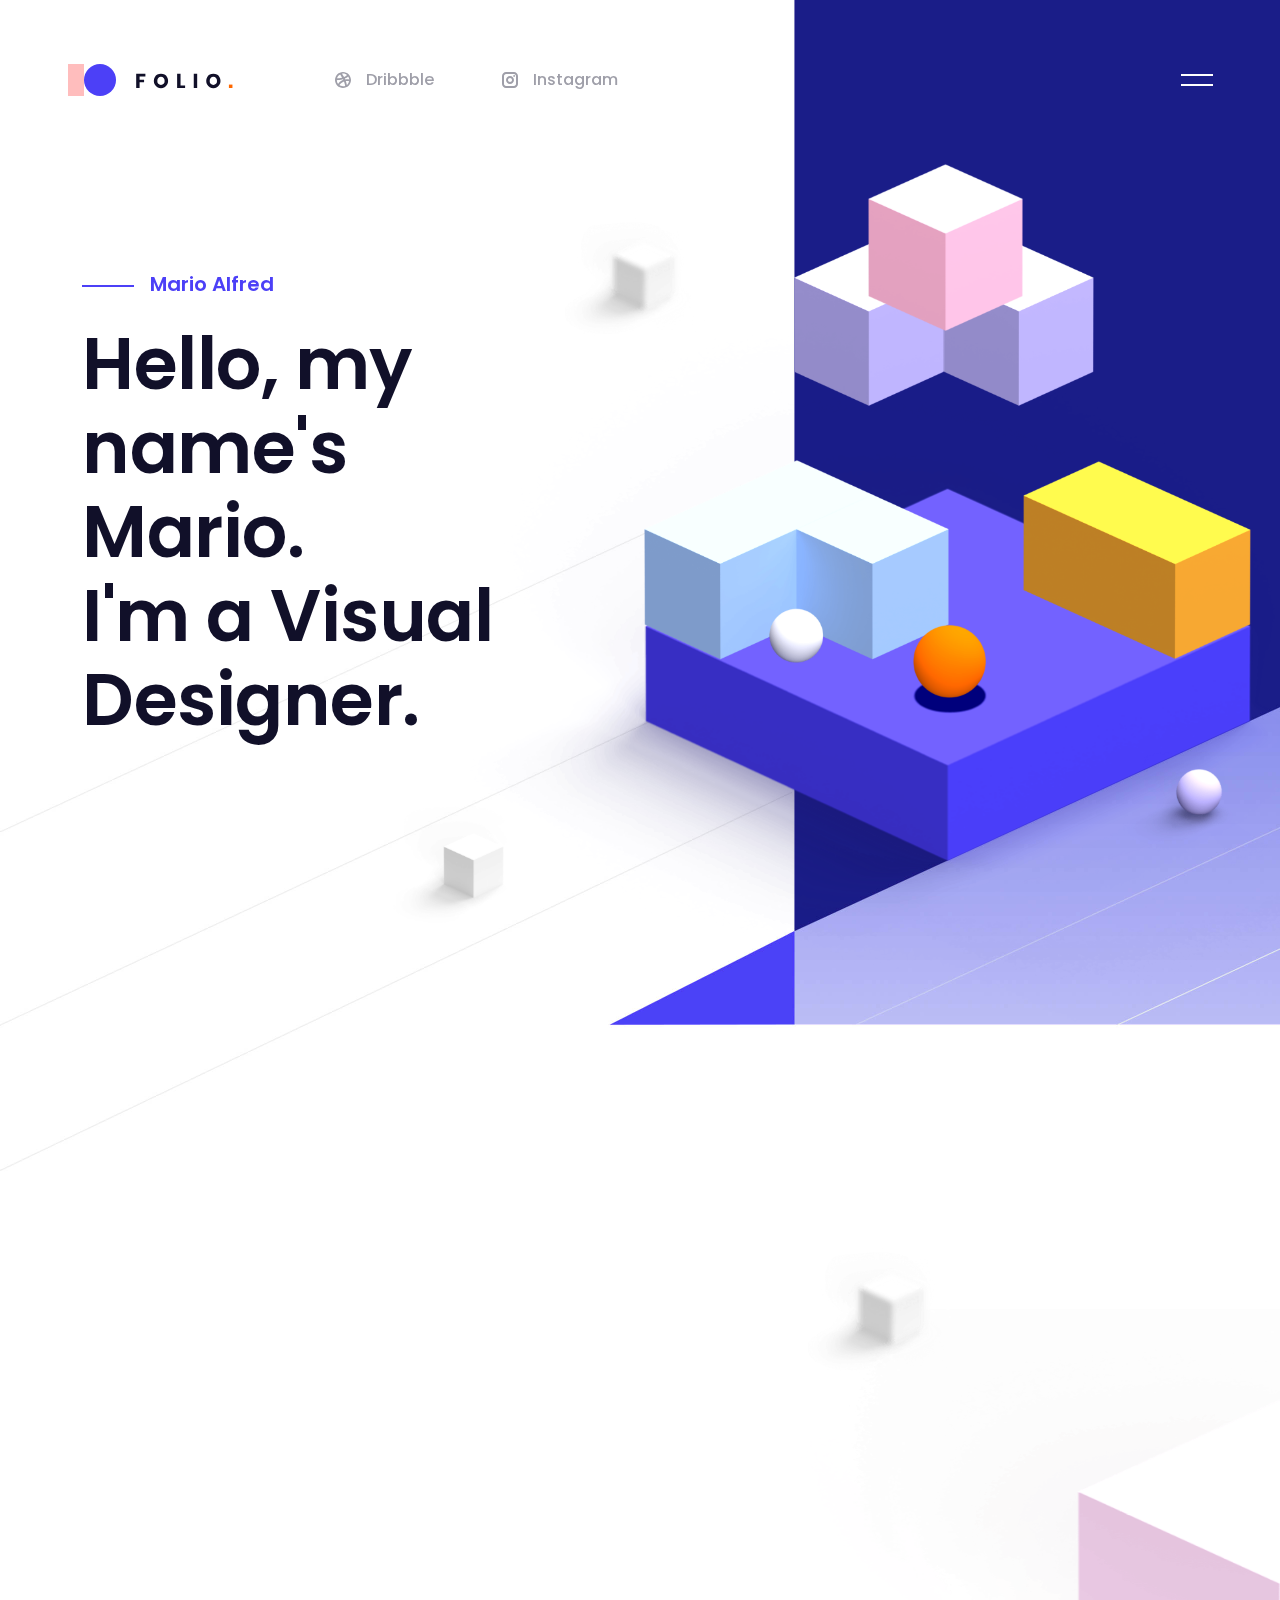
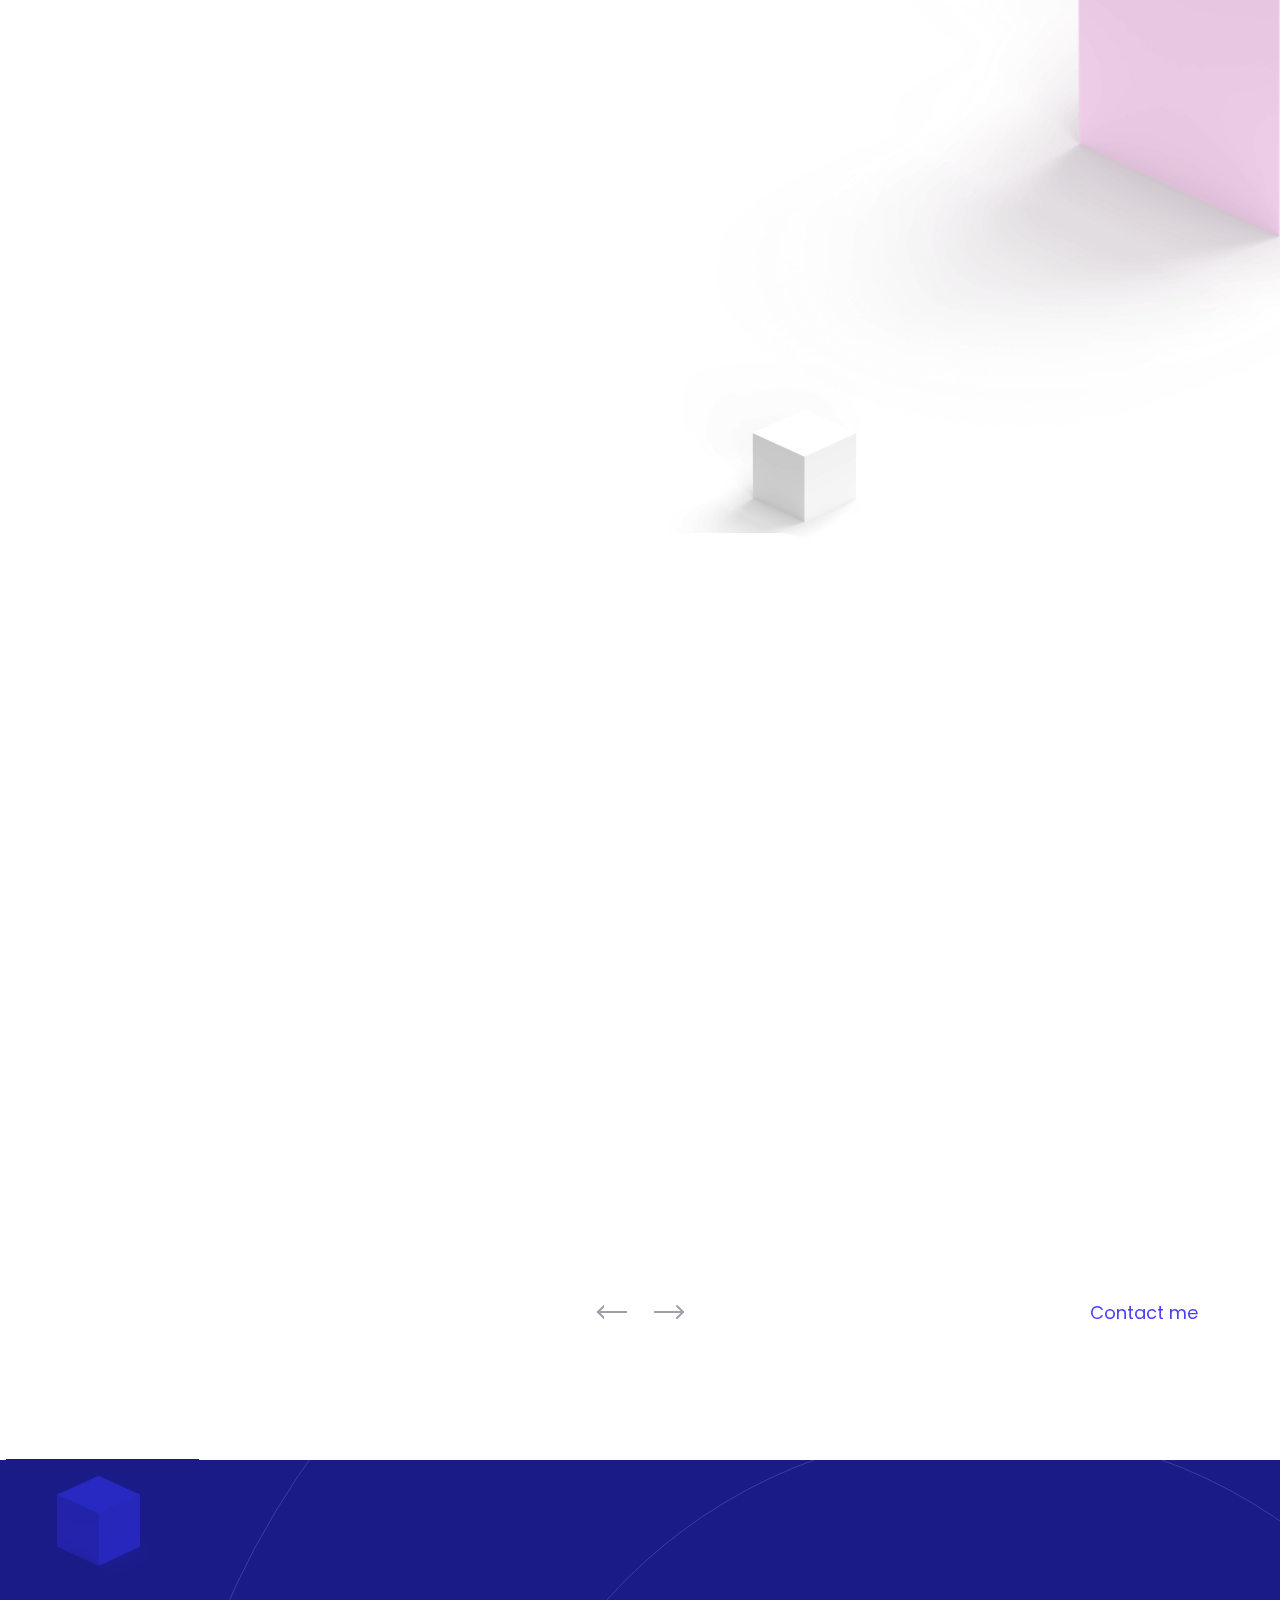
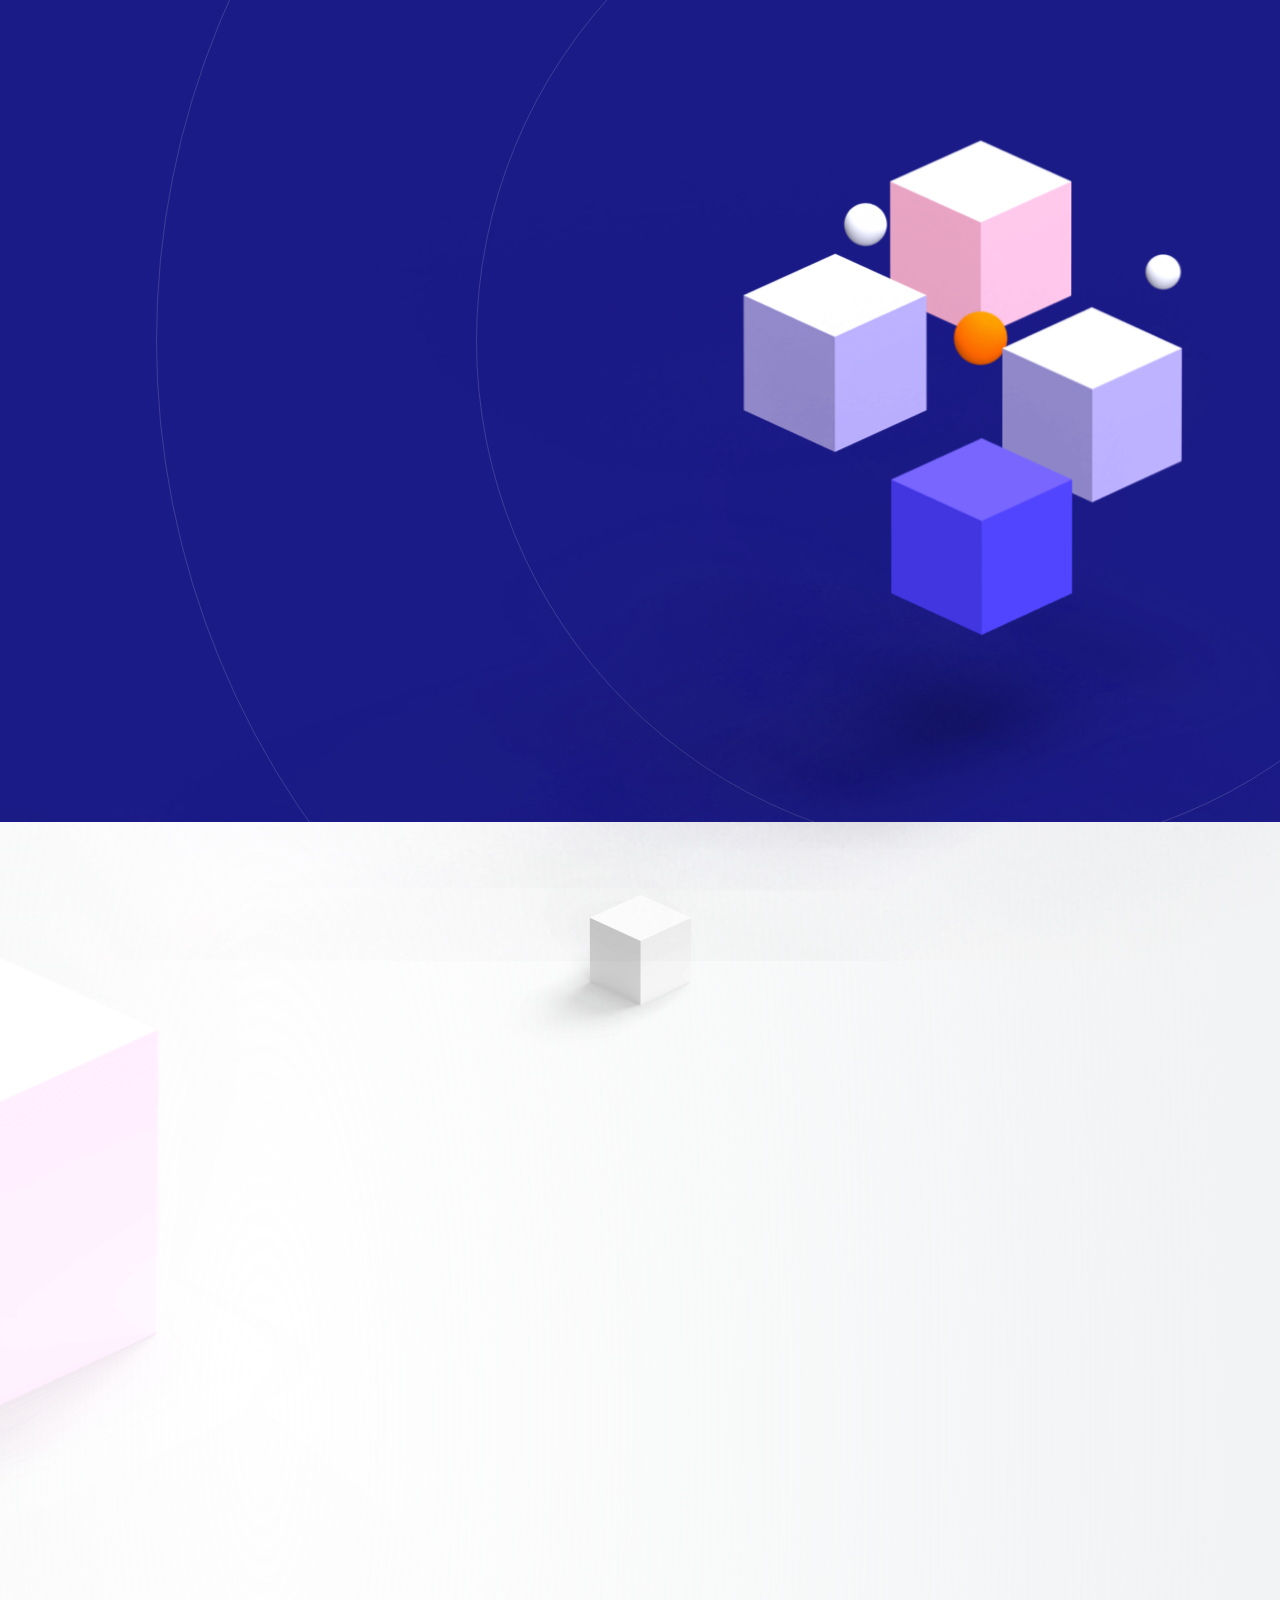
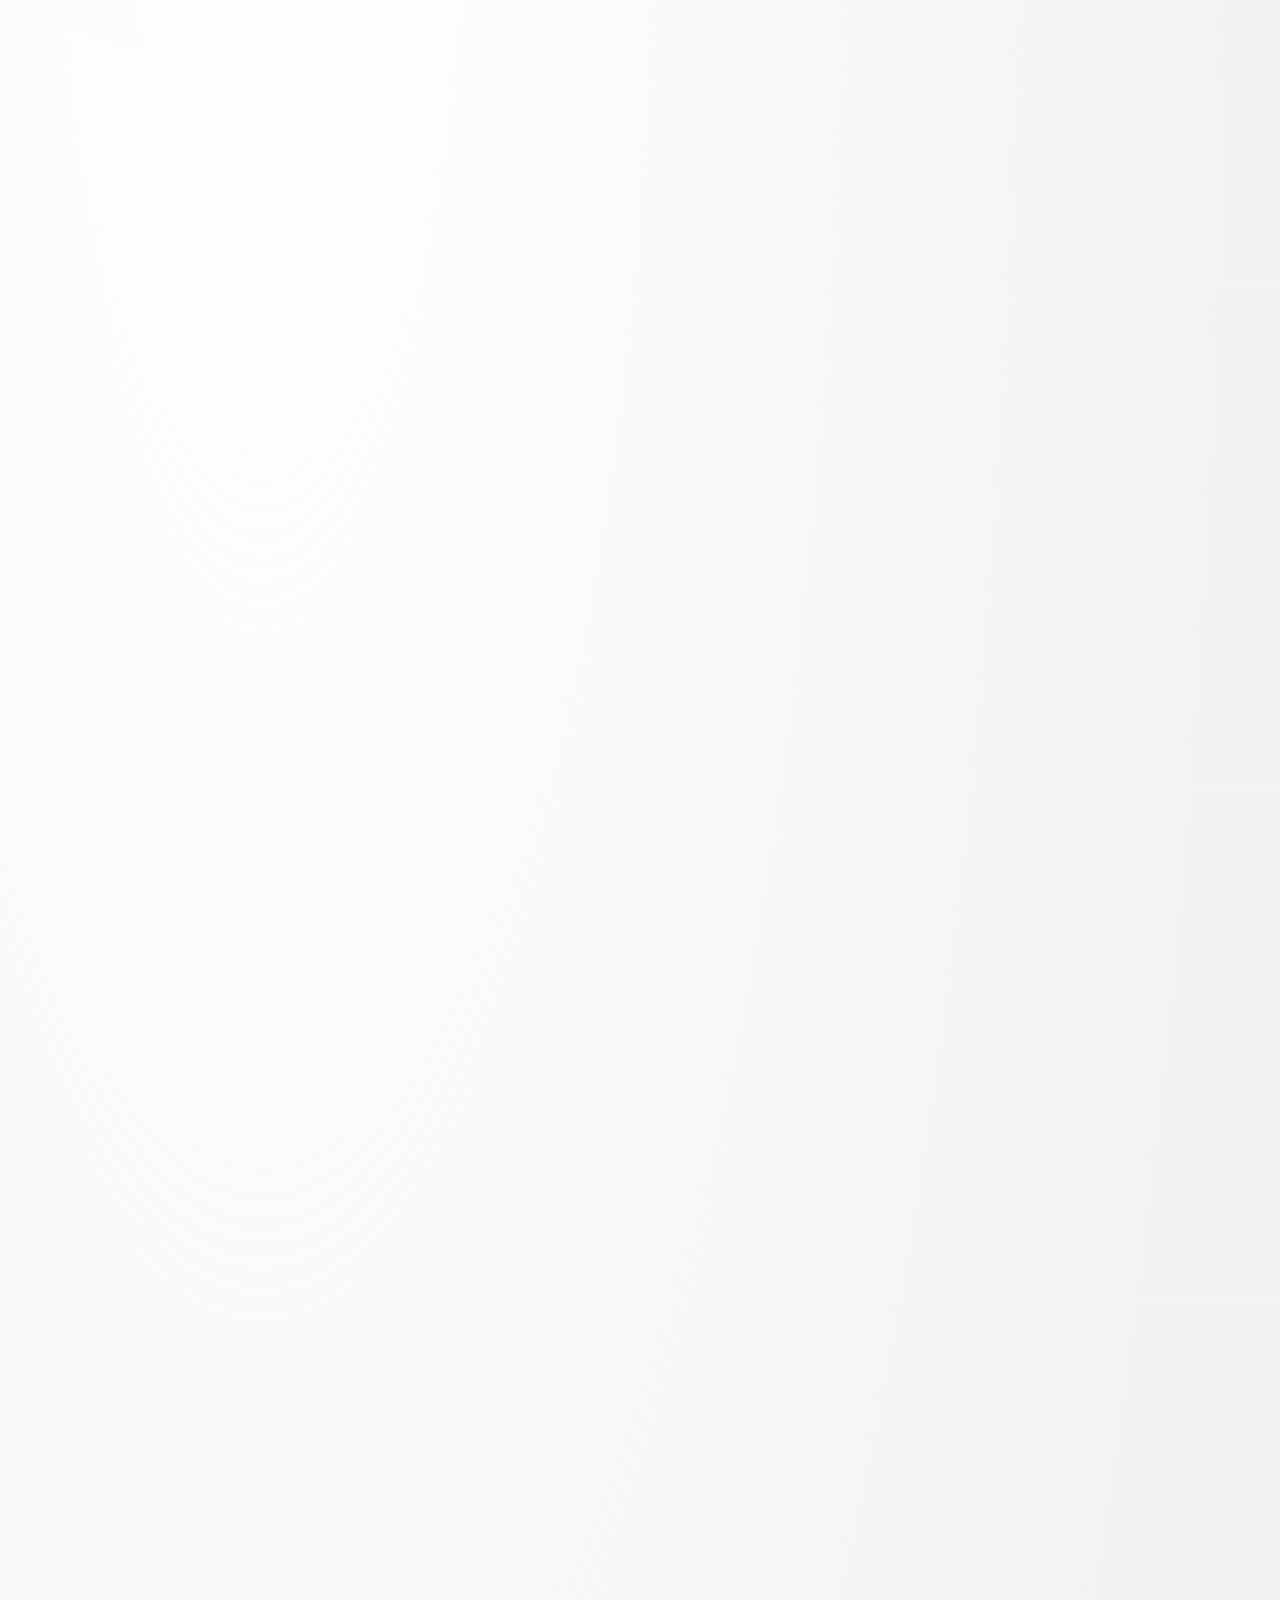
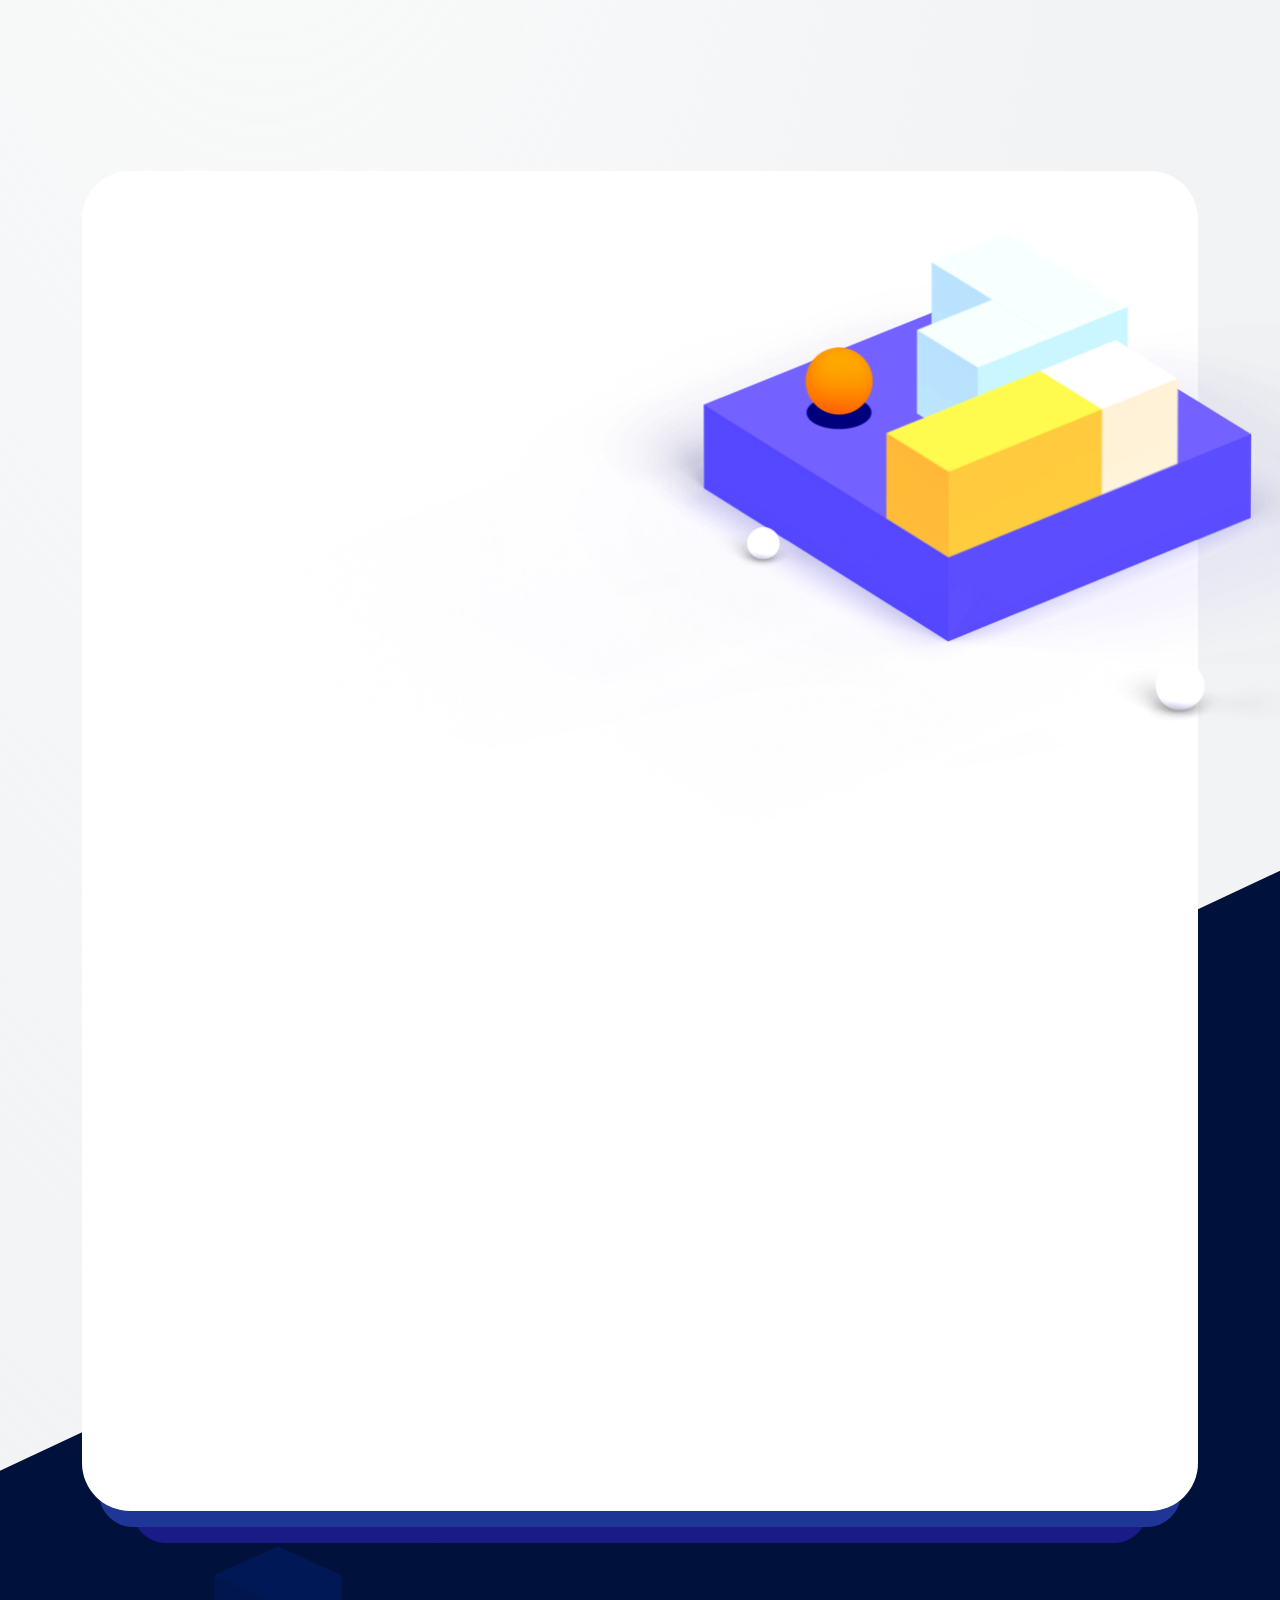
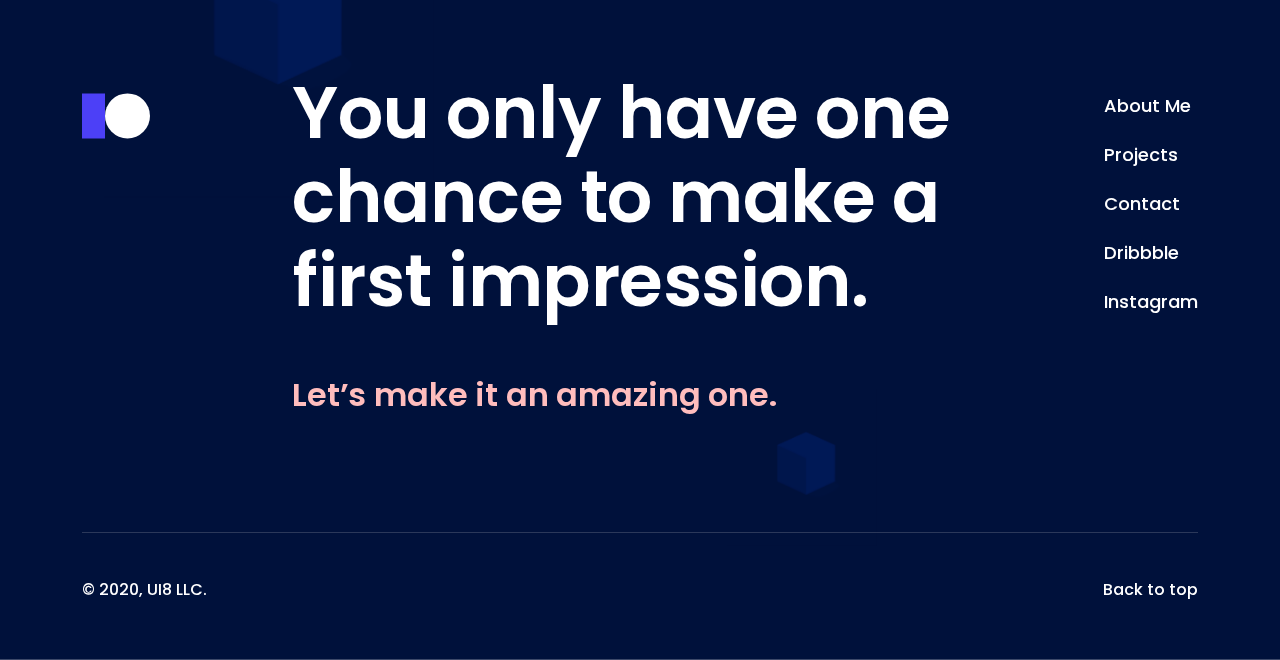
==== index.html @ 5cc29b8e "added links" ====
<!DOCTYPE html>
<html lang="en">

<meta http-equiv="content-type" content="text/html;charset=UTF-8" />

<head>
  <meta charset="utf-8">
  <title>Folio</title>
  <meta http-equiv="X-UA-Compatible" content="IE=Edge">
  <meta name="viewport" content="width=device-width, initial-scale=1, maximum-scale=1.0, user-scalable=no">
  <meta name="format-detection" content="telephone=no">
  <link rel="apple-touch-icon" sizes="180x180" href="img/apple-touch-icon.png">
  <link rel="icon" type="image/png" sizes="32x32" href="img/favicon-32x32.png">
  <link rel="icon" type="image/png" sizes="16x16" href="img/favicon-16x16.png">
  <link rel="manifest" href="img/site.html">
  <link rel="mask-icon" href="img/safari-pinned-tab.svg" color="#5bbad5">
  <meta name="msapplication-TileColor" content="#da532c">
  <meta name="theme-color" content="#ffffff">
  <meta name="description" content="Production-ready Portfolio and Case Study Template for Visual Designers">
  <meta name="twitter:card" content="summary">
  <meta name="twitter:site" content="@ui8">
  <meta name="twitter:title" content="Folio Designer">
  <meta name="twitter:description" content="Production-ready Portfolio and Case Study Template for Visual Designers">
  <meta name="twitter:creator" content="@ui8">
  <meta name="twitter:image" content="img/twitter-card.jpg">
  <meta property="og:title" content="Folio Designer">
  <meta property="og:type" content="Article">
  <meta property="og:url" content="https://ui8.net/ui8/products/folio-designer">
  <meta property="og:image" content="img/fb-og-image.jpg">
  <meta property="og:description" content="Production-ready Portfolio and Case Study Template for Visual Designers">
  <meta property="og:site_name" content="Folio Designer">
  <meta property="fb:admins" content="132951670226590">
  <link rel="stylesheet" media="all" href="css/app.css">
  <link rel="stylesheet" media="all" href="css/custom.css">

  <script>
    var viewportmeta = document.querySelector('meta[name="viewport"]');
    if (viewportmeta) {
      if (screen.width < 375) {
        var newScale = screen.width / 375;
        viewportmeta.content = 'width=375, minimum-scale=' + newScale +
          ', maximum-scale=1.0, user-scalable=no, initial-scale=' + newScale + '';
      } else {
        viewportmeta.content = 'width=device-width, maximum-scale=1.0, initial-scale=1.0';
      }
    }
  </script>

  <style>

  </style>
</head>

<body>
  <div class="page">
    <div class="main">
      <div class="header js-header" id="header">
        <div class="header__center center"><a class="header__logo" href="index-2.html"><img class="header__pic"
              src="img/logo.svg" alt="" /></a>
          <div class="header__social header__social_main"><a class="header__link" href="#"><svg
                class="icon icon-dribbble">
                <use xlink:href="img/sprite.svg#icon-dribbble"></use>
              </svg>Dribbble</a><a class="header__link" href="#"><svg class="icon icon-instagram">
                <use xlink:href="img/sprite.svg#icon-instagram"></use>
              </svg>Instagram</a></div><button class="header__burger js-header-burger"></button>
        </div>
        <div class="header__wrapper js-header-wrapper">
          <div class="header__preview"><a class="header__logo" href="index-2.html"><img class="header__pic"
                src="img/logo-white.svg" alt="" /></a>
            <div class="header__img"><img class="header__pic" src="img/bg-header.png" alt="" /></div>
          </div>
          <div class="header__center center">
            <div class="header__contacts"><a class="header__line" href="mailto:marioalfredmahfouzgmail.com">
                <div class="header__icon"><svg class="icon icon-email">
                    <use xlink:href="img/sprite.svg#icon-email"></use>
                  </svg></div>
                <div class="header__text">marioalfredmahfouz@gmail.com</div>
              </a>
              <div class="header__line">
                <div class="header__icon"><svg class="icon icon-place">
                    <use xlink:href="img/sprite.svg#icon-place"></use>
                  </svg></div>
                <div class="header__text">
                  <p>Egypt, Giza</p>
                </div>
              </div><a class="header__line" href="tel:+441236547890">
                <div class="header__icon"><svg class="icon icon-phone">
                    <use xlink:href="img/sprite.svg#icon-phone"></use>
                  </svg></div>
                <div class="header__text">123456789</div>
              </a>
            </div>
            <nav class="header__nav"><a class="header__item" href="#"><span>About</span></a><a class="header__item"
                href="#"><span>Work</span></a><a class="header__item" href="#"><span>Services</span></a><a
                class="header__item" href="#"><span>Contact</span></a></nav>
            <div class="header__social header__social_inner"><a class="header__link" href="#"><svg
                  class="icon icon-dribbble">
                  <use xlink:href="img/sprite.svg#icon-dribbble"></use>
                </svg>Dribbble</a><a class="header__link" href="#"><svg class="icon icon-instagram">
                  <use xlink:href="img/sprite.svg#icon-instagram"></use>
                </svg>Instagram</a></div>
          </div>
        </div>
      </div>
      <div class="main__bg"><img class="main__pic" src="img/bg-main.jpg" alt=""></div>
      <div class="main__center center">
        <div class="main__wrap">
          <div class="main__stage stage" data-aos="transform">Mario Alfred</div>
          <h1 class="main__title title h1"><span data-aos="transform" data-aos-delay="150">Hello, my</span><span
              data-aos="transform" data-aos-delay="300">name's Mario.</span><span data-aos="transform"
              data-aos-delay="450">I'm a Visual</span><span data-aos="transform" data-aos-delay="600">Designer.</span>
          </h1><a class="scroll js-scroll" href="#details" data-aos="transform">
            <div class="scroll__icon"><img class="scroll__pic" src="img/scroll.svg" alt=""></div>
            <div class="scroll__text">Scroll down</div>
          </a>
        </div>
      </div>
      <div class="main__view" data-aos>
        <div class="main__preview"><img class="main__pic" src="img/main-pic-6.png" alt=""></div>
        <div class="main__preview"><img class="main__pic js-parallax" data-scale="2.5" data-orientation="up"
            src="img/main-pic-1.png" alt=""></div>
        <div class="main__preview"><img class="main__pic js-parallax motorbike-girl" data-scale="1.5"
            data-orientation="up" src="img/main-pic-2.png" alt=""></div>
        <div class="main__preview"><img class="main__pic" src="img/main-pic-3.png" alt=""></div>
        <div class="main__preview"><img class="main__pic" src="img/main-pic-4.png" alt=""></div>
        <div class="main__preview"><img class="main__pic js-parallax" data-scale="4.5" data-orientation="up"
            src="img/main-pic-5.png" alt=""></div>
        <div class="main__preview"><img class="main__pic js-parallax" data-scale="1.5" data-orientation="down"
            src="img/main-pic-7.png" alt=""></div>
      </div>
      <div class="main__figures">
        <div class="main__figure" data-aos="animation-translate-y"><img class="main__pic js-parallax" data-scale="2.2"
            data-orientation="down" src="img/figure-1.png" alt=""></div>
        <div class="main__figure" data-aos="animation-translate-y" data-aos-delay="200"><img
            class="main__pic js-parallax" data-scale="2.2" data-orientation="up" src="img/figure-2.png" alt=""></div>
        <div class="main__figure" data-aos="animation-translate-y" data-aos-delay="400"><img class="main__pic"
            src="img/figure-3.png" alt=""></div>
      </div>
    </div>
    <div class="details" id="details">
      <div class="details__center center">
        <div class="details__head" data-aos="animation-scale-y">
          <div class="details__stage stage">What I Do</div>
          <h3 class="details__info h3">I enjoy creating delightful, <br>human-centered digital experiences.</h3>
        </div>
        <h2 class="details__title" data-aos="animation-scale-y">Think. Make. <br>Solve. </h2>
        <div class="details__btn" data-aos="animation-translate-y"><button class="btn btn_purple"><span
              class="btn__text">Contact Me</span><svg class="icon icon-arrow-right">
              <use xlink:href="img/sprite.svg#icon-arrow-right"></use>
            </svg></button></div>
        <div class="details__container">
          <div class="details__slider owl-carousel js-slider-details">
            <div class="details__item">
              <div class="details__preview details__preview_cursor" data-aos="animation-scale">
                <div class="details__img"><img class="details__pic" src="img/cursor.png" alt=""></div>
              </div>
              <h5 class="details__category h5" data-aos="animation-scale-y">User Interface</h5>
              <div class="details__text" data-aos="animation-scale-y">We have got quite a few already made templates for
                better project management that you can use now.</div>
              <div class="details__btn" data-aos="animation-scale-y"><button class="btn btn_dark">Find out more
                </button></div>
            </div>
            <div class="details__item">
              <div class="details__preview details__preview_hand" data-aos="animation-scale" data-aos-delay="150">
                <div class="details__img"><img class="details__pic" src="img/hand.png" alt=""></div>
              </div>
              <h5 class="details__category h5" data-aos="animation-scale-y" data-aos-delay="150">User Experience</h5>
              <div class="details__text" data-aos="animation-scale-y" data-aos-delay="150">We have got quite a few
                already made templates for better project management that you can use now.</div>
              <div class="details__btn" data-aos="animation-scale-y" data-aos-delay="150"><button
                  class="btn btn_dark">Find out more </button></div>
            </div>
            <div class="details__item">
              <div class="details__preview details__preview_color" data-aos="animation-scale" data-aos-delay="300">
                <div class="details__img"><img class="details__pic" src="img/color-picker.png" alt=""></div>
              </div>
              <h5 class="details__category h5" data-aos="animation-scale-y" data-aos-delay="300">UI Design Kit</h5>
              <div class="details__text" data-aos="animation-scale-y" data-aos-delay="300">We have got quite a few
                already made templates for better project management that you can use now.</div>
              <div class="details__btn" data-aos="animation-scale-y" data-aos-delay="300"><button
                  class="btn btn_dark">Find out more </button></div>
            </div>
            <div class="details__item">
              <div class="details__preview details__preview_cursor">
                <div class="details__img"><img class="details__pic" src="img/cursor.png" alt=""></div>
              </div>
              <h5 class="details__category h5">User Interface</h5>
              <div class="details__text">We have got quite a few already made templates for better project management
                that you can use now.</div><button class="details__btn btn btn_dark">Find out more </button>
            </div>
            <div class="details__item">
              <div class="details__preview details__preview_hand">
                <div class="details__img"><img class="details__pic" src="img/hand.png" alt=""></div>
              </div>
              <h5 class="details__category h5">User Experience</h5>
              <div class="details__text">We have got quite a few already made templates for better project management
                that you can use now.</div><button class="details__btn btn btn_dark">Find out more</button>
            </div>
            <div class="details__item">
              <div class="details__preview details__preview_color">
                <div class="details__img"><img class="details__pic" src="img/color-picker.png" alt=""></div>
              </div>
              <h5 class="details__category h5">UI Design Kit</h5>
              <div class="details__text">We have got quite a few already made templates for better project management
                that you can use now.</div><button class="details__btn btn btn_dark">Find out more</button>
            </div>
          </div>
        </div>
      </div>
      <div class="details__figures">
        <div class="details__figure"><img class="details__pic js-parallax" data-scale="2" data-orientation="down"
            src="img/figure-1.png" alt=""></div>
        <div class="details__figure"><img class="details__pic js-parallax" data-scale="2" data-orientation="up"
            src="img/figure-2.png" alt=""></div>
        <div class="details__figure"><img class="details__pic js-parallax" data-scale="1.2" data-orientation="up"
            src="img/figure-3.png" alt=""></div>
      </div><a class="details__contact" href="#">Contact me</a>
    </div>
    <div class="work">
      <div class="work__circles"></div>
      <div class="work__center center">
        <div class="work__wrap">
          <div class="work__stage stage stage_pink" data-aos="animation-scale-y">Who I Work With</div>
          <h2 class="work__title title h1" data-aos="animation-scale-y" data-aos-delay="150">Art Direction for Global
            Leading Brands.</h2>
          <div class="work__text" data-aos="animation-scale-y" data-aos-delay="300">I research and create breakthrough -
            delightful ideas, leading visual designers.</div><a class="scroll js-scroll" data-aos="animation-scale-y"
            href="#cases">
            <div class="scroll__icon"><img class="scroll__pic" src="img/scroll.svg" alt=""></div>
            <div class="scroll__text">Scroll down</div>
          </a>
        </div>
      </div>
      <div class="work__preview"><img class="work__pic js-parallax" data-scale="2" data-orientation="down"
          src="img/work-cube.png" alt=""></div>
      <div class="work__figures" data-aos>
        <div class="work__figure"><img class="work__pic js-parallax" data-scale="1.3" data-orientation="up"
            src="img/work-cube-1.png" alt=""></div>
        <div class="work__figure"><img class="work__pic js-parallax" data-scale="1.5" data-orientation="up left"
            src="img/work-cube-2.png" alt=""></div>
        <div class="work__figure"><img class="work__pic js-parallax" data-scale="1.3" data-orientation="up right"
            src="img/work-cube-3.png" alt=""></div>
        <div class="work__figure"><img class="work__pic" src="img/work-cube-4.png" alt=""></div>
        <div class="work__figure"><img class="work__pic js-parallax" data-scale="1.1" data-orientation="left"
            src="img/work-cube-5.png" alt=""></div>
        <div class="work__figure"><img class="work__pic js-parallax" data-scale="1.2" data-orientation="right"
            src="img/work-cube-6.png" alt=""></div>
        <div class="work__figure"><img class="work__pic js-parallax" data-scale="1.2" data-orientation="down"
            src="img/work-cube-7.png" alt=""></div>
      </div>
    </div>
    <div class="wrapper wrapper_gradient">
      <div class="cases cases_main" id="cases">
        <div class="cases__center center">
          <div class="cases__stage stage" data-aos="animation-scale-y">Portfolio</div>
          <h2 class="cases__title h1" data-aos="animation-scale-y" data-aos-delay="150">Look at My <br>Products.</h2>
          <!-- <div class="cases__nav" data-aos="animation-scale-y" data-aos-delay="300"><a class="cases__link active"
              href="#">Website</a><a class="cases__link" href="#">Illustration</a><a class="cases__link"
              href="#">Mobile</a></div> -->
          <div class="cases__list js-owl" data-items-mobile-portrait="1" data-items-mobile-album="1" data-autoheight><a
              class="cases__item" data-aos="animation-translate-y" data-aos-delay=""  target="_blank" href="https://www.behance.net/gallery/91975661/Yumi-Food-Delivery">
              <div class="cases__preview"><img class="cases__pic" src="img/projects/1.PNG" alt="yummi project">
                <div class="cases__box">Case <br>Study</div>
              </div>
              <div class="cases__body">
                <h4 class="cases__info h4">YUMMI</h4>
                <div class="cases__text">UI Kit, Mobile Application</div>
              </div>
            </a><a class="cases__item" data-aos="animation-translate-y" data-aos-delay="200" target="_blank" href="https://www.behance.net/gallery/89321397/Eksab">
              <div class="cases__preview"><img class="cases__pic" src="img/projects/2.PNG" alt="">
                <div class="cases__box">Case <br>Study</div>
              </div>
              <div class="cases__body">
                <h4 class="cases__info h4">YALLA EKSAB</h4>
                <div class="cases__text">UI Kit, Coded Template</div>
              </div>
            </a><a class="cases__item" data-aos="animation-translate-y" data-aos-delay="" target="_blank" href="https://www.behance.net/gallery/83949851/Wajad-Application">
              <div class="cases__preview"><img class="cases__pic" src="img/projects/3.PNG" alt="">
                <div class="cases__box">Case <br>Study</div>
              </div>
              <div class="cases__body">
                <h4 class="cases__info h4">WAJAD</h4>
                <div class="cases__text">UI Kit, Mobile Application</div>
              </div>
            </a><a class="cases__item" data-aos="animation-translate-y" data-aos-delay="200" target="_blank" href="https://www.behance.net/gallery/91980255/Al-Maali-Medical-App">
              <div class="cases__preview"><img class="cases__pic" src="img/projects/4.PNG" alt="">
                <div class="cases__box">Case <br>Study</div>
              </div>
              <div class="cases__body">
                <h4 class="cases__info h4">ALMAALI</h4>
                <div class="cases__text">UI Kit, Mobile Application</div>
              </div>
            </a><a class="cases__item" data-aos="animation-translate-y" data-aos-delay="" target="_blank" href="https://www.behance.net/gallery/90620355/E-COMMERCE-FREE-KIT">
              <div class="cases__preview"><img class="cases__pic" src="img/projects/5.PNG" alt="">
                <div class="cases__box">Case <br>Study</div>
              </div>
              <div class="cases__body">
                <h4 class="cases__info h4">FREE UI KIT</h4>
                <div class="cases__text">UI Kit, Free Download</div>
              </div>
            </a><a class="cases__item" data-aos="animation-translate-y" data-aos-delay="200" target="_blank" href="https://www.behance.net/gallery/107104053/4P-website-portfolio">
              <div class="cases__preview"><img class="cases__pic" src="img/projects/6.PNG" alt="">
                <div class="cases__box">Case <br>Study</div>
              </div>
              <div class="cases__body">
                <h4 class="cases__info h4">4P Production </h4>
                <div class="cases__text">UI Kit, Coded Template</div>
              </div>
            </a></div>
        </div>
        <div class="details__btn " data-aos="animation-translate-y"
          style="display: flex; justify-content: center; margin-top: 30px; margin-bottom: 30px;"><a target="_blank" href="https://www.behance.net/marioalfre7cd1"><button class="btn btn_purple"><span
              class="btn__text">More projects</span></button></a></div>
        <div class="cases__figures">
          <div class="cases__figure"><img class="cases__pic js-parallax" data-scale="2" data-orientation="down"
              src="img/figure-2.png" alt=""></div>
          <div class="cases__figure"><img class="cases__pic js-parallax" data-scale="1.8" data-orientation="down"
              src="img/figure-3.png" alt=""></div>
        </div>
      </div>
      <!-- <div class="review">
        <div class="review__center center">
          <div class="review__stage stage" data-aos="animation-scale-y">What Can I Do For You</div>
          <h2 class="review__title title h1" data-aos="animation-scale-y" data-aos-delay="200">Simple <br>Notes.
          </h2>
          <div class="review__container" data-aos="animation-translate-y" data-aos-delay="400">
            <div class="review__slider owl-carousel js-slider-review">
              <div class="review__item">
                <div class="review__text">We will discuss about your project, and know your thoughts about the business</div>
                <div class="review__author">
                  <div class="review__ava"><img class="review__pic" src="img/1.png" alt=""></div>
                  <div class="review__details">
                    <div class="review__man h5">Dash</div>
                    <div class="review__company">UI8</div>
                  </div>
                </div>
              </div>
              <div class="review__item">
                <div class="review__text">“ Folio Designer is a clean and creative landing page that matches with any
                  freelancer or designer, you can easily to build the page in Sketch or Figma.”</div>
                <div class="review__author">
                  <div class="review__ava"><img class="review__pic" src="img/ava-1.jpg" alt=""></div>
                  <div class="review__details">
                    <div class="review__man h5">Dash</div>
                    <div class="review__company">UI8</div>
                  </div>
                </div>
              </div>
              <div class="review__item">
                <div class="review__text">“ Folio Designer is a clean and creative landing page that matches with any
                  freelancer or designer, you can easily to build the page in Sketch or Figma.”</div>
                <div class="review__author">
                  <div class="review__ava"><img class="review__pic" src="img/ava-1.jpg" alt=""></div>
                  <div class="review__details">
                    <div class="review__man h5">Dash</div>
                    <div class="review__company">UI8</div>
                  </div>
                </div>
              </div>
              <div class="review__item">
                <div class="review__text">“ Folio Designer is a clean and creative landing page that matches with any
                  freelancer or designer, you can easily to build the page in Sketch or Figma.”</div>
                <div class="review__author">
                  <div class="review__ava"><img class="review__pic" src="img/ava-1.jpg" alt=""></div>
                  <div class="review__details">
                    <div class="review__man h5">Dash</div>
                    <div class="review__company">UI8</div>
                  </div>
                </div>
              </div>
            </div>
          </div>
        </div>
        <div class="review__bg">
          <div class="review__preview"><img class="review__pic js-parallax" data-scale="1.5" data-orientation="down"
              src="img/review-cube.png" alt=""></div>
          <div class="review__preview"><img class="review__pic" src="img/review-cube.png" alt=""></div>
        </div>
      </div> -->
      <div class="wrapper wrapper_dark">
        <div class="contacts">
          <div class="contacts__center center">
            <div class="contacts__container">
              <div class="contacts__wrap">
                <div class="contacts__stage stage" data-aos="animation-scale-y">Say hello 👋</div>
                <h2 class="contacts__title h1" data-aos="animation-scale-y" data-aos-delay="200">Let’s Work
                  <br>Together.</h2>
                <div class="contacts__info" data-aos="animation-scale-y" data-aos-delay="400">I’d love to meet up with
                  you to discuss your venture, and potential collaborations.</div>
              </div>
              <div class="contacts__row">
                <div class="contacts__details" data-aos="animation-translate-y"><a class="contacts__line"
                    href="mailto:marioalfredmahfouzgmail.com">
                    <div class="contacts__icon"><svg class="icon icon-email">
                        <use xlink:href="img/sprite.svg#icon-email"></use>
                      </svg></div>
                    <div class="contacts__text">marioalfredmahfouzgmail.com</div>
                  </a>
                  <div class="contacts__line">
                    <div class="contacts__icon"><svg class="icon icon-place">
                        <use xlink:href="img/sprite.svg#icon-place"></use>
                      </svg></div>
                    <div class="contacts__text">
                      <p>4074 Ebert Summit Suite 375</p>
                      <p>Lake Leonardchester</p>
                    </div>
                  </div><a class="contacts__line" href="tel:+441236547890">
                    <div class="contacts__icon"><svg class="icon icon-phone">
                        <use xlink:href="img/sprite.svg#icon-phone"></use>
                      </svg></div>
                    <div class="contacts__text">+44 123 654 7890</div>
                  </a>
                </div>
                <form class="contacts__form" data-aos="animation-translate-y" data-aos-delay="200">
                  <div class="contacts__field field">
                    <div class="field__wrap"><input class="field__input" type="text" name="name" placeholder="Name" />
                      <div class="field__icon"><svg class="icon icon-profile">
                          <use xlink:href="img/sprite.svg#icon-profile"></use>
                        </svg></div>
                    </div>
                  </div>
                  <div class="contacts__field field">
                    <div class="field__wrap"><input class="field__input" type="email" name="email"
                        placeholder="Email" />
                      <div class="field__icon"><svg class="icon icon-send">
                          <use xlink:href="img/sprite.svg#icon-send"></use>
                        </svg></div>
                    </div>
                  </div>
                  <div class="contacts__field field">
                    <div class="field__wrap"><select class="field__select" name="question">
                        <option>What are you working on?</option>
                        <option>What are you working on? 2</option>
                      </select>
                      <div class="field__icon"><svg class="icon icon-arrows">
                          <use xlink:href="img/sprite.svg#icon-arrows"></use>
                        </svg></div>
                    </div>
                  </div>
                  <div class="contacts__field field field_textarea">
                    <div class="field__wrap"><textarea class="field__textarea" name="message"
                        placeholder="Message"></textarea>
                      <div class="field__icon"><svg class="icon icon-message">
                          <use xlink:href="img/sprite.svg#icon-message"></use>
                        </svg></div>
                    </div>
                  </div>
                  <div class="contacts__btn"><button class="btn btn_purple"><span class="btn__text">Let’s
                        Talk</span><svg class="icon icon-arrow-right">
                        <use xlink:href="img/sprite.svg#icon-arrow-right"></use>
                      </svg></button></div>
                </form>
              </div>
              <div class="contacts__category h5">Let’s connect</div>
           
              <div class="figures">
                <div class="figures__preview"><img class="figures__pic" src="img/figures-1.png" alt="" /></div>
                <div class="figures__preview"><img class="figures__pic js-parallax" data-scale="1.6"
                    data-orientation="up" src="img/figures-2.png" alt="" /></div>
                <div class="figures__preview"><img class="figures__pic js-parallax" data-scale="1.3"
                    data-orientation="up" src="img/figures-3.png" alt="" /></div>
                <div class="figures__preview"><img class="figures__pic" src="img/figures-4.png" alt="" /></div>
                <div class="figures__preview"><img class="figures__pic js-parallax" data-scale="2.3"
                    data-orientation="down" src="img/figures-5.png" alt="" /></div>
                <div class="figures__preview"><img class="figures__pic js-parallax" data-scale="2" data-orientation="up"
                    src="img/figures-6.png" alt="" /></div>
              </div>
            </div>
          </div>
        </div>
        <div class="footer">
          <div class="footer__center center">
            <div class="footer__body"><a class="footer__logo" href="index-2.html"><img class="footer__pic"
                  src="img/logo-empty.svg" alt="" /></a>
              <div class="footer__wrap">
                <div class="footer__title h1">You only have one chance to make a first impression.</div>
                <div class="footer__info h4">Let’s make it an amazing one.</div>
              </div>
              <div class="footer__menu"><a class="footer__link" href="#">About Me</a><a class="footer__link"
                  href="#">Projects</a><a class="footer__link" href="#">Contact</a><a class="footer__link"
                  href="#">Dribbble</a><a class="footer__link" href="#">Instagram</a></div>
            </div>
            <div class="footer__bottom">
              <div class="footer__copyright">© 2020, UI8 LLC.</div><a class="footer__scroll js-scroll"
                href="#header">Back to top</a>
            </div>
          </div>
          <div class="footer__bg">
            <div class="footer__preview"><img class="footer__pic js-parallax" data-scale="1.5" data-orientation="down"
                src="img/footer-cube-1.png" alt="" /></div>
            <div class="footer__preview"><img class="footer__pic js-parallax" data-scale="1.8" data-orientation="up"
                src="img/footer-cube-1.png" alt="" /></div>
          </div>
        </div>
      </div>
    </div>
    <div class="cursor"></div>
  </div>
  <script src="js/app.js"></script>
  <script src="js/common.js"></script>
</body>

</html>
---- css/app.css ----
@import url("https://fonts.googleapis.com/css2?family=Poppins:wght@400;500;600;700&amp;display=swap");
html, body, div, span, applet, object, iframe, h1, h2, h3, h4, h5,
h6, p, blockquote, pre, a, abbr, acronym, address, big,
cite, code, del, dfn, em, img, ins, kbd, q, s, samp, small,
strike, strong, sub, sup, tt, var, b, u, i, center, dl, dt,
dd, ol, ul, li, fieldset, form, label, legend, table, caption,
tbody, tfoot, thead, tr, th, td, article, aside, canvas, details,
embed, figure, figcaption, footer, header, hgroup, menu, nav,
output, ruby, section, summary, time, mark, audio, video {
  margin: 0;
  padding: 0;
  border: 0;
  vertical-align: baseline;
}

html {
  -ms-text-size-adjust: 100%;
  -webkit-text-size-adjust: 100%;
}

img, fieldset, a img {
  border: none;
}

input[type="text"],
input[type="email"],
input[type="tel"],
textarea {
  -webkit-appearance: none;
}

input[type="submit"],
button {
  cursor: pointer;
  background: none;
}

input[type="submit"]::-moz-focus-inner,
button::-moz-focus-inner {
  padding: 0;
  border: 0;
}

textarea {
  overflow: auto;
}

input {
  -webkit-appearance: none;
  -moz-appearance: none;
  appearance: none;
}

input, button {
  margin: 0;
  padding: 0;
  border: 0;
}

div, input, textarea, select, button,
h1, h2, h3, h4, h5, h6, a, span, a:focus {
  outline: none;
}

select:-moz-focusring {
  color: transparent;
  text-shadow: 0 0 0 #000;
}

ul, ol {
  list-style-type: none;
}

table {
  border-spacing: 0;
  border-collapse: collapse;
  width: 100%;
}

html {
  -webkit-box-sizing: border-box;
  box-sizing: border-box;
}

*, *:before, *:after {
  -webkit-box-sizing: inherit;
  box-sizing: inherit;
}

a {
  text-decoration: none;
}

a,
button {
  -webkit-tap-highlight-color: rgba(0, 0, 0, 0);
}

.icon-arrow-left {
  width: 1.38em;
  height: 1em;
  fill: #FFF;
}

.icon-arrow-next {
  width: 0.57em;
  height: 1em;
  fill: #9F9FA9;
}

.icon-arrow-prev {
  width: 0.57em;
  height: 1em;
  fill: #9F9FA9;
}

.icon-arrow-right {
  width: 1.38em;
  height: 1em;
  fill: #fff;
}

.icon-arrows {
  width: 0.67em;
  height: 1em;
  fill: #111029;
}

.icon-dribbble {
  width: 1em;
  height: 1em;
  fill: #111029;
}

.icon-email {
  width: 1.2em;
  height: 1em;
  fill: #4C40F7;
}

.icon-instagram {
  width: 1em;
  height: 1em;
  fill: #9F9FA9;
}

.icon-message {
  width: 1em;
  height: 1em;
  fill: #111029;
}

.icon-phone {
  width: 0.94em;
  height: 1em;
  fill: #4C40F7;
}

.icon-place {
  width: 1em;
  height: 1em;
  fill: #4C40F7;
}

.icon-profile {
  width: 0.94em;
  height: 1em;
  fill: #111029;
}

.icon-send {
  width: 1em;
  height: 1em;
  fill: #4C40F7;
}

/**
 * Owl Carousel v2.3.4
 * Copyright 2013-2018 David Deutsch
 * Licensed under: SEE LICENSE IN https://github.com/OwlCarousel2/OwlCarousel2/blob/master/LICENSE
 */
/*
 *  Owl Carousel - Core
 */
.owl-carousel {
  display: none;
  width: 100%;
  -webkit-tap-highlight-color: transparent;
  /* position relative and z-index fix webkit rendering fonts issue */
  position: relative;
  z-index: 1;
}

.owl-carousel .owl-stage {
  position: relative;
  -ms-touch-action: pan-Y;
  touch-action: manipulation;
  -moz-backface-visibility: hidden;
  /* fix firefox animation glitch */
}

.owl-carousel .owl-stage:after {
  content: ".";
  display: block;
  clear: both;
  visibility: hidden;
  line-height: 0;
  height: 0;
}

.owl-carousel .owl-stage-outer {
  position: relative;
  overflow: hidden;
  /* fix for flashing background */
  -webkit-transform: translate3d(0px, 0px, 0px);
}

.owl-carousel .owl-wrapper,
.owl-carousel .owl-item {
  -webkit-backface-visibility: hidden;
  -moz-backface-visibility: hidden;
  -ms-backface-visibility: hidden;
  -webkit-transform: translate3d(0, 0, 0);
  -moz-transform: translate3d(0, 0, 0);
  -ms-transform: translate3d(0, 0, 0);
}

.owl-carousel .owl-item {
  position: relative;
  min-height: 1px;
  float: left;
  -webkit-backface-visibility: hidden;
  -webkit-tap-highlight-color: transparent;
  -webkit-touch-callout: none;
}

.owl-carousel .owl-item img {
  display: block;
  width: 100%;
}

.owl-carousel .owl-nav.disabled,
.owl-carousel .owl-dots.disabled {
  display: none;
}

.owl-carousel .owl-nav .owl-prev,
.owl-carousel .owl-nav .owl-next,
.owl-carousel .owl-dot {
  cursor: pointer;
  -webkit-user-select: none;
  -moz-user-select: none;
  -ms-user-select: none;
  user-select: none;
}

.owl-carousel .owl-nav button.owl-prev,
.owl-carousel .owl-nav button.owl-next,
.owl-carousel button.owl-dot {
  background: none;
  color: inherit;
  border: none;
  padding: 0 !important;
  font: inherit;
}

.owl-carousel.owl-loaded {
  display: block;
}

.owl-carousel.owl-loading {
  opacity: 0;
  display: block;
}

.owl-carousel.owl-hidden {
  opacity: 0;
}

.owl-carousel.owl-refresh .owl-item {
  visibility: hidden;
}

.owl-carousel.owl-drag .owl-item {
  -ms-touch-action: pan-y;
  touch-action: pan-y;
  -webkit-user-select: none;
  -moz-user-select: none;
  -ms-user-select: none;
  user-select: none;
}

.owl-carousel.owl-grab {
  cursor: move;
  cursor: -webkit-grab;
  cursor: grab;
}

.owl-carousel.owl-rtl {
  direction: rtl;
}

.owl-carousel.owl-rtl .owl-item {
  float: right;
}

/* No Js */
.no-js .owl-carousel {
  display: block;
}

/*
 *  Owl Carousel - Animate Plugin
 */
.owl-carousel .animated {
  -webkit-animation-duration: 1000ms;
  animation-duration: 1000ms;
  -webkit-animation-fill-mode: both;
  animation-fill-mode: both;
}

.owl-carousel .owl-animated-in {
  z-index: 0;
}

.owl-carousel .owl-animated-out {
  z-index: 1;
}

.owl-carousel .fadeOut {
  -webkit-animation-name: fadeOut;
  animation-name: fadeOut;
}

@-webkit-keyframes fadeOut {
  0% {
    opacity: 1;
  }
  100% {
    opacity: 0;
  }
}

@keyframes fadeOut {
  0% {
    opacity: 1;
  }
  100% {
    opacity: 0;
  }
}

/*
 * 	Owl Carousel - Auto Height Plugin
 */
.owl-height {
  -webkit-transition: height 500ms ease-in-out;
  -o-transition: height 500ms ease-in-out;
  transition: height 500ms ease-in-out;
}

/*
 * 	Owl Carousel - Lazy Load Plugin
 */
.owl-carousel .owl-item {
  /**
			This is introduced due to a bug in IE11 where lazy loading combined with autoheight plugin causes a wrong
			calculation of the height of the owl-item that breaks page layouts
		 */
}

.owl-carousel .owl-item .owl-lazy {
  opacity: 0;
  -webkit-transition: opacity 400ms ease;
  -o-transition: opacity 400ms ease;
  transition: opacity 400ms ease;
}

.owl-carousel .owl-item .owl-lazy[src^=""], .owl-carousel .owl-item .owl-lazy:not([src]) {
  max-height: 0;
}

.owl-carousel .owl-item img.owl-lazy {
  -webkit-transform-style: preserve-3d;
  transform-style: preserve-3d;
}

/*
 * 	Owl Carousel - Video Plugin
 */
.owl-carousel .owl-video-wrapper {
  position: relative;
  height: 100%;
  background: #000;
}

.owl-carousel .owl-video-play-icon {
  position: absolute;
  height: 80px;
  width: 80px;
  left: 50%;
  top: 50%;
  margin-left: -40px;
  margin-top: -40px;
  background: url("owl.video.play.html") no-repeat;
  cursor: pointer;
  z-index: 1;
  -webkit-backface-visibility: hidden;
  -webkit-transition: -webkit-transform 100ms ease;
  transition: -webkit-transform 100ms ease;
  -o-transition: transform 100ms ease;
  transition: transform 100ms ease;
  transition: transform 100ms ease, -webkit-transform 100ms ease;
}

.owl-carousel .owl-video-play-icon:hover {
  -ms-transform: scale(1.3, 1.3);
  -webkit-transform: scale(1.3, 1.3);
  transform: scale(1.3, 1.3);
}

.owl-carousel .owl-video-playing .owl-video-tn,
.owl-carousel .owl-video-playing .owl-video-play-icon {
  display: none;
}

.owl-carousel .owl-video-tn {
  opacity: 0;
  height: 100%;
  background-position: center center;
  background-repeat: no-repeat;
  background-size: contain;
  -webkit-transition: opacity 400ms ease;
  -o-transition: opacity 400ms ease;
  transition: opacity 400ms ease;
}

.owl-carousel .owl-video-frame {
  position: relative;
  z-index: 1;
  height: 100%;
  width: 100%;
}

[data-aos][data-aos][data-aos-duration="50"], body[data-aos-duration="50"] [data-aos] {
  -webkit-transition-duration: 50ms;
  -o-transition-duration: 50ms;
  transition-duration: 50ms;
}

[data-aos][data-aos][data-aos-delay="50"], body[data-aos-delay="50"] [data-aos] {
  -webkit-transition-delay: 0;
  -o-transition-delay: 0;
  transition-delay: 0;
}

[data-aos][data-aos][data-aos-delay="50"].aos-animate, body[data-aos-delay="50"] [data-aos].aos-animate {
  -webkit-transition-delay: 50ms;
  -o-transition-delay: 50ms;
  transition-delay: 50ms;
}

[data-aos][data-aos][data-aos-duration="100"], body[data-aos-duration="100"] [data-aos] {
  -webkit-transition-duration: .1s;
  -o-transition-duration: .1s;
  transition-duration: .1s;
}

[data-aos][data-aos][data-aos-delay="100"], body[data-aos-delay="100"] [data-aos] {
  -webkit-transition-delay: 0;
  -o-transition-delay: 0;
  transition-delay: 0;
}

[data-aos][data-aos][data-aos-delay="100"].aos-animate, body[data-aos-delay="100"] [data-aos].aos-animate {
  -webkit-transition-delay: .1s;
  -o-transition-delay: .1s;
  transition-delay: .1s;
}

[data-aos][data-aos][data-aos-duration="150"], body[data-aos-duration="150"] [data-aos] {
  -webkit-transition-duration: .15s;
  -o-transition-duration: .15s;
  transition-duration: .15s;
}

[data-aos][data-aos][data-aos-delay="150"], body[data-aos-delay="150"] [data-aos] {
  -webkit-transition-delay: 0;
  -o-transition-delay: 0;
  transition-delay: 0;
}

[data-aos][data-aos][data-aos-delay="150"].aos-animate, body[data-aos-delay="150"] [data-aos].aos-animate {
  -webkit-transition-delay: .15s;
  -o-transition-delay: .15s;
  transition-delay: .15s;
}

[data-aos][data-aos][data-aos-duration="200"], body[data-aos-duration="200"] [data-aos] {
  -webkit-transition-duration: .2s;
  -o-transition-duration: .2s;
  transition-duration: .2s;
}

[data-aos][data-aos][data-aos-delay="200"], body[data-aos-delay="200"] [data-aos] {
  -webkit-transition-delay: 0;
  -o-transition-delay: 0;
  transition-delay: 0;
}

[data-aos][data-aos][data-aos-delay="200"].aos-animate, body[data-aos-delay="200"] [data-aos].aos-animate {
  -webkit-transition-delay: .2s;
  -o-transition-delay: .2s;
  transition-delay: .2s;
}

[data-aos][data-aos][data-aos-duration="250"], body[data-aos-duration="250"] [data-aos] {
  -webkit-transition-duration: .25s;
  -o-transition-duration: .25s;
  transition-duration: .25s;
}

[data-aos][data-aos][data-aos-delay="250"], body[data-aos-delay="250"] [data-aos] {
  -webkit-transition-delay: 0;
  -o-transition-delay: 0;
  transition-delay: 0;
}

[data-aos][data-aos][data-aos-delay="250"].aos-animate, body[data-aos-delay="250"] [data-aos].aos-animate {
  -webkit-transition-delay: .25s;
  -o-transition-delay: .25s;
  transition-delay: .25s;
}

[data-aos][data-aos][data-aos-duration="300"], body[data-aos-duration="300"] [data-aos] {
  -webkit-transition-duration: .3s;
  -o-transition-duration: .3s;
  transition-duration: .3s;
}

[data-aos][data-aos][data-aos-delay="300"], body[data-aos-delay="300"] [data-aos] {
  -webkit-transition-delay: 0;
  -o-transition-delay: 0;
  transition-delay: 0;
}

[data-aos][data-aos][data-aos-delay="300"].aos-animate, body[data-aos-delay="300"] [data-aos].aos-animate {
  -webkit-transition-delay: .3s;
  -o-transition-delay: .3s;
  transition-delay: .3s;
}

[data-aos][data-aos][data-aos-duration="350"], body[data-aos-duration="350"] [data-aos] {
  -webkit-transition-duration: .35s;
  -o-transition-duration: .35s;
  transition-duration: .35s;
}

[data-aos][data-aos][data-aos-delay="350"], body[data-aos-delay="350"] [data-aos] {
  -webkit-transition-delay: 0;
  -o-transition-delay: 0;
  transition-delay: 0;
}

[data-aos][data-aos][data-aos-delay="350"].aos-animate, body[data-aos-delay="350"] [data-aos].aos-animate {
  -webkit-transition-delay: .35s;
  -o-transition-delay: .35s;
  transition-delay: .35s;
}

[data-aos][data-aos][data-aos-duration="400"], body[data-aos-duration="400"] [data-aos] {
  -webkit-transition-duration: .4s;
  -o-transition-duration: .4s;
  transition-duration: .4s;
}

[data-aos][data-aos][data-aos-delay="400"], body[data-aos-delay="400"] [data-aos] {
  -webkit-transition-delay: 0;
  -o-transition-delay: 0;
  transition-delay: 0;
}

[data-aos][data-aos][data-aos-delay="400"].aos-animate, body[data-aos-delay="400"] [data-aos].aos-animate {
  -webkit-transition-delay: .4s;
  -o-transition-delay: .4s;
  transition-delay: .4s;
}

[data-aos][data-aos][data-aos-duration="450"], body[data-aos-duration="450"] [data-aos] {
  -webkit-transition-duration: .45s;
  -o-transition-duration: .45s;
  transition-duration: .45s;
}

[data-aos][data-aos][data-aos-delay="450"], body[data-aos-delay="450"] [data-aos] {
  -webkit-transition-delay: 0;
  -o-transition-delay: 0;
  transition-delay: 0;
}

[data-aos][data-aos][data-aos-delay="450"].aos-animate, body[data-aos-delay="450"] [data-aos].aos-animate {
  -webkit-transition-delay: .45s;
  -o-transition-delay: .45s;
  transition-delay: .45s;
}

[data-aos][data-aos][data-aos-duration="500"], body[data-aos-duration="500"] [data-aos] {
  -webkit-transition-duration: .5s;
  -o-transition-duration: .5s;
  transition-duration: .5s;
}

[data-aos][data-aos][data-aos-delay="500"], body[data-aos-delay="500"] [data-aos] {
  -webkit-transition-delay: 0;
  -o-transition-delay: 0;
  transition-delay: 0;
}

[data-aos][data-aos][data-aos-delay="500"].aos-animate, body[data-aos-delay="500"] [data-aos].aos-animate {
  -webkit-transition-delay: .5s;
  -o-transition-delay: .5s;
  transition-delay: .5s;
}

[data-aos][data-aos][data-aos-duration="550"], body[data-aos-duration="550"] [data-aos] {
  -webkit-transition-duration: .55s;
  -o-transition-duration: .55s;
  transition-duration: .55s;
}

[data-aos][data-aos][data-aos-delay="550"], body[data-aos-delay="550"] [data-aos] {
  -webkit-transition-delay: 0;
  -o-transition-delay: 0;
  transition-delay: 0;
}

[data-aos][data-aos][data-aos-delay="550"].aos-animate, body[data-aos-delay="550"] [data-aos].aos-animate {
  -webkit-transition-delay: .55s;
  -o-transition-delay: .55s;
  transition-delay: .55s;
}

[data-aos][data-aos][data-aos-duration="600"], body[data-aos-duration="600"] [data-aos] {
  -webkit-transition-duration: .6s;
  -o-transition-duration: .6s;
  transition-duration: .6s;
}

[data-aos][data-aos][data-aos-delay="600"], body[data-aos-delay="600"] [data-aos] {
  -webkit-transition-delay: 0;
  -o-transition-delay: 0;
  transition-delay: 0;
}

[data-aos][data-aos][data-aos-delay="600"].aos-animate, body[data-aos-delay="600"] [data-aos].aos-animate {
  -webkit-transition-delay: .6s;
  -o-transition-delay: .6s;
  transition-delay: .6s;
}

[data-aos][data-aos][data-aos-duration="650"], body[data-aos-duration="650"] [data-aos] {
  -webkit-transition-duration: .65s;
  -o-transition-duration: .65s;
  transition-duration: .65s;
}

[data-aos][data-aos][data-aos-delay="650"], body[data-aos-delay="650"] [data-aos] {
  -webkit-transition-delay: 0;
  -o-transition-delay: 0;
  transition-delay: 0;
}

[data-aos][data-aos][data-aos-delay="650"].aos-animate, body[data-aos-delay="650"] [data-aos].aos-animate {
  -webkit-transition-delay: .65s;
  -o-transition-delay: .65s;
  transition-delay: .65s;
}

[data-aos][data-aos][data-aos-duration="700"], body[data-aos-duration="700"] [data-aos] {
  -webkit-transition-duration: .7s;
  -o-transition-duration: .7s;
  transition-duration: .7s;
}

[data-aos][data-aos][data-aos-delay="700"], body[data-aos-delay="700"] [data-aos] {
  -webkit-transition-delay: 0;
  -o-transition-delay: 0;
  transition-delay: 0;
}

[data-aos][data-aos][data-aos-delay="700"].aos-animate, body[data-aos-delay="700"] [data-aos].aos-animate {
  -webkit-transition-delay: .7s;
  -o-transition-delay: .7s;
  transition-delay: .7s;
}

[data-aos][data-aos][data-aos-duration="750"], body[data-aos-duration="750"] [data-aos] {
  -webkit-transition-duration: .75s;
  -o-transition-duration: .75s;
  transition-duration: .75s;
}

[data-aos][data-aos][data-aos-delay="750"], body[data-aos-delay="750"] [data-aos] {
  -webkit-transition-delay: 0;
  -o-transition-delay: 0;
  transition-delay: 0;
}

[data-aos][data-aos][data-aos-delay="750"].aos-animate, body[data-aos-delay="750"] [data-aos].aos-animate {
  -webkit-transition-delay: .75s;
  -o-transition-delay: .75s;
  transition-delay: .75s;
}

[data-aos][data-aos][data-aos-duration="800"], body[data-aos-duration="800"] [data-aos] {
  -webkit-transition-duration: .8s;
  -o-transition-duration: .8s;
  transition-duration: .8s;
}

[data-aos][data-aos][data-aos-delay="800"], body[data-aos-delay="800"] [data-aos] {
  -webkit-transition-delay: 0;
  -o-transition-delay: 0;
  transition-delay: 0;
}

[data-aos][data-aos][data-aos-delay="800"].aos-animate, body[data-aos-delay="800"] [data-aos].aos-animate {
  -webkit-transition-delay: .8s;
  -o-transition-delay: .8s;
  transition-delay: .8s;
}

[data-aos][data-aos][data-aos-duration="850"], body[data-aos-duration="850"] [data-aos] {
  -webkit-transition-duration: .85s;
  -o-transition-duration: .85s;
  transition-duration: .85s;
}

[data-aos][data-aos][data-aos-delay="850"], body[data-aos-delay="850"] [data-aos] {
  -webkit-transition-delay: 0;
  -o-transition-delay: 0;
  transition-delay: 0;
}

[data-aos][data-aos][data-aos-delay="850"].aos-animate, body[data-aos-delay="850"] [data-aos].aos-animate {
  -webkit-transition-delay: .85s;
  -o-transition-delay: .85s;
  transition-delay: .85s;
}

[data-aos][data-aos][data-aos-duration="900"], body[data-aos-duration="900"] [data-aos] {
  -webkit-transition-duration: .9s;
  -o-transition-duration: .9s;
  transition-duration: .9s;
}

[data-aos][data-aos][data-aos-delay="900"], body[data-aos-delay="900"] [data-aos] {
  -webkit-transition-delay: 0;
  -o-transition-delay: 0;
  transition-delay: 0;
}

[data-aos][data-aos][data-aos-delay="900"].aos-animate, body[data-aos-delay="900"] [data-aos].aos-animate {
  -webkit-transition-delay: .9s;
  -o-transition-delay: .9s;
  transition-delay: .9s;
}

[data-aos][data-aos][data-aos-duration="950"], body[data-aos-duration="950"] [data-aos] {
  -webkit-transition-duration: .95s;
  -o-transition-duration: .95s;
  transition-duration: .95s;
}

[data-aos][data-aos][data-aos-delay="950"], body[data-aos-delay="950"] [data-aos] {
  -webkit-transition-delay: 0;
  -o-transition-delay: 0;
  transition-delay: 0;
}

[data-aos][data-aos][data-aos-delay="950"].aos-animate, body[data-aos-delay="950"] [data-aos].aos-animate {
  -webkit-transition-delay: .95s;
  -o-transition-delay: .95s;
  transition-delay: .95s;
}

[data-aos][data-aos][data-aos-duration="1000"], body[data-aos-duration="1000"] [data-aos] {
  -webkit-transition-duration: 1s;
  -o-transition-duration: 1s;
  transition-duration: 1s;
}

[data-aos][data-aos][data-aos-delay="1000"], body[data-aos-delay="1000"] [data-aos] {
  -webkit-transition-delay: 0;
  -o-transition-delay: 0;
  transition-delay: 0;
}

[data-aos][data-aos][data-aos-delay="1000"].aos-animate, body[data-aos-delay="1000"] [data-aos].aos-animate {
  -webkit-transition-delay: 1s;
  -o-transition-delay: 1s;
  transition-delay: 1s;
}

[data-aos][data-aos][data-aos-duration="1050"], body[data-aos-duration="1050"] [data-aos] {
  -webkit-transition-duration: 1.05s;
  -o-transition-duration: 1.05s;
  transition-duration: 1.05s;
}

[data-aos][data-aos][data-aos-delay="1050"], body[data-aos-delay="1050"] [data-aos] {
  -webkit-transition-delay: 0;
  -o-transition-delay: 0;
  transition-delay: 0;
}

[data-aos][data-aos][data-aos-delay="1050"].aos-animate, body[data-aos-delay="1050"] [data-aos].aos-animate {
  -webkit-transition-delay: 1.05s;
  -o-transition-delay: 1.05s;
  transition-delay: 1.05s;
}

[data-aos][data-aos][data-aos-duration="1100"], body[data-aos-duration="1100"] [data-aos] {
  -webkit-transition-duration: 1.1s;
  -o-transition-duration: 1.1s;
  transition-duration: 1.1s;
}

[data-aos][data-aos][data-aos-delay="1100"], body[data-aos-delay="1100"] [data-aos] {
  -webkit-transition-delay: 0;
  -o-transition-delay: 0;
  transition-delay: 0;
}

[data-aos][data-aos][data-aos-delay="1100"].aos-animate, body[data-aos-delay="1100"] [data-aos].aos-animate {
  -webkit-transition-delay: 1.1s;
  -o-transition-delay: 1.1s;
  transition-delay: 1.1s;
}

[data-aos][data-aos][data-aos-duration="1150"], body[data-aos-duration="1150"] [data-aos] {
  -webkit-transition-duration: 1.15s;
  -o-transition-duration: 1.15s;
  transition-duration: 1.15s;
}

[data-aos][data-aos][data-aos-delay="1150"], body[data-aos-delay="1150"] [data-aos] {
  -webkit-transition-delay: 0;
  -o-transition-delay: 0;
  transition-delay: 0;
}

[data-aos][data-aos][data-aos-delay="1150"].aos-animate, body[data-aos-delay="1150"] [data-aos].aos-animate {
  -webkit-transition-delay: 1.15s;
  -o-transition-delay: 1.15s;
  transition-delay: 1.15s;
}

[data-aos][data-aos][data-aos-duration="1200"], body[data-aos-duration="1200"] [data-aos] {
  -webkit-transition-duration: 1.2s;
  -o-transition-duration: 1.2s;
  transition-duration: 1.2s;
}

[data-aos][data-aos][data-aos-delay="1200"], body[data-aos-delay="1200"] [data-aos] {
  -webkit-transition-delay: 0;
  -o-transition-delay: 0;
  transition-delay: 0;
}

[data-aos][data-aos][data-aos-delay="1200"].aos-animate, body[data-aos-delay="1200"] [data-aos].aos-animate {
  -webkit-transition-delay: 1.2s;
  -o-transition-delay: 1.2s;
  transition-delay: 1.2s;
}

[data-aos][data-aos][data-aos-duration="1250"], body[data-aos-duration="1250"] [data-aos] {
  -webkit-transition-duration: 1.25s;
  -o-transition-duration: 1.25s;
  transition-duration: 1.25s;
}

[data-aos][data-aos][data-aos-delay="1250"], body[data-aos-delay="1250"] [data-aos] {
  -webkit-transition-delay: 0;
  -o-transition-delay: 0;
  transition-delay: 0;
}

[data-aos][data-aos][data-aos-delay="1250"].aos-animate, body[data-aos-delay="1250"] [data-aos].aos-animate {
  -webkit-transition-delay: 1.25s;
  -o-transition-delay: 1.25s;
  transition-delay: 1.25s;
}

[data-aos][data-aos][data-aos-duration="1300"], body[data-aos-duration="1300"] [data-aos] {
  -webkit-transition-duration: 1.3s;
  -o-transition-duration: 1.3s;
  transition-duration: 1.3s;
}

[data-aos][data-aos][data-aos-delay="1300"], body[data-aos-delay="1300"] [data-aos] {
  -webkit-transition-delay: 0;
  -o-transition-delay: 0;
  transition-delay: 0;
}

[data-aos][data-aos][data-aos-delay="1300"].aos-animate, body[data-aos-delay="1300"] [data-aos].aos-animate {
  -webkit-transition-delay: 1.3s;
  -o-transition-delay: 1.3s;
  transition-delay: 1.3s;
}

[data-aos][data-aos][data-aos-duration="1350"], body[data-aos-duration="1350"] [data-aos] {
  -webkit-transition-duration: 1.35s;
  -o-transition-duration: 1.35s;
  transition-duration: 1.35s;
}

[data-aos][data-aos][data-aos-delay="1350"], body[data-aos-delay="1350"] [data-aos] {
  -webkit-transition-delay: 0;
  -o-transition-delay: 0;
  transition-delay: 0;
}

[data-aos][data-aos][data-aos-delay="1350"].aos-animate, body[data-aos-delay="1350"] [data-aos].aos-animate {
  -webkit-transition-delay: 1.35s;
  -o-transition-delay: 1.35s;
  transition-delay: 1.35s;
}

[data-aos][data-aos][data-aos-duration="1400"], body[data-aos-duration="1400"] [data-aos] {
  -webkit-transition-duration: 1.4s;
  -o-transition-duration: 1.4s;
  transition-duration: 1.4s;
}

[data-aos][data-aos][data-aos-delay="1400"], body[data-aos-delay="1400"] [data-aos] {
  -webkit-transition-delay: 0;
  -o-transition-delay: 0;
  transition-delay: 0;
}

[data-aos][data-aos][data-aos-delay="1400"].aos-animate, body[data-aos-delay="1400"] [data-aos].aos-animate {
  -webkit-transition-delay: 1.4s;
  -o-transition-delay: 1.4s;
  transition-delay: 1.4s;
}

[data-aos][data-aos][data-aos-duration="1450"], body[data-aos-duration="1450"] [data-aos] {
  -webkit-transition-duration: 1.45s;
  -o-transition-duration: 1.45s;
  transition-duration: 1.45s;
}

[data-aos][data-aos][data-aos-delay="1450"], body[data-aos-delay="1450"] [data-aos] {
  -webkit-transition-delay: 0;
  -o-transition-delay: 0;
  transition-delay: 0;
}

[data-aos][data-aos][data-aos-delay="1450"].aos-animate, body[data-aos-delay="1450"] [data-aos].aos-animate {
  -webkit-transition-delay: 1.45s;
  -o-transition-delay: 1.45s;
  transition-delay: 1.45s;
}

[data-aos][data-aos][data-aos-duration="1500"], body[data-aos-duration="1500"] [data-aos] {
  -webkit-transition-duration: 1.5s;
  -o-transition-duration: 1.5s;
  transition-duration: 1.5s;
}

[data-aos][data-aos][data-aos-delay="1500"], body[data-aos-delay="1500"] [data-aos] {
  -webkit-transition-delay: 0;
  -o-transition-delay: 0;
  transition-delay: 0;
}

[data-aos][data-aos][data-aos-delay="1500"].aos-animate, body[data-aos-delay="1500"] [data-aos].aos-animate {
  -webkit-transition-delay: 1.5s;
  -o-transition-delay: 1.5s;
  transition-delay: 1.5s;
}

[data-aos][data-aos][data-aos-duration="1550"], body[data-aos-duration="1550"] [data-aos] {
  -webkit-transition-duration: 1.55s;
  -o-transition-duration: 1.55s;
  transition-duration: 1.55s;
}

[data-aos][data-aos][data-aos-delay="1550"], body[data-aos-delay="1550"] [data-aos] {
  -webkit-transition-delay: 0;
  -o-transition-delay: 0;
  transition-delay: 0;
}

[data-aos][data-aos][data-aos-delay="1550"].aos-animate, body[data-aos-delay="1550"] [data-aos].aos-animate {
  -webkit-transition-delay: 1.55s;
  -o-transition-delay: 1.55s;
  transition-delay: 1.55s;
}

[data-aos][data-aos][data-aos-duration="1600"], body[data-aos-duration="1600"] [data-aos] {
  -webkit-transition-duration: 1.6s;
  -o-transition-duration: 1.6s;
  transition-duration: 1.6s;
}

[data-aos][data-aos][data-aos-delay="1600"], body[data-aos-delay="1600"] [data-aos] {
  -webkit-transition-delay: 0;
  -o-transition-delay: 0;
  transition-delay: 0;
}

[data-aos][data-aos][data-aos-delay="1600"].aos-animate, body[data-aos-delay="1600"] [data-aos].aos-animate {
  -webkit-transition-delay: 1.6s;
  -o-transition-delay: 1.6s;
  transition-delay: 1.6s;
}

[data-aos][data-aos][data-aos-duration="1650"], body[data-aos-duration="1650"] [data-aos] {
  -webkit-transition-duration: 1.65s;
  -o-transition-duration: 1.65s;
  transition-duration: 1.65s;
}

[data-aos][data-aos][data-aos-delay="1650"], body[data-aos-delay="1650"] [data-aos] {
  -webkit-transition-delay: 0;
  -o-transition-delay: 0;
  transition-delay: 0;
}

[data-aos][data-aos][data-aos-delay="1650"].aos-animate, body[data-aos-delay="1650"] [data-aos].aos-animate {
  -webkit-transition-delay: 1.65s;
  -o-transition-delay: 1.65s;
  transition-delay: 1.65s;
}

[data-aos][data-aos][data-aos-duration="1700"], body[data-aos-duration="1700"] [data-aos] {
  -webkit-transition-duration: 1.7s;
  -o-transition-duration: 1.7s;
  transition-duration: 1.7s;
}

[data-aos][data-aos][data-aos-delay="1700"], body[data-aos-delay="1700"] [data-aos] {
  -webkit-transition-delay: 0;
  -o-transition-delay: 0;
  transition-delay: 0;
}

[data-aos][data-aos][data-aos-delay="1700"].aos-animate, body[data-aos-delay="1700"] [data-aos].aos-animate {
  -webkit-transition-delay: 1.7s;
  -o-transition-delay: 1.7s;
  transition-delay: 1.7s;
}

[data-aos][data-aos][data-aos-duration="1750"], body[data-aos-duration="1750"] [data-aos] {
  -webkit-transition-duration: 1.75s;
  -o-transition-duration: 1.75s;
  transition-duration: 1.75s;
}

[data-aos][data-aos][data-aos-delay="1750"], body[data-aos-delay="1750"] [data-aos] {
  -webkit-transition-delay: 0;
  -o-transition-delay: 0;
  transition-delay: 0;
}

[data-aos][data-aos][data-aos-delay="1750"].aos-animate, body[data-aos-delay="1750"] [data-aos].aos-animate {
  -webkit-transition-delay: 1.75s;
  -o-transition-delay: 1.75s;
  transition-delay: 1.75s;
}

[data-aos][data-aos][data-aos-duration="1800"], body[data-aos-duration="1800"] [data-aos] {
  -webkit-transition-duration: 1.8s;
  -o-transition-duration: 1.8s;
  transition-duration: 1.8s;
}

[data-aos][data-aos][data-aos-delay="1800"], body[data-aos-delay="1800"] [data-aos] {
  -webkit-transition-delay: 0;
  -o-transition-delay: 0;
  transition-delay: 0;
}

[data-aos][data-aos][data-aos-delay="1800"].aos-animate, body[data-aos-delay="1800"] [data-aos].aos-animate {
  -webkit-transition-delay: 1.8s;
  -o-transition-delay: 1.8s;
  transition-delay: 1.8s;
}

[data-aos][data-aos][data-aos-duration="1850"], body[data-aos-duration="1850"] [data-aos] {
  -webkit-transition-duration: 1.85s;
  -o-transition-duration: 1.85s;
  transition-duration: 1.85s;
}

[data-aos][data-aos][data-aos-delay="1850"], body[data-aos-delay="1850"] [data-aos] {
  -webkit-transition-delay: 0;
  -o-transition-delay: 0;
  transition-delay: 0;
}

[data-aos][data-aos][data-aos-delay="1850"].aos-animate, body[data-aos-delay="1850"] [data-aos].aos-animate {
  -webkit-transition-delay: 1.85s;
  -o-transition-delay: 1.85s;
  transition-delay: 1.85s;
}

[data-aos][data-aos][data-aos-duration="1900"], body[data-aos-duration="1900"] [data-aos] {
  -webkit-transition-duration: 1.9s;
  -o-transition-duration: 1.9s;
  transition-duration: 1.9s;
}

[data-aos][data-aos][data-aos-delay="1900"], body[data-aos-delay="1900"] [data-aos] {
  -webkit-transition-delay: 0;
  -o-transition-delay: 0;
  transition-delay: 0;
}

[data-aos][data-aos][data-aos-delay="1900"].aos-animate, body[data-aos-delay="1900"] [data-aos].aos-animate {
  -webkit-transition-delay: 1.9s;
  -o-transition-delay: 1.9s;
  transition-delay: 1.9s;
}

[data-aos][data-aos][data-aos-duration="1950"], body[data-aos-duration="1950"] [data-aos] {
  -webkit-transition-duration: 1.95s;
  -o-transition-duration: 1.95s;
  transition-duration: 1.95s;
}

[data-aos][data-aos][data-aos-delay="1950"], body[data-aos-delay="1950"] [data-aos] {
  -webkit-transition-delay: 0;
  -o-transition-delay: 0;
  transition-delay: 0;
}

[data-aos][data-aos][data-aos-delay="1950"].aos-animate, body[data-aos-delay="1950"] [data-aos].aos-animate {
  -webkit-transition-delay: 1.95s;
  -o-transition-delay: 1.95s;
  transition-delay: 1.95s;
}

[data-aos][data-aos][data-aos-duration="2000"], body[data-aos-duration="2000"] [data-aos] {
  -webkit-transition-duration: 2s;
  -o-transition-duration: 2s;
  transition-duration: 2s;
}

[data-aos][data-aos][data-aos-delay="2000"], body[data-aos-delay="2000"] [data-aos] {
  -webkit-transition-delay: 0;
  -o-transition-delay: 0;
  transition-delay: 0;
}

[data-aos][data-aos][data-aos-delay="2000"].aos-animate, body[data-aos-delay="2000"] [data-aos].aos-animate {
  -webkit-transition-delay: 2s;
  -o-transition-delay: 2s;
  transition-delay: 2s;
}

[data-aos][data-aos][data-aos-duration="2050"], body[data-aos-duration="2050"] [data-aos] {
  -webkit-transition-duration: 2.05s;
  -o-transition-duration: 2.05s;
  transition-duration: 2.05s;
}

[data-aos][data-aos][data-aos-delay="2050"], body[data-aos-delay="2050"] [data-aos] {
  -webkit-transition-delay: 0;
  -o-transition-delay: 0;
  transition-delay: 0;
}

[data-aos][data-aos][data-aos-delay="2050"].aos-animate, body[data-aos-delay="2050"] [data-aos].aos-animate {
  -webkit-transition-delay: 2.05s;
  -o-transition-delay: 2.05s;
  transition-delay: 2.05s;
}

[data-aos][data-aos][data-aos-duration="2100"], body[data-aos-duration="2100"] [data-aos] {
  -webkit-transition-duration: 2.1s;
  -o-transition-duration: 2.1s;
  transition-duration: 2.1s;
}

[data-aos][data-aos][data-aos-delay="2100"], body[data-aos-delay="2100"] [data-aos] {
  -webkit-transition-delay: 0;
  -o-transition-delay: 0;
  transition-delay: 0;
}

[data-aos][data-aos][data-aos-delay="2100"].aos-animate, body[data-aos-delay="2100"] [data-aos].aos-animate {
  -webkit-transition-delay: 2.1s;
  -o-transition-delay: 2.1s;
  transition-delay: 2.1s;
}

[data-aos][data-aos][data-aos-duration="2150"], body[data-aos-duration="2150"] [data-aos] {
  -webkit-transition-duration: 2.15s;
  -o-transition-duration: 2.15s;
  transition-duration: 2.15s;
}

[data-aos][data-aos][data-aos-delay="2150"], body[data-aos-delay="2150"] [data-aos] {
  -webkit-transition-delay: 0;
  -o-transition-delay: 0;
  transition-delay: 0;
}

[data-aos][data-aos][data-aos-delay="2150"].aos-animate, body[data-aos-delay="2150"] [data-aos].aos-animate {
  -webkit-transition-delay: 2.15s;
  -o-transition-delay: 2.15s;
  transition-delay: 2.15s;
}

[data-aos][data-aos][data-aos-duration="2200"], body[data-aos-duration="2200"] [data-aos] {
  -webkit-transition-duration: 2.2s;
  -o-transition-duration: 2.2s;
  transition-duration: 2.2s;
}

[data-aos][data-aos][data-aos-delay="2200"], body[data-aos-delay="2200"] [data-aos] {
  -webkit-transition-delay: 0;
  -o-transition-delay: 0;
  transition-delay: 0;
}

[data-aos][data-aos][data-aos-delay="2200"].aos-animate, body[data-aos-delay="2200"] [data-aos].aos-animate {
  -webkit-transition-delay: 2.2s;
  -o-transition-delay: 2.2s;
  transition-delay: 2.2s;
}

[data-aos][data-aos][data-aos-duration="2250"], body[data-aos-duration="2250"] [data-aos] {
  -webkit-transition-duration: 2.25s;
  -o-transition-duration: 2.25s;
  transition-duration: 2.25s;
}

[data-aos][data-aos][data-aos-delay="2250"], body[data-aos-delay="2250"] [data-aos] {
  -webkit-transition-delay: 0;
  -o-transition-delay: 0;
  transition-delay: 0;
}

[data-aos][data-aos][data-aos-delay="2250"].aos-animate, body[data-aos-delay="2250"] [data-aos].aos-animate {
  -webkit-transition-delay: 2.25s;
  -o-transition-delay: 2.25s;
  transition-delay: 2.25s;
}

[data-aos][data-aos][data-aos-duration="2300"], body[data-aos-duration="2300"] [data-aos] {
  -webkit-transition-duration: 2.3s;
  -o-transition-duration: 2.3s;
  transition-duration: 2.3s;
}

[data-aos][data-aos][data-aos-delay="2300"], body[data-aos-delay="2300"] [data-aos] {
  -webkit-transition-delay: 0;
  -o-transition-delay: 0;
  transition-delay: 0;
}

[data-aos][data-aos][data-aos-delay="2300"].aos-animate, body[data-aos-delay="2300"] [data-aos].aos-animate {
  -webkit-transition-delay: 2.3s;
  -o-transition-delay: 2.3s;
  transition-delay: 2.3s;
}

[data-aos][data-aos][data-aos-duration="2350"], body[data-aos-duration="2350"] [data-aos] {
  -webkit-transition-duration: 2.35s;
  -o-transition-duration: 2.35s;
  transition-duration: 2.35s;
}

[data-aos][data-aos][data-aos-delay="2350"], body[data-aos-delay="2350"] [data-aos] {
  -webkit-transition-delay: 0;
  -o-transition-delay: 0;
  transition-delay: 0;
}

[data-aos][data-aos][data-aos-delay="2350"].aos-animate, body[data-aos-delay="2350"] [data-aos].aos-animate {
  -webkit-transition-delay: 2.35s;
  -o-transition-delay: 2.35s;
  transition-delay: 2.35s;
}

[data-aos][data-aos][data-aos-duration="2400"], body[data-aos-duration="2400"] [data-aos] {
  -webkit-transition-duration: 2.4s;
  -o-transition-duration: 2.4s;
  transition-duration: 2.4s;
}

[data-aos][data-aos][data-aos-delay="2400"], body[data-aos-delay="2400"] [data-aos] {
  -webkit-transition-delay: 0;
  -o-transition-delay: 0;
  transition-delay: 0;
}

[data-aos][data-aos][data-aos-delay="2400"].aos-animate, body[data-aos-delay="2400"] [data-aos].aos-animate {
  -webkit-transition-delay: 2.4s;
  -o-transition-delay: 2.4s;
  transition-delay: 2.4s;
}

[data-aos][data-aos][data-aos-duration="2450"], body[data-aos-duration="2450"] [data-aos] {
  -webkit-transition-duration: 2.45s;
  -o-transition-duration: 2.45s;
  transition-duration: 2.45s;
}

[data-aos][data-aos][data-aos-delay="2450"], body[data-aos-delay="2450"] [data-aos] {
  -webkit-transition-delay: 0;
  -o-transition-delay: 0;
  transition-delay: 0;
}

[data-aos][data-aos][data-aos-delay="2450"].aos-animate, body[data-aos-delay="2450"] [data-aos].aos-animate {
  -webkit-transition-delay: 2.45s;
  -o-transition-delay: 2.45s;
  transition-delay: 2.45s;
}

[data-aos][data-aos][data-aos-duration="2500"], body[data-aos-duration="2500"] [data-aos] {
  -webkit-transition-duration: 2.5s;
  -o-transition-duration: 2.5s;
  transition-duration: 2.5s;
}

[data-aos][data-aos][data-aos-delay="2500"], body[data-aos-delay="2500"] [data-aos] {
  -webkit-transition-delay: 0;
  -o-transition-delay: 0;
  transition-delay: 0;
}

[data-aos][data-aos][data-aos-delay="2500"].aos-animate, body[data-aos-delay="2500"] [data-aos].aos-animate {
  -webkit-transition-delay: 2.5s;
  -o-transition-delay: 2.5s;
  transition-delay: 2.5s;
}

[data-aos][data-aos][data-aos-duration="2550"], body[data-aos-duration="2550"] [data-aos] {
  -webkit-transition-duration: 2.55s;
  -o-transition-duration: 2.55s;
  transition-duration: 2.55s;
}

[data-aos][data-aos][data-aos-delay="2550"], body[data-aos-delay="2550"] [data-aos] {
  -webkit-transition-delay: 0;
  -o-transition-delay: 0;
  transition-delay: 0;
}

[data-aos][data-aos][data-aos-delay="2550"].aos-animate, body[data-aos-delay="2550"] [data-aos].aos-animate {
  -webkit-transition-delay: 2.55s;
  -o-transition-delay: 2.55s;
  transition-delay: 2.55s;
}

[data-aos][data-aos][data-aos-duration="2600"], body[data-aos-duration="2600"] [data-aos] {
  -webkit-transition-duration: 2.6s;
  -o-transition-duration: 2.6s;
  transition-duration: 2.6s;
}

[data-aos][data-aos][data-aos-delay="2600"], body[data-aos-delay="2600"] [data-aos] {
  -webkit-transition-delay: 0;
  -o-transition-delay: 0;
  transition-delay: 0;
}

[data-aos][data-aos][data-aos-delay="2600"].aos-animate, body[data-aos-delay="2600"] [data-aos].aos-animate {
  -webkit-transition-delay: 2.6s;
  -o-transition-delay: 2.6s;
  transition-delay: 2.6s;
}

[data-aos][data-aos][data-aos-duration="2650"], body[data-aos-duration="2650"] [data-aos] {
  -webkit-transition-duration: 2.65s;
  -o-transition-duration: 2.65s;
  transition-duration: 2.65s;
}

[data-aos][data-aos][data-aos-delay="2650"], body[data-aos-delay="2650"] [data-aos] {
  -webkit-transition-delay: 0;
  -o-transition-delay: 0;
  transition-delay: 0;
}

[data-aos][data-aos][data-aos-delay="2650"].aos-animate, body[data-aos-delay="2650"] [data-aos].aos-animate {
  -webkit-transition-delay: 2.65s;
  -o-transition-delay: 2.65s;
  transition-delay: 2.65s;
}

[data-aos][data-aos][data-aos-duration="2700"], body[data-aos-duration="2700"] [data-aos] {
  -webkit-transition-duration: 2.7s;
  -o-transition-duration: 2.7s;
  transition-duration: 2.7s;
}

[data-aos][data-aos][data-aos-delay="2700"], body[data-aos-delay="2700"] [data-aos] {
  -webkit-transition-delay: 0;
  -o-transition-delay: 0;
  transition-delay: 0;
}

[data-aos][data-aos][data-aos-delay="2700"].aos-animate, body[data-aos-delay="2700"] [data-aos].aos-animate {
  -webkit-transition-delay: 2.7s;
  -o-transition-delay: 2.7s;
  transition-delay: 2.7s;
}

[data-aos][data-aos][data-aos-duration="2750"], body[data-aos-duration="2750"] [data-aos] {
  -webkit-transition-duration: 2.75s;
  -o-transition-duration: 2.75s;
  transition-duration: 2.75s;
}

[data-aos][data-aos][data-aos-delay="2750"], body[data-aos-delay="2750"] [data-aos] {
  -webkit-transition-delay: 0;
  -o-transition-delay: 0;
  transition-delay: 0;
}

[data-aos][data-aos][data-aos-delay="2750"].aos-animate, body[data-aos-delay="2750"] [data-aos].aos-animate {
  -webkit-transition-delay: 2.75s;
  -o-transition-delay: 2.75s;
  transition-delay: 2.75s;
}

[data-aos][data-aos][data-aos-duration="2800"], body[data-aos-duration="2800"] [data-aos] {
  -webkit-transition-duration: 2.8s;
  -o-transition-duration: 2.8s;
  transition-duration: 2.8s;
}

[data-aos][data-aos][data-aos-delay="2800"], body[data-aos-delay="2800"] [data-aos] {
  -webkit-transition-delay: 0;
  -o-transition-delay: 0;
  transition-delay: 0;
}

[data-aos][data-aos][data-aos-delay="2800"].aos-animate, body[data-aos-delay="2800"] [data-aos].aos-animate {
  -webkit-transition-delay: 2.8s;
  -o-transition-delay: 2.8s;
  transition-delay: 2.8s;
}

[data-aos][data-aos][data-aos-duration="2850"], body[data-aos-duration="2850"] [data-aos] {
  -webkit-transition-duration: 2.85s;
  -o-transition-duration: 2.85s;
  transition-duration: 2.85s;
}

[data-aos][data-aos][data-aos-delay="2850"], body[data-aos-delay="2850"] [data-aos] {
  -webkit-transition-delay: 0;
  -o-transition-delay: 0;
  transition-delay: 0;
}

[data-aos][data-aos][data-aos-delay="2850"].aos-animate, body[data-aos-delay="2850"] [data-aos].aos-animate {
  -webkit-transition-delay: 2.85s;
  -o-transition-delay: 2.85s;
  transition-delay: 2.85s;
}

[data-aos][data-aos][data-aos-duration="2900"], body[data-aos-duration="2900"] [data-aos] {
  -webkit-transition-duration: 2.9s;
  -o-transition-duration: 2.9s;
  transition-duration: 2.9s;
}

[data-aos][data-aos][data-aos-delay="2900"], body[data-aos-delay="2900"] [data-aos] {
  -webkit-transition-delay: 0;
  -o-transition-delay: 0;
  transition-delay: 0;
}

[data-aos][data-aos][data-aos-delay="2900"].aos-animate, body[data-aos-delay="2900"] [data-aos].aos-animate {
  -webkit-transition-delay: 2.9s;
  -o-transition-delay: 2.9s;
  transition-delay: 2.9s;
}

[data-aos][data-aos][data-aos-duration="2950"], body[data-aos-duration="2950"] [data-aos] {
  -webkit-transition-duration: 2.95s;
  -o-transition-duration: 2.95s;
  transition-duration: 2.95s;
}

[data-aos][data-aos][data-aos-delay="2950"], body[data-aos-delay="2950"] [data-aos] {
  -webkit-transition-delay: 0;
  -o-transition-delay: 0;
  transition-delay: 0;
}

[data-aos][data-aos][data-aos-delay="2950"].aos-animate, body[data-aos-delay="2950"] [data-aos].aos-animate {
  -webkit-transition-delay: 2.95s;
  -o-transition-delay: 2.95s;
  transition-delay: 2.95s;
}

[data-aos][data-aos][data-aos-duration="3000"], body[data-aos-duration="3000"] [data-aos] {
  -webkit-transition-duration: 3s;
  -o-transition-duration: 3s;
  transition-duration: 3s;
}

[data-aos][data-aos][data-aos-delay="3000"], body[data-aos-delay="3000"] [data-aos] {
  -webkit-transition-delay: 0;
  -o-transition-delay: 0;
  transition-delay: 0;
}

[data-aos][data-aos][data-aos-delay="3000"].aos-animate, body[data-aos-delay="3000"] [data-aos].aos-animate {
  -webkit-transition-delay: 3s;
  -o-transition-delay: 3s;
  transition-delay: 3s;
}

[data-aos][data-aos][data-aos-easing=linear], body[data-aos-easing=linear] [data-aos] {
  -webkit-transition-timing-function: cubic-bezier(0.25, 0.25, 0.75, 0.75);
  -o-transition-timing-function: cubic-bezier(0.25, 0.25, 0.75, 0.75);
  transition-timing-function: cubic-bezier(0.25, 0.25, 0.75, 0.75);
}

[data-aos][data-aos][data-aos-easing=ease], body[data-aos-easing=ease] [data-aos] {
  -webkit-transition-timing-function: ease;
  -o-transition-timing-function: ease;
  transition-timing-function: ease;
}

[data-aos][data-aos][data-aos-easing=ease-in], body[data-aos-easing=ease-in] [data-aos] {
  -webkit-transition-timing-function: ease-in;
  -o-transition-timing-function: ease-in;
  transition-timing-function: ease-in;
}

[data-aos][data-aos][data-aos-easing=ease-out], body[data-aos-easing=ease-out] [data-aos] {
  -webkit-transition-timing-function: ease-out;
  -o-transition-timing-function: ease-out;
  transition-timing-function: ease-out;
}

[data-aos][data-aos][data-aos-easing=ease-in-out], body[data-aos-easing=ease-in-out] [data-aos] {
  -webkit-transition-timing-function: ease-in-out;
  -o-transition-timing-function: ease-in-out;
  transition-timing-function: ease-in-out;
}

[data-aos][data-aos][data-aos-easing=ease-in-back], body[data-aos-easing=ease-in-back] [data-aos] {
  -webkit-transition-timing-function: cubic-bezier(0.6, -0.28, 0.735, 0.045);
  -o-transition-timing-function: cubic-bezier(0.6, -0.28, 0.735, 0.045);
  transition-timing-function: cubic-bezier(0.6, -0.28, 0.735, 0.045);
}

[data-aos][data-aos][data-aos-easing=ease-out-back], body[data-aos-easing=ease-out-back] [data-aos] {
  -webkit-transition-timing-function: cubic-bezier(0.175, 0.885, 0.32, 1.275);
  -o-transition-timing-function: cubic-bezier(0.175, 0.885, 0.32, 1.275);
  transition-timing-function: cubic-bezier(0.175, 0.885, 0.32, 1.275);
}

[data-aos][data-aos][data-aos-easing=ease-in-out-back], body[data-aos-easing=ease-in-out-back] [data-aos] {
  -webkit-transition-timing-function: cubic-bezier(0.68, -0.55, 0.265, 1.55);
  -o-transition-timing-function: cubic-bezier(0.68, -0.55, 0.265, 1.55);
  transition-timing-function: cubic-bezier(0.68, -0.55, 0.265, 1.55);
}

[data-aos][data-aos][data-aos-easing=ease-in-sine], body[data-aos-easing=ease-in-sine] [data-aos] {
  -webkit-transition-timing-function: cubic-bezier(0.47, 0, 0.745, 0.715);
  -o-transition-timing-function: cubic-bezier(0.47, 0, 0.745, 0.715);
  transition-timing-function: cubic-bezier(0.47, 0, 0.745, 0.715);
}

[data-aos][data-aos][data-aos-easing=ease-out-sine], body[data-aos-easing=ease-out-sine] [data-aos] {
  -webkit-transition-timing-function: cubic-bezier(0.39, 0.575, 0.565, 1);
  -o-transition-timing-function: cubic-bezier(0.39, 0.575, 0.565, 1);
  transition-timing-function: cubic-bezier(0.39, 0.575, 0.565, 1);
}

[data-aos][data-aos][data-aos-easing=ease-in-out-sine], body[data-aos-easing=ease-in-out-sine] [data-aos] {
  -webkit-transition-timing-function: cubic-bezier(0.445, 0.05, 0.55, 0.95);
  -o-transition-timing-function: cubic-bezier(0.445, 0.05, 0.55, 0.95);
  transition-timing-function: cubic-bezier(0.445, 0.05, 0.55, 0.95);
}

[data-aos][data-aos][data-aos-easing=ease-in-quad], body[data-aos-easing=ease-in-quad] [data-aos] {
  -webkit-transition-timing-function: cubic-bezier(0.55, 0.085, 0.68, 0.53);
  -o-transition-timing-function: cubic-bezier(0.55, 0.085, 0.68, 0.53);
  transition-timing-function: cubic-bezier(0.55, 0.085, 0.68, 0.53);
}

[data-aos][data-aos][data-aos-easing=ease-out-quad], body[data-aos-easing=ease-out-quad] [data-aos] {
  -webkit-transition-timing-function: cubic-bezier(0.25, 0.46, 0.45, 0.94);
  -o-transition-timing-function: cubic-bezier(0.25, 0.46, 0.45, 0.94);
  transition-timing-function: cubic-bezier(0.25, 0.46, 0.45, 0.94);
}

[data-aos][data-aos][data-aos-easing=ease-in-out-quad], body[data-aos-easing=ease-in-out-quad] [data-aos] {
  -webkit-transition-timing-function: cubic-bezier(0.455, 0.03, 0.515, 0.955);
  -o-transition-timing-function: cubic-bezier(0.455, 0.03, 0.515, 0.955);
  transition-timing-function: cubic-bezier(0.455, 0.03, 0.515, 0.955);
}

[data-aos][data-aos][data-aos-easing=ease-in-cubic], body[data-aos-easing=ease-in-cubic] [data-aos] {
  -webkit-transition-timing-function: cubic-bezier(0.55, 0.085, 0.68, 0.53);
  -o-transition-timing-function: cubic-bezier(0.55, 0.085, 0.68, 0.53);
  transition-timing-function: cubic-bezier(0.55, 0.085, 0.68, 0.53);
}

[data-aos][data-aos][data-aos-easing=ease-out-cubic], body[data-aos-easing=ease-out-cubic] [data-aos] {
  -webkit-transition-timing-function: cubic-bezier(0.25, 0.46, 0.45, 0.94);
  -o-transition-timing-function: cubic-bezier(0.25, 0.46, 0.45, 0.94);
  transition-timing-function: cubic-bezier(0.25, 0.46, 0.45, 0.94);
}

[data-aos][data-aos][data-aos-easing=ease-in-out-cubic], body[data-aos-easing=ease-in-out-cubic] [data-aos] {
  -webkit-transition-timing-function: cubic-bezier(0.455, 0.03, 0.515, 0.955);
  -o-transition-timing-function: cubic-bezier(0.455, 0.03, 0.515, 0.955);
  transition-timing-function: cubic-bezier(0.455, 0.03, 0.515, 0.955);
}

[data-aos][data-aos][data-aos-easing=ease-in-quart], body[data-aos-easing=ease-in-quart] [data-aos] {
  -webkit-transition-timing-function: cubic-bezier(0.55, 0.085, 0.68, 0.53);
  -o-transition-timing-function: cubic-bezier(0.55, 0.085, 0.68, 0.53);
  transition-timing-function: cubic-bezier(0.55, 0.085, 0.68, 0.53);
}

[data-aos][data-aos][data-aos-easing=ease-out-quart], body[data-aos-easing=ease-out-quart] [data-aos] {
  -webkit-transition-timing-function: cubic-bezier(0.25, 0.46, 0.45, 0.94);
  -o-transition-timing-function: cubic-bezier(0.25, 0.46, 0.45, 0.94);
  transition-timing-function: cubic-bezier(0.25, 0.46, 0.45, 0.94);
}

[data-aos][data-aos][data-aos-easing=ease-in-out-quart], body[data-aos-easing=ease-in-out-quart] [data-aos] {
  -webkit-transition-timing-function: cubic-bezier(0.455, 0.03, 0.515, 0.955);
  -o-transition-timing-function: cubic-bezier(0.455, 0.03, 0.515, 0.955);
  transition-timing-function: cubic-bezier(0.455, 0.03, 0.515, 0.955);
}

[data-aos^=fade][data-aos^=fade] {
  opacity: 0;
  -webkit-transition-property: opacity,-webkit-transform;
  transition-property: opacity,-webkit-transform;
  -o-transition-property: opacity,transform;
  transition-property: opacity,transform;
  transition-property: opacity,transform,-webkit-transform;
}

[data-aos^=fade][data-aos^=fade].aos-animate {
  opacity: 1;
  -webkit-transform: translateZ(0);
  transform: translateZ(0);
}

[data-aos=fade-up] {
  -webkit-transform: translate3d(0, 100px, 0);
  transform: translate3d(0, 100px, 0);
}

[data-aos=fade-down] {
  -webkit-transform: translate3d(0, -100px, 0);
  transform: translate3d(0, -100px, 0);
}

[data-aos=fade-right] {
  -webkit-transform: translate3d(-100px, 0, 0);
  transform: translate3d(-100px, 0, 0);
}

[data-aos=fade-left] {
  -webkit-transform: translate3d(100px, 0, 0);
  transform: translate3d(100px, 0, 0);
}

[data-aos=fade-up-right] {
  -webkit-transform: translate3d(-100px, 100px, 0);
  transform: translate3d(-100px, 100px, 0);
}

[data-aos=fade-up-left] {
  -webkit-transform: translate3d(100px, 100px, 0);
  transform: translate3d(100px, 100px, 0);
}

[data-aos=fade-down-right] {
  -webkit-transform: translate3d(-100px, -100px, 0);
  transform: translate3d(-100px, -100px, 0);
}

[data-aos=fade-down-left] {
  -webkit-transform: translate3d(100px, -100px, 0);
  transform: translate3d(100px, -100px, 0);
}

[data-aos^=zoom][data-aos^=zoom] {
  opacity: 0;
  -webkit-transition-property: opacity,-webkit-transform;
  transition-property: opacity,-webkit-transform;
  -o-transition-property: opacity,transform;
  transition-property: opacity,transform;
  transition-property: opacity,transform,-webkit-transform;
}

[data-aos^=zoom][data-aos^=zoom].aos-animate {
  opacity: 1;
  -webkit-transform: translateZ(0) scale(1);
  transform: translateZ(0) scale(1);
}

[data-aos=zoom-in] {
  -webkit-transform: scale(0.6);
  -ms-transform: scale(0.6);
  transform: scale(0.6);
}

[data-aos=zoom-in-up] {
  -webkit-transform: translate3d(0, 100px, 0) scale(0.6);
  transform: translate3d(0, 100px, 0) scale(0.6);
}

[data-aos=zoom-in-down] {
  -webkit-transform: translate3d(0, -100px, 0) scale(0.6);
  transform: translate3d(0, -100px, 0) scale(0.6);
}

[data-aos=zoom-in-right] {
  -webkit-transform: translate3d(-100px, 0, 0) scale(0.6);
  transform: translate3d(-100px, 0, 0) scale(0.6);
}

[data-aos=zoom-in-left] {
  -webkit-transform: translate3d(100px, 0, 0) scale(0.6);
  transform: translate3d(100px, 0, 0) scale(0.6);
}

[data-aos=zoom-out] {
  -webkit-transform: scale(1.2);
  -ms-transform: scale(1.2);
  transform: scale(1.2);
}

[data-aos=zoom-out-up] {
  -webkit-transform: translate3d(0, 100px, 0) scale(1.2);
  transform: translate3d(0, 100px, 0) scale(1.2);
}

[data-aos=zoom-out-down] {
  -webkit-transform: translate3d(0, -100px, 0) scale(1.2);
  transform: translate3d(0, -100px, 0) scale(1.2);
}

[data-aos=zoom-out-right] {
  -webkit-transform: translate3d(-100px, 0, 0) scale(1.2);
  transform: translate3d(-100px, 0, 0) scale(1.2);
}

[data-aos=zoom-out-left] {
  -webkit-transform: translate3d(100px, 0, 0) scale(1.2);
  transform: translate3d(100px, 0, 0) scale(1.2);
}

[data-aos^=slide][data-aos^=slide] {
  -webkit-transition-property: -webkit-transform;
  transition-property: -webkit-transform;
  -o-transition-property: transform;
  transition-property: transform;
  transition-property: transform, -webkit-transform;
}

[data-aos^=slide][data-aos^=slide].aos-animate {
  -webkit-transform: translateZ(0);
  transform: translateZ(0);
}

[data-aos=slide-up] {
  -webkit-transform: translate3d(0, 100%, 0);
  transform: translate3d(0, 100%, 0);
}

[data-aos=slide-down] {
  -webkit-transform: translate3d(0, -100%, 0);
  transform: translate3d(0, -100%, 0);
}

[data-aos=slide-right] {
  -webkit-transform: translate3d(-100%, 0, 0);
  transform: translate3d(-100%, 0, 0);
}

[data-aos=slide-left] {
  -webkit-transform: translate3d(100%, 0, 0);
  transform: translate3d(100%, 0, 0);
}

[data-aos^=flip][data-aos^=flip] {
  -webkit-backface-visibility: hidden;
  backface-visibility: hidden;
  -webkit-transition-property: -webkit-transform;
  transition-property: -webkit-transform;
  -o-transition-property: transform;
  transition-property: transform;
  transition-property: transform, -webkit-transform;
}

[data-aos=flip-left] {
  -webkit-transform: perspective(2500px) rotateY(-100deg);
  transform: perspective(2500px) rotateY(-100deg);
}

[data-aos=flip-left].aos-animate {
  -webkit-transform: perspective(2500px) rotateY(0);
  transform: perspective(2500px) rotateY(0);
}

[data-aos=flip-right] {
  -webkit-transform: perspective(2500px) rotateY(100deg);
  transform: perspective(2500px) rotateY(100deg);
}

[data-aos=flip-right].aos-animate {
  -webkit-transform: perspective(2500px) rotateY(0);
  transform: perspective(2500px) rotateY(0);
}

[data-aos=flip-up] {
  -webkit-transform: perspective(2500px) rotateX(-100deg);
  transform: perspective(2500px) rotateX(-100deg);
}

[data-aos=flip-up].aos-animate {
  -webkit-transform: perspective(2500px) rotateX(0);
  transform: perspective(2500px) rotateX(0);
}

[data-aos=flip-down] {
  -webkit-transform: perspective(2500px) rotateX(100deg);
  transform: perspective(2500px) rotateX(100deg);
}

[data-aos=flip-down].aos-animate {
  -webkit-transform: perspective(2500px) rotateX(0);
  transform: perspective(2500px) rotateX(0);
}

html.no-scroll {
  overflow: hidden;
}

body {
  min-width: 375px;
  font-family: 'Poppins', sans-serif;
  font-size: 18px;
  line-height: 1.77778;
  -webkit-font-smoothing: antialiased;
  -moz-osx-font-smoothing: grayscale;
  color: #111029;
}

body.no-scroll {
  overflow: hidden;
}

button,
input,
textarea,
select {
  font-family: 'Poppins', sans-serif;
}

.page {
  position: relative;
  overflow: hidden;
  min-height: 100vh;
}

.center {
  max-width: 1334px;
  margin: 0 auto;
  padding: 0 82px;
}

.btn {
  min-width: 240px;
  height: 72px;
  border-radius: 20px;
  font-family: 'Poppins', sans-serif;
  font-size: 18px;
  font-weight: 500;
  -webkit-transition: all .25s;
  -o-transition: all .25s;
  transition: all .25s;
}

.btn .icon, .btn__text {
  display: inline-block;
  vertical-align: middle;
}

.btn .icon:not(:first-child) {
  margin-left: 16px;
}

.btn .icon:not(:last-child) {
  margin-right: 16px;
}

.btn .icon {
  font-size: 16px;
}

.btn:hover {
  -webkit-transform: translateY(-2px);
  -ms-transform: translateY(-2px);
  transform: translateY(-2px);
}

.btn:active {
  -webkit-transform: translateY(2px);
  -ms-transform: translateY(2px);
  transform: translateY(2px);
}

.btn_purple {
  background: #4C40F7;
  color: #fff;
}

.btn_dark {
  background: #00113B;
  color: #fff;
}

a.btn {
  display: -webkit-inline-box;
  display: -ms-inline-flexbox;
  display: inline-flex;
  -webkit-box-pack: center;
  -ms-flex-pack: center;
  justify-content: center;
  -webkit-box-align: center;
  -ms-flex-align: center;
  align-items: center;
}

.h1,
.h2,
.h3,
.h4,
.h5,
.h6 {
  font-weight: 600;
}

.h1 {
  font-size: 72px;
  line-height: 1.16667;
  letter-spacing: -.5px;
}

.h2 {
  font-size: 56px;
  line-height: 1.28571;
  letter-spacing: -.4px;
}

.h3 {
  font-size: 42px;
  line-height: 1.33333;
  letter-spacing: -.1px;
}

.h4 {
  font-size: 32px;
  line-height: 1.5;
  letter-spacing: -.15px;
}

.h5 {
  font-size: 24px;
  line-height: 1.33333;
}

.h6 {
  font-size: 20px;
  line-height: 1.4;
}

.stage {
  position: relative;
  margin-bottom: 24px;
  padding-left: 68px;
  font-size: 20px;
  line-height: 1.4;
  font-weight: 600;
  color: #4C40F7;
}

.stage:before {
  content: "";
  position: absolute;
  top: 15px;
  left: 0;
  width: 52px;
  height: 2px;
  background: #4C40F7;
}

.stage_pink {
  color: #FFBDBD;
}

.stage_pink:before {
  background: #FFBDBD;
}

.header {
  position: absolute;
  top: 0;
  left: 0;
  right: 0;
  z-index: 10;
  padding: 48px 0;
}

.header__center {
  display: -webkit-box;
  display: -ms-flexbox;
  display: flex;
}

.header > .header__center {
  -webkit-box-align: center;
  -ms-flex-align: center;
  align-items: center;
  max-width: 100%;
  padding: 0 68px;
}

.header__center .header__logo {
  margin-right: 93px;
}

.header__logo {
  font-size: 0;
}

.header__logo .header__pic {
  width: 174px;
}

.header__social {
  display: -webkit-box;
  display: -ms-flexbox;
  display: flex;
  -webkit-box-align: center;
  -ms-flex-align: center;
  align-items: center;
}

.header__social_main {
  margin-right: auto;
}

.header__social_inner {
  position: absolute;
  left: calc(50% - 184px);
  bottom: 82px;
}

.header__social .header__link {
  display: -webkit-box;
  display: -ms-flexbox;
  display: flex;
  -webkit-box-align: center;
  -ms-flex-align: center;
  align-items: center;
  font-size: 16px;
  font-weight: 500;
  line-height: 1.5;
  color: #9F9FA9;
  -webkit-transition: color .25s;
  -o-transition: color .25s;
  transition: color .25s;
}

.header__social .header__link .icon {
  margin-right: 15px;
  font-size: 16px;
  fill: #9F9FA9;
  -webkit-transition: fill .25s;
  -o-transition: fill .25s;
  transition: fill .25s;
}

.header__social .header__link:hover {
  color: #111029;
}

.header__social .header__link:hover .icon {
  fill: #111029;
}

.header__social .header__link:not(:last-child) {
  margin-right: 68px;
}

.header__burger {
  position: relative;
  z-index: 12;
  width: 64px;
  height: 64px;
  margin-right: -17px;
  border-radius: 50%;
  padding: 5px;
  background: transparent;
  font-size: 0;
  -webkit-transition: all .25s;
  -o-transition: all .25s;
  transition: all .25s;
}

.header__burger:before, .header__burger:after {
  content: "";
  display: inline-block;
  width: 32px;
  height: 2px;
  background: #fff;
  -webkit-transition: -webkit-transform .25s;
  transition: -webkit-transform .25s;
  -o-transition: transform .25s;
  transition: transform .25s;
  transition: transform .25s, -webkit-transform .25s;
}

.header__burger:before {
  margin-bottom: 4px;
}

.header__burger:after {
  margin-top: 4px;
}

.header__burger_dark:before, .header__burger_dark:after {
  background: #00113B;
}

.header__burger:hover {
  opacity: .85;
}

.header__burger.active {
  background: #4C40F7;
}

.header__burger.active:before, .header__burger.active:after {
  background: #fff;
}

.header__burger.active:before {
  -webkit-transform: translateY(5px) rotate(45deg);
  -ms-transform: translateY(5px) rotate(45deg);
  transform: translateY(5px) rotate(45deg);
}

.header__burger.active:after {
  -webkit-transform: translateY(-5px) rotate(-45deg);
  -ms-transform: translateY(-5px) rotate(-45deg);
  transform: translateY(-5px) rotate(-45deg);
}

.header__wrapper {
  position: fixed;
  top: 0;
  left: 0;
  right: 0;
  bottom: 0;
  display: -webkit-box;
  display: -ms-flexbox;
  display: flex;
  -webkit-box-align: center;
  -ms-flex-align: center;
  align-items: center;
  z-index: 10;
  background: #fff;
  visibility: hidden;
  opacity: 0;
  -webkit-transition: all .25s;
  -o-transition: all .25s;
  transition: all .25s;
}

.header__wrapper.visible {
  visibility: visible;
  opacity: 1;
}

.header__preview {
  position: absolute;
  top: 0;
  left: 0;
  bottom: 0;
  width: 400px;
  padding: 64px 0 0 68px;
  background: #1B1B87;
  overflow: hidden;
}

.header__img {
  position: absolute;
  top: 50%;
  left: 0;
  -webkit-transform: translateY(-50%);
  -ms-transform: translateY(-50%);
  transform: translateY(-50%);
  height: 100%;
  max-height: 100%;
  font-size: 0;
}

.header__img .header__pic {
  height: 100%;
  width: auto;
}

.header__wrapper .header__center {
  -webkit-box-align: stretch;
  -ms-flex-align: stretch;
  align-items: stretch;
  width: 100%;
  max-width: 1204px;
  padding-left: 418px;
}

.header__contacts {
  display: -webkit-box;
  display: -ms-flexbox;
  display: flex;
  -webkit-box-orient: vertical;
  -webkit-box-direction: normal;
  -ms-flex-direction: column;
  flex-direction: column;
  -webkit-box-align: start;
  -ms-flex-align: start;
  align-items: flex-start;
  -ms-flex-negative: 0;
  flex-shrink: 0;
  width: 340px;
  margin-right: auto;
}

.header__line {
  display: -webkit-box;
  display: -ms-flexbox;
  display: flex;
  color: #111029;
}

.header__line:not(:last-child) {
  margin-bottom: 24px;
}

.header__icon {
  display: -webkit-box;
  display: -ms-flexbox;
  display: flex;
  -webkit-box-pack: center;
  -ms-flex-pack: center;
  justify-content: center;
  -webkit-box-align: center;
  -ms-flex-align: center;
  align-items: center;
  -ms-flex-negative: 0;
  flex-shrink: 0;
  width: 24px;
  height: 30px;
  margin-right: 45px;
  font-size: 0;
}

.header__icon .icon {
  fill: #4C40F7;
}

.header__icon .icon-email {
  font-size: 20px;
}

.header__icon .icon-place {
  font-size: 23px;
}

.header__icon .icon-phone {
  font-size: 24px;
}

.header__nav {
  display: -webkit-box;
  display: -ms-flexbox;
  display: flex;
  -webkit-box-orient: vertical;
  -webkit-box-direction: normal;
  -ms-flex-direction: column;
  flex-direction: column;
  -webkit-box-align: start;
  -ms-flex-align: start;
  align-items: flex-start;
  margin-top: -15px;
}

.header__item {
  overflow: hidden;
  font-size: 72px;
  line-height: 1.16667;
  letter-spacing: -.5px;
  font-weight: 600;
  color: #111029;
  -webkit-transition: color .25s;
  -o-transition: color .25s;
  transition: color .25s;
}

.header__item span {
  display: block;
  -webkit-transform: translateY(110%);
  -ms-transform: translateY(110%);
  transform: translateY(110%);
  -webkit-transition: -webkit-transform .25s;
  transition: -webkit-transform .25s;
  -o-transition: transform .25s;
  transition: transform .25s;
  transition: transform .25s, -webkit-transform .25s;
  -webkit-transition-delay: .3s;
  -o-transition-delay: .3s;
  transition-delay: .3s;
}

.header__item:hover {
  color: #4C40F7;
}

.header__item:not(:last-child) {
  margin-bottom: 16px;
}

.header__wrapper.visible .header__item span {
  -webkit-transform: translateX(0);
  -ms-transform: translateX(0);
  transform: translateX(0);
}

.header__wrapper.visible .header__item:first-child span {
  -webkit-transition-delay: .2s;
  -o-transition-delay: .2s;
  transition-delay: .2s;
}

.header__wrapper.visible .header__item:nth-child(2) span {
  -webkit-transition-delay: .4s;
  -o-transition-delay: .4s;
  transition-delay: .4s;
}

.header__wrapper.visible .header__item:nth-child(3) span {
  -webkit-transition-delay: .6s;
  -o-transition-delay: .6s;
  transition-delay: .6s;
}

.header__wrapper.visible .header__item:nth-child(4) span {
  -webkit-transition-delay: .8s;
  -o-transition-delay: .8s;
  transition-delay: .8s;
}

.main {
  position: relative;
  padding: 270px 0 105px;
}

.main__bg {
  position: absolute;
  top: 0;
  right: 0;
  z-index: -5;
}

.main__bg .main__pic {
  max-width: 1440px;
}

.main__wrap {
  max-width: 490px;
}

.main__title {
  -webkit-perspective: 400px;
  perspective: 400px;
  -webkit-transform-style: preserve-3d;
  transform-style: preserve-3d;
  margin-bottom: 181px;
}

.main__title span {
  display: block;
}

.main__view {
  position: absolute;
  top: 320px;
  right: 0;
  width: 910px;
  z-index: -1;
}

.main__view[data-aos] .main__preview {
  -webkit-transform: translateY(40px);
  -ms-transform: translateY(40px);
  transform: translateY(40px);
  opacity: 0;
  -webkit-transition: all .3s;
  -o-transition: all .3s;
  transition: all .3s;
}

.main__view[data-aos].aos-animate .main__preview {
  -webkit-transform: translateY(0);
  -ms-transform: translateY(0);
  transform: translateY(0);
  opacity: 1;
}

.main__view[data-aos].aos-animate .main__preview:first-child {
  -webkit-transition-delay: .9s;
  -o-transition-delay: .9s;
  transition-delay: .9s;
}

.main__view[data-aos].aos-animate .main__preview:nth-child(2) {
  -webkit-transition-delay: .15s;
  -o-transition-delay: .15s;
  transition-delay: .15s;
}

.main__view[data-aos].aos-animate .main__preview:nth-child(3) {
  -webkit-transition-delay: .3s;
  -o-transition-delay: .3s;
  transition-delay: .3s;
}

.main__view[data-aos].aos-animate .main__preview:nth-child(4) {
  -webkit-transition-delay: .45s;
  -o-transition-delay: .45s;
  transition-delay: .45s;
}

.main__view[data-aos].aos-animate .main__preview:nth-child(5) {
  -webkit-transition-delay: .6s;
  -o-transition-delay: .6s;
  transition-delay: .6s;
}

.main__view[data-aos].aos-animate .main__preview:nth-child(6) {
  -webkit-transition-delay: .75s;
  -o-transition-delay: .75s;
  transition-delay: .75s;
}

.main__view[data-aos].aos-animate .main__preview:nth-child(7) {
  -webkit-transition-delay: 1.05s;
  -o-transition-delay: 1.05s;
  transition-delay: 1.05s;
}

.main__view .main__pic,
.main__figure .main__pic {
  width: 100%;
}

.main__preview:nth-child(2) {
  left: 43.7%;
  top: -16%;
  z-index: 3;
  width: 17%;
}

.main__preview:nth-child(3) {
  left: 35.6%;
  top: -14%;
  z-index: 2;
  width: 33.5%;
}

.main__preview:nth-child(4) {
  left: 19.1%;
  top: 19.9%;
  z-index: 1;
  width: 33.5%;
}

.main__preview:nth-child(5) {
  right: 14.2%;
  top: 20%;
  z-index: 1;
  width: 25%;
}

.main__preview:nth-child(6) {
  right: 43.3%;
  top: 35.5%;
  z-index: 3;
  width: 8%;
}

.main__preview:nth-child(7) {
  right: 2%;
  bottom: 8.4%;
  z-index: 3;
  width: 27.3%;
}

.main__preview:not(:first-child) {
  position: absolute;
}

.main__figure {
  position: absolute;
  z-index: -3;
}

.main__figure:first-child {
  top: 152px;
  right: 590px;
  width: 231px;
}

.main__figure:nth-child(2) {
  right: 738px;
  bottom: 21.2%;
  width: 213px;
}

.main__figure:nth-child(3) {
  right: 627px;
  bottom: 6.2%;
  width: 250px;
}

.main__bg, .main__preview, .main__figure {
  font-size: 0;
  pointer-events: none;
}

.scroll {
  display: -webkit-inline-box;
  display: -ms-inline-flexbox;
  display: inline-flex;
  -webkit-box-align: center;
  -ms-flex-align: center;
  align-items: center;
  font-size: 16px;
  line-height: 1.5;
  font-weight: 500;
  color: #111029;
}

.scroll__icon {
  display: -webkit-box;
  display: -ms-flexbox;
  display: flex;
  -webkit-box-pack: center;
  -ms-flex-pack: center;
  justify-content: center;
  -webkit-box-align: center;
  -ms-flex-align: center;
  align-items: center;
  -ms-flex-negative: 0;
  flex-shrink: 0;
  width: 80px;
  height: 80px;
  margin-right: 24px;
  border-radius: 50%;
  background: #fff;
  -webkit-box-shadow: 0 5px 20px rgba(17, 16, 41, 0.05);
  box-shadow: 0 5px 20px rgba(17, 16, 41, 0.05);
  font-size: 0;
  -webkit-transition: -webkit-transform .25s;
  transition: -webkit-transform .25s;
  -o-transition: transform .25s;
  transition: transform .25s;
  transition: transform .25s, -webkit-transform .25s;
}

.scroll:hover .scroll__icon {
  -webkit-transform: translateY(3px);
  -ms-transform: translateY(3px);
  transform: translateY(3px);
}

.details {
  position: relative;
  padding: 258px 0 128px;
}

.details__center {
  position: relative;
  z-index: 5;
}

.details__head {
  margin-bottom: 145px;
}

.details__title {
  margin-bottom: 72px;
  font-size: 132px;
  line-height: 1.02;
  letter-spacing: -1.3px;
  font-weight: 600;
}

.details__btn .btn {
  min-width: 266px;
  height: 80px;
}

.details__container {
  margin: 136px -9px 0;
}

.details__item {
  position: relative;
  padding: 85px 55px 65px;
  background: #fff;
  border-radius: 40px;
  text-align: center;
}

.details__item:before {
  content: "";
  position: absolute;
  top: 32px;
  left: 20px;
  right: 20px;
  bottom: -43px;
  z-index: -1;
  border-radius: 24px;
  background: #DBDEE1;
  -webkit-filter: blur(56.985px);
  filter: blur(56.985px);
  pointer-events: none;
  -webkit-transition: all .25s;
  -o-transition: all .25s;
  transition: all .25s;
}

.details__preview {
  position: relative;
  width: 240px;
  height: 240px;
  margin: 0 auto 68px;
  border-radius: 50%;
  font-size: 0;
  -webkit-transition: -webkit-transform .25s;
  transition: -webkit-transform .25s;
  -o-transition: transform .25s;
  transition: transform .25s;
  transition: transform .25s, -webkit-transform .25s;
}

.details__preview_cursor {
  background: #FFD301;
}

.details__preview_cursor .details__img {
  top: 15px;
  right: -22px;
  width: 209px;
}

.details__preview_hand {
  background: #4C40F7;
}

.details__preview_hand .details__img {
  top: 50%;
  left: 50%;
  -webkit-transform: translate(-50%, -50%);
  -ms-transform: translate(-50%, -50%);
  transform: translate(-50%, -50%);
  width: 124px;
}

.details__preview_color {
  background: #FFBDBD;
}

.details__preview_color .details__img {
  top: 22px;
  right: -5px;
  width: 248px;
}

.details__img {
  position: absolute;
  pointer-events: none;
}

.details__img .details__pic {
  width: 100%;
}

.details__category {
  margin-bottom: 24px;
}

.details__text {
  margin-bottom: 40px;
  color: #6b6b6b;
}

.details__figure {
  position: absolute;
  z-index: -1;
  font-size: 0;
  pointer-events: none;
}

.details__figure:first-child {
  top: 200px;
  right: calc(50% - 474px);
  z-index: 2;
  width: 244px;
}

.details__figure:nth-child(2) {
  top: 744px;
  right: calc(50% - 452px);
  z-index: 3;
  width: 371px;
}

.details__figure:nth-child(3) {
  top: 129px;
  right: calc(50% - 1270px);
  z-index: 1;
  width: 1260px;
}

.details__figure .details__pic {
  width: 100%;
}

.details__contact {
  position: absolute;
  right: calc(50% - 585px);
  bottom: 131px;
  z-index: 2;
  color: #4C40F7;
  -webkit-transition: opacity .25s;
  -o-transition: opacity .25s;
  transition: opacity .25s;
}

.details__contact:hover {
  opacity: .85;
}

.details .owl-stage-outer {
  overflow: visible;
}

.details .owl-item {
  padding: 0 9px;
  opacity: 0;
  visibility: hidden;
  -webkit-transition: all .25s;
  -o-transition: all .25s;
  transition: all .25s;
}

.details .owl-item:hover {
  position: relative;
  z-index: 1;
}

.details .owl-item:hover .details__btn {
  opacity: 1;
  visibility: visible;
}

.details .owl-item.active {
  visibility: visible;
  opacity: 1;
}

.owl-nav {
  position: relative;
  z-index: 1;
  display: -webkit-box;
  display: -ms-flexbox;
  display: flex;
  -webkit-box-pack: center;
  -ms-flex-pack: center;
  justify-content: center;
  -webkit-box-align: center;
  -ms-flex-align: center;
  align-items: center;
  margin-top: 67px;
  height: 40px;
}

.owl-prev,
.owl-next {
  position: relative;
  width: 30px;
  height: 40px;
  font-size: 0;
}

.owl-prev span,
.owl-next span {
  display: inline-block;
  position: absolute;
  top: 50%;
  -webkit-transform: translateY(-50%);
  -ms-transform: translateY(-50%);
  transform: translateY(-50%);
  width: 30px;
  height: 2px;
  background: #9F9FA9;
  font-size: 0;
  -webkit-transition: all .25s;
  -o-transition: all .25s;
  transition: all .25s;
}

.owl-prev span:before,
.owl-next span:before {
  content: "";
  position: absolute;
  top: 50%;
  -webkit-transform: translateY(-50%) scale(0);
  -ms-transform: translateY(-50%) scale(0);
  transform: translateY(-50%) scale(0);
  width: 40px;
  height: 40px;
  border: 2px solid #4C40F7;
  border-radius: 50%;
  -webkit-transition: -webkit-transform .25s;
  transition: -webkit-transform .25s;
  -o-transition: transform .25s;
  transition: transform .25s;
  transition: transform .25s, -webkit-transform .25s;
}

.owl-prev .icon,
.owl-next .icon {
  position: absolute;
  top: 50%;
  -webkit-transform: translateY(-50%);
  -ms-transform: translateY(-50%);
  transform: translateY(-50%);
  font-size: 14px;
  fill: #9F9FA9;
  -webkit-transition: fill .25s;
  -o-transition: fill .25s;
  transition: fill .25s;
}

.owl-prev:hover span,
.owl-next:hover span {
  width: 52px;
  background: #111029;
}

.owl-prev:hover span:before,
.owl-next:hover span:before {
  -webkit-transform: translateY(-50%) scale(1);
  -ms-transform: translateY(-50%) scale(1);
  transform: translateY(-50%) scale(1);
}

.owl-prev:hover .icon,
.owl-next:hover .icon {
  fill: #111029;
}

.owl-prev {
  margin-right: 27px;
}

.owl-prev span {
  right: 0;
}

.owl-prev span .icon {
  left: 0;
}

.owl-prev span:before {
  left: -17px;
}

.owl-next span {
  left: 0;
}

.owl-next span .icon {
  right: 0;
}

.owl-next span:before {
  right: -17px;
}

.owl-dots {
  display: -webkit-box;
  display: -ms-flexbox;
  display: flex;
  padding: 0 32px;
}

.owl-dot {
  position: relative;
  -ms-flex-negative: 0;
  flex-shrink: 0;
  width: 8px;
  height: 8px;
}

.owl-dot:before {
  content: "";
  position: absolute;
  top: 50%;
  left: 50%;
  -webkit-transform: translate(-50%, -50%);
  -ms-transform: translate(-50%, -50%);
  transform: translate(-50%, -50%);
  width: 4px;
  height: 4px;
  border-radius: 50%;
  background: #D8D8D8;
  -webkit-transition: all .25s;
  -o-transition: all .25s;
  transition: all .25s;
}

.owl-dot.active:before {
  -webkit-transform: translate(-50%, -50%) scale(2);
  -ms-transform: translate(-50%, -50%) scale(2);
  transform: translate(-50%, -50%) scale(2);
  background: #4C40F7;
}

.owl-dot:not(:last-child) {
  margin-right: 12px;
}

body:not(.touch-device) .details__item:before,
body:not(.touch-device) .details__item .details__btn {
  visibility: hidden;
  opacity: 0;
}

body:not(.touch-device) .owl-item:hover .details__item:before,
body:not(.touch-device) .owl-item:hover .details__item .details__btn {
  visibility: visible;
  opacity: 1;
}

body:not(.touch-device) .owl-item:hover .details__preview {
  -webkit-transform: scale(1.15);
  -ms-transform: scale(1.15);
  transform: scale(1.15);
}

.work {
  position: relative;
  padding: 246px 0 80px;
  background: #1B1B87;
}

.work__circles {
  position: absolute;
  top: 0;
  left: 0;
  width: 100%;
  height: 100%;
  overflow: hidden;
  pointer-events: none;
}

.work__circles:before, .work__circles:after {
  content: "";
  position: absolute;
  top: 50%;
  -webkit-transform: translateY(-50%);
  -ms-transform: translateY(-50%);
  transform: translateY(-50%);
  border-radius: 50%;
  border: 1px solid rgba(255, 255, 255, 0.15);
}

.work__circles:before {
  width: 1024px;
  height: 1024px;
  right: calc(50% - 860px);
}

.work__circles:after {
  width: 1670px;
  height: 1670px;
  right: calc(50% - 1186px);
}

.work__wrap {
  position: relative;
  z-index: 3;
  max-width: 570px;
  color: #fff;
}

.work__title {
  margin-bottom: 48px;
}

.work__text {
  max-width: 470px;
  margin-bottom: 202px;
}

.work .scroll {
  color: #fff;
}

.work__figures {
  position: absolute;
  top: 3px;
  right: calc(50% - 717px);
  z-index: 2;
  width: 1290px;
  font-size: 0;
}

.work__figure {
  width: 100%;
  pointer-events: none;
}

.work__figure:first-child {
  position: relative;
  top: -70px;
}

.work__figure:nth-child(2) {
  top: 15.8%;
  left: -10%;
  z-index: 2;
  width: 90%;
}

.work__figure:nth-child(3) {
  top: 28.8%;
  left: 39%;
  z-index: 2;
  width: 72%;
}

.work__figure:nth-child(4) {
  top: 25%;
  left: 13.4%;
  z-index: 2;
  width: 75%;
}

.work__figure:nth-child(5) {
  top: 9.7%;
  left: -3%;
  z-index: 3;
  width: 93%;
}

.work__figure:nth-child(6) {
  top: 7.5%;
  left: 37%;
  z-index: 3;
  width: 67%;
}

.work__figure:nth-child(7) {
  top: 38%;
  left: 31.3%;
  z-index: 4;
  width: 66%;
}

.work__figure:not(:first-child) {
  position: absolute;
}

.work__pic {
  width: 100%;
}

.work__preview {
  position: absolute;
  top: 67px;
  left: calc(50% - 634px);
  width: 193px;
  font-size: 0;
}

.wrapper_gradient {
  background: -webkit-radial-gradient(20.49% 12.79%, 75.22% 75.22%, #FFFFFF 0%, rgba(228, 231, 233, 0.502295) 100%);
  background: -o-radial-gradient(20.49% 12.79%, 75.22% 75.22%, #FFFFFF 0%, rgba(228, 231, 233, 0.502295) 100%);
  background: radial-gradient(75.22% 75.22% at 20.49% 12.79%, #FFFFFF 0%, rgba(228, 231, 233, 0.502295) 100%);
}

.wrapper_dark {
  position: relative;
}

.wrapper_dark:before, .wrapper_dark:after {
  content: "";
  position: absolute;
}

.wrapper_dark:before {
  top: 700px;
  right: 0;
  left: 0;
  bottom: 0;
  -webkit-clip-path: polygon(0 600px, 100% 0, 100% 100%, 0 100%);
  clip-path: polygon(0 600px, 100% 0, 100% 100%, 0 100%);
  background: #00113B;
}

.wrapper_dark:after {
  top: 741px;
  left: calc(50% - 720px);
  width: 140px;
  height: 560px;
  -webkit-clip-path: polygon(0 58px, 100% 0, 100% calc(100% - 58px), 0 100%);
  clip-path: polygon(0 58px, 100% 0, 100% calc(100% - 58px), 0 100%);
  background: #4C40F7;
}

.cases {
  position: relative;
  padding-top: 128px;
}

.cases__center {
  position: relative;
  z-index: 2;
}

.cases__title {
  margin-bottom: 80px;
}

.cases__nav {
  display: -webkit-box;
  display: -ms-flexbox;
  display: flex;
  margin-bottom: 88px;
}

.cases__link {
  position: relative;
  padding-bottom: 10px;
  font-size: 16px;
  line-height: 1.5;
  font-weight: 500;
  color: #9F9FA9;
  -webkit-transition: color .25s;
  -o-transition: color .25s;
  transition: color .25s;
}

.cases__link:before {
  content: "";
  position: absolute;
  left: 0;
  right: 0;
  bottom: 0;
  width: 0;
  height: 2px;
  margin: 0 auto;
  background: #4C40F7;
  border-radius: 1px;
  -webkit-transition: width .25s;
  -o-transition: width .25s;
  transition: width .25s;
}

.cases__link:hover {
  color: #111029;
}

.cases__link.active {
  color: #111029;
}

.cases__link.active:before {
  width: 100%;
}

.cases__link:not(:last-child) {
  margin-right: 96px;
}

.cases__list {
  display: -webkit-box;
  display: -ms-flexbox;
  display: flex;
  -ms-flex-wrap: wrap;
  flex-wrap: wrap;
  margin: -32px -16px 0;
}

.cases__item {
  position: relative;
  display: block;
  background: #fff;
  border-radius: 24px;
}

.cases__item:before {
  content: "";
  position: absolute;
  top: 24px;
  left: 30px;
  right: 30px;
  bottom: -96px;
  z-index: -1;
  border-radius: 24px;
  -webkit-filter: blur(86.985px);
  filter: blur(86.985px);
  background: #DBDEE1;
  visibility: hidden;
  opacity: 0;
  pointer-events: none;
  -webkit-transition: all .25s;
  -o-transition: all .25s;
  transition: all .25s;
}

.cases__item:hover:before {
  visibility: visible;
  opacity: 1;
}

.cases__list .cases__item {
  display: -webkit-box;
  display: -ms-flexbox;
  display: flex;
  -webkit-box-orient: vertical;
  -webkit-box-direction: normal;
  -ms-flex-direction: column;
  flex-direction: column;
  -webkit-box-flex: 0;
  -ms-flex: 0 0 calc(50% - 32px);
  flex: 0 0 calc(50% - 32px);
  width: calc(50% - 32px);
  margin: 32px 16px 0;
}

.cases__preview {
  position: relative;
  font-size: 0;
}

.cases__pic {
  width: 100%;
}

.cases__preview .cases__pic {
  border-radius: 24px 24px 0 0;
}

.cases__box {
  position: absolute;
  top: 50%;
  left: 50%;
  -webkit-transform: translate(-50%, -50%) scale(0.6);
  -ms-transform: translate(-50%, -50%) scale(0.6);
  transform: translate(-50%, -50%) scale(0.6);
  display: -webkit-box;
  display: -ms-flexbox;
  display: flex;
  -webkit-box-pack: center;
  -ms-flex-pack: center;
  justify-content: center;
  -webkit-box-align: center;
  -ms-flex-align: center;
  align-items: center;
  width: 150px;
  height: 150px;
  padding: 30px;
  border-radius: 50%;
  background: #00113B;
  text-align: center;
  opacity: 0;
  font-size: 18px;
  line-height: 1.33333;
  font-weight: 500;
  color: #fff;
  -webkit-transition: all .25s;
  -o-transition: all .25s;
  transition: all .25s;
}

.cases__item:hover .cases__box {
  opacity: 1;
  -webkit-transform: translate(-50%, -50%) scale(1);
  -ms-transform: translate(-50%, -50%) scale(1);
  transform: translate(-50%, -50%) scale(1);
}

.cases__body {
  -webkit-box-flex: 1;
  -ms-flex-positive: 1;
  flex-grow: 1;
  padding: 48px 48px 76px;
  border-radius: 0 0 24px 24px;
  background: #fff;
}

.cases__info {
  margin-bottom: 8px;
  color: #111029;
}

.cases__text {
  color: #6b6b6b;
}

.cases__figure {
  position: absolute;
  font-size: 0;
  pointer-events: none;
}

.cases__figure:first-child {
  top: 128px;
  left: calc(50% - 181px);
  width: 363px;
}

.cases__figure:nth-child(2) {
  left: calc(50% - 1406px);
  width: 1200px;
}

.cases__container {
  margin: 0 -16px;
}

.cases .owl-stage-outer {
  overflow: visible;
}

.cases .owl-item {
  padding: 0 16px;
  opacity: 0;
  -webkit-transition: opacity .25s;
  -o-transition: opacity .25s;
  transition: opacity .25s;
}

.cases .owl-item.active {
  opacity: 1;
}

.cases .owl-nav {
  position: absolute;
  top: -290px;
  right: calc(50% - 550px);
  -webkit-box-pack: stretch;
  -ms-flex-pack: stretch;
  justify-content: stretch;
}

.cases .owl-dots {
  padding: 0 32px;
}

.cases_main .cases__figure:nth-child(2) {
  top: 335px;
}

.cases_other {
  margin-bottom: 160px;
}

.cases_other .cases__figure:nth-child(2) {
  top: 160px;
}

.review {
  position: relative;
  margin-bottom: 130px;
  padding-top: 128px;
}

.review__center {
  position: relative;
  z-index: 2;
  max-width: 933px;
}

.review__stage.stage {
  padding: 0;
  text-align: center;
}

.review__stage.stage:before {
  display: none;
}

.review__title {
  margin-bottom: 96px;
  text-align: center;
}

.review__container {
  margin: 0 -16px;
}

.review__item {
  position: relative;
  padding: 64px 44px 82px 64px;
  border-radius: 24px;
  background: #fff;
}

.review__item:before, .review__item:after {
  content: "";
  position: absolute;
}

.review__item:before {
  top: 8px;
  left: 0;
  right: 0;
  bottom: -8px;
  z-index: -1;
  border-radius: 24px;
  background: rgba(255, 255, 255, 0.3);
}

.review__item:after {
  left: 32px;
  right: 32px;
  bottom: -55px;
  z-index: -2;
  height: 180px;
  border-radius: 24px;
  background: #DBDEE1;
  -webkit-filter: blur(86.985px);
  filter: blur(86.985px);
  visibility: hidden;
  opacity: 0;
  pointer-events: none;
  -webkit-transition: all .25s;
  -o-transition: all .25s;
  transition: all .25s;
}

.review__item:hover:after {
  visibility: visible;
  opacity: 1;
}

.review__text {
  margin-bottom: 50px;
  font-size: 28px;
  line-height: 1.42857;
}

.review__author {
  display: -webkit-inline-box;
  display: -ms-inline-flexbox;
  display: inline-flex;
  -webkit-box-align: center;
  -ms-flex-align: center;
  align-items: center;
}

.review__ava {
  -ms-flex-negative: 0;
  flex-shrink: 0;
  width: 64px;
  height: 64px;
  margin-right: 16px;
  font-size: 0;
}

.review__ava .review__pic {
  width: 100%;
  min-height: 100%;
  border-radius: 50%;
}

.review__company {
  color: #6b6b6b;
}

.review__preview {
  position: absolute;
  top: -78px;
  left: 50%;
  width: 730px;
  margin-left: -416px;
  opacity: .5;
  pointer-events: none;
  font-size: 0;
}

.review__preview:nth-child(2) {
  display: none;
}

.review__preview .review__pic {
  width: 100%;
}

.review .owl-stage-outer {
  position: relative;
  z-index: 2;
  overflow: visible;
}

.review .owl-item {
  padding: 0 16px;
  opacity: .4;
  -webkit-transition: all .25s;
  -o-transition: all .25s;
  transition: all .25s;
}

.review .owl-item.active {
  opacity: 1;
}

.review .owl-nav {
  margin-top: 80px;
}

.review .owl-dots {
  position: absolute;
  left: 0;
  right: 0;
  bottom: 24px;
  z-index: 3;
  -webkit-box-pack: center;
  -ms-flex-pack: center;
  justify-content: center;
}

.field__wrap {
  position: relative;
}

.field__input, .field__textarea, .field__select {
  width: 100%;
  background: rgba(244, 244, 244, 0.801191);
  border-radius: 12px;
  border: 2px solid rgba(244, 244, 244, 0.801191);
  font-family: 'Poppins', sans-serif;
  font-size: 18px;
  color: #111029;
  -webkit-transition: all .25s;
  -o-transition: all .25s;
  transition: all .25s;
}

.field__input:focus, .field__textarea:focus, .field__select:focus {
  border-color: #4C40F7;
  background: #fff;
}

.field__input::-webkit-input-placeholder, .field__textarea::-webkit-input-placeholder, .field__select::-webkit-input-placeholder {
  color: #6b6b6b;
}

.field__input::-ms-input-placeholder, .field__textarea::-ms-input-placeholder, .field__select::-ms-input-placeholder {
  color: #6b6b6b;
}

.field__input::placeholder, .field__textarea::placeholder, .field__select::placeholder {
  color: #6b6b6b;
}

.field__input:focus + .field__icon .icon,
.field__textarea:focus + .field__icon .icon,
.field__select:focus + .field__icon .icon {
  fill: #4C40F7;
}

.field__input, .field__select {
  height: 72px;
  padding: 0 72px 0 24px;
}

.field__textarea {
  height: 200px;
  resize: none;
  padding: 20px 72px 20px 24px;
}

.field__select {
  -webkit-appearance: none;
  -moz-appearance: none;
  appearance: none;
}

.field__select::-ms-expand {
  display: none;
}

.field__select:-moz-focusring {
  color: transparent;
  text-shadow: 0 0 0 #000;
}

.field__icon {
  position: absolute;
  top: 0;
  right: 0;
  display: -webkit-box;
  display: -ms-flexbox;
  display: flex;
  -webkit-box-pack: center;
  -ms-flex-pack: center;
  justify-content: center;
  -webkit-box-align: center;
  -ms-flex-align: center;
  align-items: center;
  width: 72px;
  height: 72px;
  font-size: 0;
  pointer-events: none;
}

.field__icon .icon {
  font-size: 17px;
  fill: #111029;
  -webkit-transition: fill .25s;
  -o-transition: fill .25s;
  transition: fill .25s;
}

.field_textarea {
  font-size: 0;
}

.contacts {
  position: relative;
  margin-bottom: 182px;
  z-index: 3;
}

.contacts__container {
  position: relative;
  padding: 162px 100px 60px;
  background: #fff;
  border-radius: 48px;
}

.contacts__container:before, .contacts__container:after {
  content: "";
  position: absolute;
  top: 50px;
  border-radius: 34px;
}

.contacts__container:after {
  left: 17px;
  right: 17px;
  bottom: -16px;
  z-index: -1;
  background: #203696;
}

.contacts__container:before {
  left: 50px;
  right: 50px;
  bottom: -32px;
  z-index: -2;
  background: #1B1B87;
}

.contacts__wrap {
  position: relative;
  z-index: 3;
  margin-bottom: 85px;
}

.contacts__title {
  margin-bottom: 40px;
}

.contacts__info {
  max-width: 366px;
  color: #6b6b6b;
}

.contacts__row {
  position: relative;
  z-index: 3;
  display: -webkit-box;
  display: -ms-flexbox;
  display: flex;
  margin-bottom: 93px;
}

.contacts__details {
  -ms-flex-negative: 0;
  flex-shrink: 0;
  width: 340px;
  margin-right: auto;
}

.contacts__line {
  display: -webkit-box;
  display: -ms-flexbox;
  display: flex;
  color: #111029;
}

.contacts__line:not(:last-child) {
  margin-bottom: 40px;
}

.contacts__icon {
  display: -webkit-box;
  display: -ms-flexbox;
  display: flex;
  -webkit-box-pack: center;
  -ms-flex-pack: center;
  justify-content: center;
  -webkit-box-align: center;
  -ms-flex-align: center;
  align-items: center;
  -ms-flex-negative: 0;
  flex-shrink: 0;
  width: 24px;
  height: 30px;
  margin-right: 45px;
  font-size: 0;
}

.contacts__icon .icon {
  fill: #4C40F7;
}

.contacts__icon .icon-email {
  font-size: 20px;
}

.contacts__icon .icon-place {
  font-size: 23px;
}

.contacts__icon .icon-phone {
  font-size: 24px;
}

.contacts__form {
  -ms-flex-negative: 0;
  flex-shrink: 0;
  width: 468px;
}

.contacts__field:not(:last-child) {
  margin-bottom: 24px;
}

.contacts__category {
  display: none;
}

.contacts__social {
  display: -webkit-box;
  display: -ms-flexbox;
  display: flex;
  -webkit-box-align: center;
  -ms-flex-align: center;
  align-items: center;
  margin: 0 -100px;
}

.contacts__box {
  -webkit-box-flex: 0;
  -ms-flex: 0 0 25%;
  flex: 0 0 25%;
  width: 25%;
}

.contacts__social .contacts__link {
  position: relative;
  display: -webkit-box;
  display: -ms-flexbox;
  display: flex;
  -webkit-box-pack: center;
  -ms-flex-pack: center;
  justify-content: center;
  -webkit-box-align: center;
  -ms-flex-align: center;
  align-items: center;
  height: 140px;
  padding: 0 10px;
  font-size: 16px;
  font-weight: 500;
  color: #9F9FA9;
  -webkit-transition: color .25s;
  -o-transition: color .25s;
  transition: color .25s;
}

.contacts__social .contacts__link .icon {
  position: relative;
  z-index: 3;
  margin-right: 14px;
  font-size: 16px;
  fill: #9F9FA9;
  -webkit-transition: fill .25s;
  -o-transition: fill .25s;
  transition: fill .25s;
}

.contacts__social .contacts__link:after {
  content: "";
  position: absolute;
  top: 0;
  left: 0;
  width: 100%;
  height: 100%;
  z-index: 2;
  border-radius: 24px;
}

.contacts__social .contacts__link:before {
  content: "";
  position: absolute;
  bottom: -50px;
  left: 0;
  right: 0;
  height: 120px;
  border-radius: 32px;
  background: #DBDEE1;
  -webkit-filter: blur(86.985px);
  filter: blur(86.985px);
  visibility: hidden;
  opacity: 0;
  pointer-events: none;
  -webkit-transition: all .25s;
  -o-transition: all .25s;
  transition: all .25s;
}

.contacts__social .contacts__link:hover {
  background: #fff;
  color: #111029;
}

.contacts__social .contacts__link:hover:after {
  background: #fff;
}

.contacts__social .contacts__link:hover:before {
  visibility: visible;
  opacity: 1;
}

.contacts__social .contacts__link:hover .icon {
  fill: #111029;
}

.contacts__link .contacts__text {
  position: relative;
  z-index: 3;
}

.contacts .figures {
  top: 109px;
  right: calc(50% - 720px);
}

.figures {
  position: absolute;
  width: 1120px;
  pointer-events: none;
  font-size: 0;
}

.figures__preview:nth-child(2) {
  top: -16.2%;
  left: -1.8%;
  width: 87%;
}

.figures__preview:nth-child(3) {
  top: -17%;
  right: 16.2%;
  width: 19%;
}

.figures__preview:nth-child(4) {
  top: 12%;
  right: 11.7%;
  z-index: 2;
  width: 26.2%;
}

.figures__preview:nth-child(5) {
  left: 35.2%;
  bottom: 23%;
  z-index: 3;
  width: 27.5%;
}

.figures__preview:nth-child(6) {
  right: 0;
  bottom: 10%;
  z-index: 3;
  width: 34%;
}

.figures__preview:not(:first-child) {
  position: absolute;
}

.figures__preview .figures__pic {
  width: 100%;
}

.footer {
  position: relative;
  z-index: 2;
  color: #fff;
}

.footer__center {
  position: relative;
  z-index: 3;
}

.footer__body {
  display: -webkit-box;
  display: -ms-flexbox;
  display: flex;
  -webkit-box-align: start;
  -ms-flex-align: start;
  align-items: flex-start;
  margin-bottom: 113px;
  padding-right: 74px;
}

.footer__logo {
  display: inline-block;
  font-size: 0;
}

.footer__wrap {
  max-width: 670px;
  margin: -22px auto 0;
}

.footer__title {
  margin-bottom: 48px;
}

.footer__info {
  color: #FFBDBD;
}

.footer__menu {
  display: -webkit-box;
  display: -ms-flexbox;
  display: flex;
  -webkit-box-orient: vertical;
  -webkit-box-direction: normal;
  -ms-flex-direction: column;
  flex-direction: column;
  -webkit-box-align: start;
  -ms-flex-align: start;
  align-items: flex-start;
}

.footer__link {
  line-height: 1.44444;
  font-weight: 500;
  color: #fff;
  -webkit-transition: opacity .25s;
  -o-transition: opacity .25s;
  transition: opacity .25s;
}

.footer__link:hover {
  opacity: .3;
}

.footer__link:not(:last-child) {
  margin-bottom: 23px;
}

.footer__bottom {
  display: -webkit-box;
  display: -ms-flexbox;
  display: flex;
  -webkit-box-align: center;
  -ms-flex-align: center;
  align-items: center;
  margin: 0 -67px;
  padding: 45px 67px 58px;
  border-top: 1px solid rgba(216, 216, 216, 0.2);
  font-size: 16px;
  line-height: 1.5;
  font-weight: 500;
}

.footer__copyright {
  margin-right: auto;
}

.footer__scroll {
  color: #fff;
  -webkit-transition: opacity .25s;
  -o-transition: opacity .25s;
  transition: opacity .25s;
}

.footer__scroll:hover {
  opacity: .85;
}

.footer__preview {
  position: absolute;
  font-size: 0;
  pointer-events: none;
}

.footer__preview:first-child {
  top: -155px;
  left: calc(50% - 536px);
  width: 330px;
}

.footer__preview:nth-child(2) {
  top: 233px;
  right: calc(50% - 237px);
  width: 150px;
}

.footer__preview .footer__pic {
  width: 100%;
}

.content {
  color: #6b6b6b;
}

.content p:not(:last-child) {
  margin-bottom: 32px;
}

.product__head {
  padding: 192px 0 128px;
}

.product__head .product__center {
  display: -webkit-box;
  display: -ms-flexbox;
  display: flex;
  max-width: 1132px;
}

.product__wrap {
  -webkit-box-flex: 1;
  -ms-flex-positive: 1;
  flex-grow: 1;
  padding-right: 100px;
}

.product__box {
  -ms-flex-negative: 0;
  flex-shrink: 0;
  margin-right: -18px;
  padding-top: 76px;
}

.product__box_hide {
  display: none;
}

.product__title {
  margin-bottom: 46px;
}

.product__info {
  max-width: 360px;
  color: #6b6b6b;
}

.product__category {
  margin-bottom: 40px;
  font-weight: 600;
}

.product__list li {
  color: #6b6b6b;
}

.product__list li:not(:last-child) {
  margin-bottom: 8px;
}

.product__bg {
  height: 1080px;
  background-repeat: no-repeat;
  background-size: cover;
  background-position: 50% 50%;
  background-attachment: fixed;
}

.product__preview {
  font-size: 0;
}

.product__preview .product__pic {
  width: 100%;
}

.product__body {
  padding: 114px 0 128px;
}

.product__row {
  display: -webkit-box;
  display: -ms-flexbox;
  display: flex;
  -webkit-box-align: start;
  -ms-flex-align: start;
  align-items: flex-start;
  max-width: 970px;
  margin: 0 auto 112px;
}

.product__overview {
  -ms-flex-negative: 0;
  flex-shrink: 0;
  width: 298px;
  padding-right: 30px;
}

.product__body .product__preview {
  margin-bottom: 130px;
}

.product__body .product__preview .product__pic {
  border-radius: 12px;
}

.product__review {
  display: -webkit-box;
  display: -ms-flexbox;
  display: flex;
  -webkit-box-align: start;
  -ms-flex-align: start;
  align-items: flex-start;
  max-width: 970px;
  margin: 0 auto;
}

.product__author {
  display: -webkit-box;
  display: -ms-flexbox;
  display: flex;
  -webkit-box-align: center;
  -ms-flex-align: center;
  align-items: center;
  -ms-flex-negative: 0;
  flex-shrink: 0;
  width: 298px;
  padding-right: 30px;
}

.product__ava {
  -ms-flex-negative: 0;
  flex-shrink: 0;
  width: 64px;
  height: 64px;
  margin-right: 16px;
  font-size: 0;
}

.product__ava .product__pic {
  width: 100%;
  min-height: 100%;
  border-radius: 50%;
}

.product__company {
  color: #6b6b6b;
}

.product__review .product__text {
  margin-top: -13px;
  font-size: 42px;
  line-height: 1.33333;
  font-weight: 600;
  letter-spacing: -.1px;
}

.discover {
  position: relative;
  padding: 203px 0;
  background: #1B1B87;
  color: #fff;
}

.discover:before {
  content: "";
  position: absolute;
  top: 0;
  left: 0;
  width: 100%;
  height: 100%;
  background: url("../img/bg-discover.jpg") no-repeat 50% 50%/cover;
  opacity: .044;
  background-attachment: fixed;
}

.discover__center {
  position: relative;
  z-index: 3;
  max-width: 1134px;
}

.discover__title {
  margin-bottom: 96px;
}

.discover__row {
  display: -webkit-box;
  display: -ms-flexbox;
  display: flex;
}

.discover__item:not(:last-child) {
  margin-right: 132px;
}

.discover__category {
  margin-bottom: 34px;
}

.discover__list li:not(:last-child) {
  margin-bottom: 12px;
}

.discover__circles {
  position: absolute;
  top: 0;
  left: 0;
  width: 100%;
  height: 100%;
  overflow: hidden;
}

.discover__circles:before, .discover__circles:after {
  content: "";
  position: absolute;
  top: 50%;
  -webkit-transform: translateY(-50%);
  -ms-transform: translateY(-50%);
  transform: translateY(-50%);
  border-radius: 50%;
  border: 1px solid rgba(255, 255, 255, 0.15);
  pointer-events: none;
}

.discover__circles:before {
  right: calc(50% - 900px);
  width: 902px;
  height: 902px;
}

.discover__circles:after {
  right: calc(50% - 1200px);
  width: 1470px;
  height: 1470px;
}

.discover .figures {
  right: calc(50% - 924px);
  bottom: 45px;
  width: 1000px;
}

.desc {
  padding: 112px 0 128px;
}

.desc__head {
  display: -webkit-box;
  display: -ms-flexbox;
  display: flex;
  -webkit-box-align: start;
  -ms-flex-align: start;
  align-items: flex-start;
  max-width: 970px;
  margin: 0 auto 112px;
}

.desc__title {
  -ms-flex-negative: 0;
  flex-shrink: 0;
  width: 298px;
  padding-right: 20px;
}

.desc__list {
  display: -webkit-box;
  display: -ms-flexbox;
  display: flex;
  -ms-flex-wrap: wrap;
  flex-wrap: wrap;
  margin: -32px -16px 0;
}

.desc__preview {
  display: block;
  position: relative;
  -webkit-box-flex: 0;
  -ms-flex: 0 0 calc(50% - 32px);
  flex: 0 0 calc(50% - 32px);
  width: calc(50% - 32px);
  margin: 32px 16px 0;
  font-size: 0;
}

.desc__preview > .desc__pic {
  width: 100%;
  border-radius: 16px;
}

.desc__zoom {
  position: absolute;
  top: 40px;
  right: 40px;
  display: -webkit-box;
  display: -ms-flexbox;
  display: flex;
  -webkit-box-pack: center;
  -ms-flex-pack: center;
  justify-content: center;
  -webkit-box-align: center;
  -ms-flex-align: center;
  align-items: center;
  width: 72px;
  height: 72px;
  border-radius: 50%;
  -webkit-box-shadow: 0 5px 15px rgba(0, 17, 59, 0.1);
  box-shadow: 0 5px 15px rgba(0, 17, 59, 0.1);
  background: #fff;
  font-size: 0;
  opacity: 0;
  -webkit-transition: opacity .25s;
  -o-transition: opacity .25s;
  transition: opacity .25s;
}

.desc__zoom .icon {
  font-size: 16px;
  fill: #111029;
}

.desc__preview:hover .desc__zoom {
  opacity: 1;
}

.desc__btns {
  display: none;
}

.desc__btns .desc__btn {
  -webkit-box-flex: 0;
  -ms-flex: 0 0 calc(50% - 16px);
  flex: 0 0 calc(50% - 16px);
  min-width: calc(50% - 16px);
  margin: 0 8px;
}

.fancybox-button--zoom {
  display: none !important;
}

[data-aos="animation-scale"] {
  -webkit-transform: translateY(30px) scale(0.5);
  -ms-transform: translateY(30px) scale(0.5);
  transform: translateY(30px) scale(0.5);
  opacity: 0;
  -webkit-transition-property: opacity, -webkit-transform;
  transition-property: opacity, -webkit-transform;
  -o-transition-property: transform, opacity;
  transition-property: transform, opacity;
  transition-property: transform, opacity, -webkit-transform;
}

[data-aos="animation-scale"].aos-animate {
  -webkit-transform: translateY(0) scale(1);
  -ms-transform: translateY(0) scale(1);
  transform: translateY(0) scale(1);
  opacity: 1;
}

[data-aos="animation-scale-x-left"] {
  -webkit-transform: translateX(-50px) scaleX(1.1);
  -ms-transform: translateX(-50px) scaleX(1.1);
  transform: translateX(-50px) scaleX(1.1);
  opacity: 0;
  -webkit-transition-property: opacity, -webkit-transform;
  transition-property: opacity, -webkit-transform;
  -o-transition-property: transform, opacity;
  transition-property: transform, opacity;
  transition-property: transform, opacity, -webkit-transform;
}

[data-aos="animation-scale-x-left"].aos-animate {
  -webkit-transform: translateX(0) scaleX(1);
  -ms-transform: translateX(0) scaleX(1);
  transform: translateX(0) scaleX(1);
  opacity: 1;
}

[data-aos="animation-scale-x-right"] {
  -webkit-transform: translateX(50px) scaleX(1.1);
  -ms-transform: translateX(50px) scaleX(1.1);
  transform: translateX(50px) scaleX(1.1);
  opacity: 0;
  -webkit-transition-property: opacity, -webkit-transform;
  transition-property: opacity, -webkit-transform;
  -o-transition-property: transform, opacity;
  transition-property: transform, opacity;
  transition-property: transform, opacity, -webkit-transform;
}

[data-aos="animation-scale-x-right"].aos-animate {
  -webkit-transform: translateX(0) scaleX(1);
  -ms-transform: translateX(0) scaleX(1);
  transform: translateX(0) scaleX(1);
  opacity: 1;
}

[data-aos="animation-scale-y"] {
  -webkit-transform: translateY(40px) scaleY(1.4);
  -ms-transform: translateY(40px) scaleY(1.4);
  transform: translateY(40px) scaleY(1.4);
  opacity: 0;
  -webkit-transition-property: opacity, -webkit-transform;
  transition-property: opacity, -webkit-transform;
  -o-transition-property: transform, opacity;
  transition-property: transform, opacity;
  transition-property: transform, opacity, -webkit-transform;
}

[data-aos="animation-scale-y"].aos-animate {
  -webkit-transform: translateY(0) scaleY(1);
  -ms-transform: translateY(0) scaleY(1);
  transform: translateY(0) scaleY(1);
  opacity: 1;
}

[data-aos="animation-translate-y"] {
  -webkit-transform: translateY(40px);
  -ms-transform: translateY(40px);
  transform: translateY(40px);
  opacity: 0;
  -webkit-transition-property: opacity, -webkit-transform;
  transition-property: opacity, -webkit-transform;
  -o-transition-property: transform, opacity;
  transition-property: transform, opacity;
  transition-property: transform, opacity, -webkit-transform;
}

[data-aos="animation-translate-y"].aos-animate {
  -webkit-transform: translateY(0);
  -ms-transform: translateY(0);
  transform: translateY(0);
  opacity: 1;
}

[data-aos="transform"] {
  -webkit-transform: rotateX(90deg) skewY(-5deg);
  transform: rotateX(90deg) skewY(-5deg);
  opacity: 0;
  -webkit-transition-property: opacity, -webkit-transform;
  transition-property: opacity, -webkit-transform;
  -o-transition-property: transform, opacity;
  transition-property: transform, opacity;
  transition-property: transform, opacity, -webkit-transform;
}

[data-aos="transform"].aos-animate {
  -webkit-transform: translate(0) rotateX(0deg) skewY(0deg);
  transform: translate(0) rotateX(0deg) skewY(0deg);
  opacity: 1;
}

.cursor {
  position: fixed;
  left: 0;
  top: 0;
  z-index: 11000;
  width: 10px;
  height: 10px;
  left: -5px;
  top: -5px;
  border-radius: 50%;
  background: red;
  pointer-events: none;
  -webkit-transition: -webkit-transform .1s;
  transition: -webkit-transform .1s;
  -o-transition: transform .1s;
  transition: transform .1s;
  transition: transform .1s, -webkit-transform .1s;
}

.magnet {
  -webkit-transition: -webkit-transform .3s ease;
  transition: -webkit-transform .3s ease;
  -o-transition: transform .3s ease;
  transition: transform .3s ease;
  transition: transform .3s ease, -webkit-transform .3s ease;
}

@media only screen and (min-width: 1441px) {
  .wrapper_dark:after {
    display: none;
  }
}

@media only screen and (max-width: 1439px) {
  .main__bg {
    right: -50px;
  }
  .main__view {
    right: -50px;
  }
  .details {
    padding-top: 200px;
  }
  .details__title {
    font-size: 112px;
  }
  .wrapper_dark:after {
    top: 760px;
  }
  .product__bg {
    height: 900px;
  }
}

@media only screen and (max-width: 1365px) {
  .main__bg {
    right: -100px;
  }
  .main__view {
    right: -100px;
  }
  .main__figure:first-child {
    right: 520px;
  }
  .main__figure:nth-child(2) {
    right: 700px;
  }
  .main__figure:nth-child(3) {
    right: 530px;
  }
  .details__item {
    padding: 56px 32px 46px;
  }
  .details__preview {
    margin-bottom: 46px;
  }
  .details__figure:first-child {
    right: calc(50% - 374px);
  }
  .details__figure:nth-child(2) {
    top: 680px;
    right: calc(50% - 350px);
  }
  .details__figure:nth-child(3) {
    right: calc(50% - 1070px);
    width: 1000px;
  }
  .details__contact {
    right: 82px;
  }
  .work__text {
    margin-bottom: 140px;
  }
  .wrapper_dark:after {
    display: none;
  }
  .cases .owl-nav {
    right: 50px;
  }
  .contacts__social .contacts__link:before {
    bottom: -20px;
  }
  .contacts .figures {
    right: calc(50% - 670px);
  }
  .footer__body {
    padding: 0;
  }
  .footer__bottom {
    margin: 0;
    padding: 45px 0 58px;
  }
}

@media only screen and (max-width: 1279px) {
  body {
    font-size: 16px;
    line-height: 1.75;
  }
  .btn {
    min-width: 200px;
    height: 64px;
    border-radius: 12px;
    font-size: 16px;
  }
  .btn .icon {
    font-size: 14px;
  }
  .h1 {
    font-size: 56px;
    line-height: 1.28571;
    letter-spacing: -.4px;
  }
  .h3 {
    font-size: 32px;
    line-height: 1.5;
    letter-spacing: -.15px;
  }
  .h4 {
    font-size: 24px;
    line-height: 1.33333;
  }
  .h5 {
    font-size: 20px;
    line-height: 1.4;
  }
  .stage {
    margin-bottom: 16px;
    font-size: 16px;
  }
  .stage:before {
    top: 10px;
  }
  .header {
    padding: 32px 0;
  }
  .header > .header__center {
    padding: 0 48px;
  }
  .header__center .header__logo {
    margin-right: 68px;
  }
  .header__logo .header__pic {
    width: 122px;
  }
  .header__social_inner {
    left: 380px;
    bottom: 56px;
  }
  .header__social .header__link {
    font-size: 14px;
  }
  .header__burger {
    width: 48px;
    height: 48px;
    margin-right: -10px;
  }
  .header__burger:before, .header__burger:after {
    width: 24px;
  }
  .header__burger:before {
    margin-bottom: 2.5px;
  }
  .header__burger:after {
    margin-top: 2.5px;
  }
  .header__burger.active:before {
    -webkit-transform: translateY(3.5px) rotate(45deg);
    -ms-transform: translateY(3.5px) rotate(45deg);
    transform: translateY(3.5px) rotate(45deg);
  }
  .header__burger.active:after {
    -webkit-transform: translateY(-3.5px) rotate(-45deg);
    -ms-transform: translateY(-3.5px) rotate(-45deg);
    transform: translateY(-3.5px) rotate(-45deg);
  }
  .header__preview {
    width: 300px;
    padding: 46px 0 0 48px;
  }
  .header__wrapper .header__center {
    max-width: 100%;
    padding-left: 380px;
  }
  .header__contacts {
    width: 280px;
  }
  .header__line {
    font-size: 16px;
    line-height: 1.75;
  }
  .header__icon {
    margin-right: 25px;
    width: 17px;
    height: 28px;
  }
  .header__icon .icon-email {
    font-size: 14px;
  }
  .header__icon .icon-place {
    font-size: 17px;
  }
  .header__icon .icon-phone {
    font-size: 18px;
  }
  .header__item {
    font-size: 42px;
    line-height: 1.33333;
  }
  .header__item:not(:last-child) {
    margin-bottom: 8px;
  }
  .main {
    padding: 170px 0 60px;
  }
  .main__bg {
    right: 0;
  }
  .main__bg .main__pic {
    max-height: 852px;
  }
  .main__wrap {
    max-width: 380px;
  }
  .main__title {
    margin-bottom: 114px;
  }
  .main__view {
    top: 218px;
    right: -8px;
    width: 660px;
  }
  .main__figure:first-child {
    top: 240px;
    right: 466px;
    width: 132px;
  }
  .main__figure:nth-child(2) {
    right: 541px;
    bottom: 16.3%;
    width: 180px;
  }
  .main__figure:nth-child(3) {
    right: 467px;
    bottom: 4.3%;
    width: 176px;
  }
  .scroll {
    font-size: 14px;
  }
  .scroll__icon {
    width: 56px;
    height: 56px;
    margin-right: 16px;
  }
  .scroll__pic {
    width: 16px;
  }
  .details {
    padding: 128px 0 96px;
  }
  .details__head {
    margin-bottom: 55px;
  }
  .details__title {
    margin-bottom: 32px;
    font-size: 96px;
    line-height: 1.16667;
  }
  .details__btn .btn {
    min-width: 221px;
    height: 64px;
  }
  .details__container {
    margin-top: 64px;
  }
  .details__item:before {
    top: 24px;
    left: 25px;
    right: 25px;
    bottom: -52px;
    border-radius: 17px;
    -webkit-filter: blur(26.985px);
    filter: blur(26.985px);
  }
  .details__preview {
    width: 170px;
    height: 170px;
  }
  .details__preview_cursor .details__img {
    top: 10px;
    right: -15px;
    width: 148px;
  }
  .details__preview_hand .details__img {
    width: 90px;
  }
  .details__preview_color .details__img {
    top: 15px;
    right: 0;
    width: 155px;
  }
  .details__category {
    margin-bottom: 16px;
  }
  .details__text {
    margin-bottom: 32px;
  }
  .details__item .btn {
    min-width: 171px;
    height: 51px;
  }
  .details__figure:first-child {
    top: 285px;
    right: calc(50% - 354px);
    width: 155px;
    opacity: .5;
  }
  .details__figure:nth-child(2) {
    top: 495px;
    right: calc(50% - 298px);
    width: 242px;
  }
  .details__figure:nth-child(3) {
    top: 75px;
    right: calc(50% - 860px);
    width: 800px;
  }
  .details__contact {
    bottom: 103px;
    font-size: 16px;
  }
  .owl-nav {
    margin-top: 52px;
  }
  .work {
    padding: 143px 0;
  }
  .work__circles:before {
    right: calc(50% - 610px);
    width: 730px;
    height: 730px;
  }
  .work__circles:after {
    right: calc(50% - 950px);
    width: 1290px;
    height: 1290px;
  }
  .work__wrap {
    max-width: 400px;
  }
  .work__stage {
    color: #fff;
  }
  .work__stage:before {
    background: #fff;
  }
  .work__title {
    margin-bottom: 32px;
  }
  .work__text {
    max-width: 270px;
    margin: 0;
  }
  .work .scroll {
    display: none;
  }
  .work__figures {
    right: calc(50% - 514px);
    width: 910px;
  }
  .work__preview {
    top: 48px;
    left: 42px;
    width: 143px;
  }
  .wrapper_dark:before {
    top: 500px;
    -webkit-clip-path: polygon(0 440px, 100% 0, 100% 100%, 0 100%);
    clip-path: polygon(0 440px, 100% 0, 100% 100%, 0 100%);
  }
  .cases {
    padding-top: 96px;
  }
  .cases__title {
    margin-bottom: 32px;
  }
  .cases__nav {
    margin-bottom: 48px;
  }
  .cases__link {
    font-size: 14px;
  }
  .cases__link:not(:last-child) {
    margin-right: 48px;
  }
  .cases__list {
    margin: -24px -12px 0;
  }
  .cases__item {
    border-radius: 17px;
  }
  .cases__item:before {
    top: 30px;
    left: 24px;
    right: 24px;
    bottom: -51px;
    border-radius: 17px;
    -webkit-filter: blur(77px);
    filter: blur(77px);
  }
  .cases__list .cases__item {
    -webkit-box-flex: 0;
    -ms-flex: 0 0 calc(50% - 24px);
    flex: 0 0 calc(50% - 24px);
    width: calc(50% - 24px);
    margin: 24px 12px 0;
  }
  .cases__preview .cases__pic {
    border-radius: 17px 17px 0 0;
  }
  .cases__body {
    padding: 40px;
    border-radius: 0 0 17px 17px;
  }
  .cases__info {
    margin-bottom: 4px;
  }
  .cases__figure:first-child {
    top: 80px;
    left: calc(50% - 135px);
    width: 280px;
  }
  .cases__figure:nth-child(2) {
    left: -520px;
    width: 900px;
  }
  .cases__container {
    margin: 0 -12px;
  }
  .cases .owl-item {
    padding: 0 12px;
  }
  .cases .owl-nav {
    top: -210px;
  }
  .cases_main .cases__figure:nth-child(2) {
    top: 260px;
  }
  .cases_other {
    margin-bottom: 88px;
  }
  .review {
    margin-bottom: 90px;
    padding-top: 96px;
  }
  .review__center {
    max-width: 730px;
  }
  .review__title {
    margin-bottom: 48px;
  }
  .review__item {
    padding: 48px;
  }
  .review__item:after {
    left: 23px;
    right: 23px;
    bottom: -48px;
    height: 96px;
    border-radius: 17px;
    -webkit-filter: blur(108.731px);
    filter: blur(108.731px);
  }
  .review__text {
    margin-bottom: 40px;
    font-size: 18px;
    line-height: 1.77778;
  }
  .review__ava {
    width: 46px;
    height: 46px;
    margin-right: 12px;
  }
  .review__man {
    font-size: 18px;
    line-height: 1.44444;
  }
  .review__preview {
    top: -46px;
    width: 550px;
    margin-left: -308px;
  }
  .review .owl-item.active .review__item:after {
    visibility: visible;
    opacity: 1;
  }
  .review .owl-nav {
    margin-top: 68px;
  }
  .field__input, .field__textarea, .field__select {
    font-size: 16px;
  }
  .field__input, .field__select {
    height: 56px;
    padding-right: 56px;
  }
  .field__textarea {
    height: 110px;
    padding: 12px 56px 14px 24px;
  }
  .field__icon {
    width: 56px;
    height: 56px;
  }
  .field__icon .icon {
    font-size: 14px;
  }
  .contacts {
    margin-bottom: 112px;
  }
  .contacts__container {
    padding: 78px 73px 40px;
    border-radius: 34px;
  }
  .contacts__title {
    margin-bottom: 32px;
  }
  .contacts__info {
    max-width: 270px;
  }
  .contacts__row {
    margin-bottom: 46px;
  }
  .contacts__line {
    font-size: 16px;
    line-height: 1.75;
  }
  .contacts__line:not(:last-child) {
    margin-bottom: 20px;
  }
  .contacts__icon {
    margin-right: 24px;
    width: 17px;
    height: 28px;
  }
  .contacts__icon .icon-email {
    font-size: 14px;
  }
  .contacts__icon .icon-place {
    font-size: 17px;
  }
  .contacts__icon .icon-phone {
    font-size: 18px;
  }
  .contacts__form {
    width: 345px;
  }
  .contacts__field:not(:last-child) {
    margin-bottom: 16px;
  }
  .contacts__social {
    margin: 0 -73px;
  }
  .contacts__social .contacts__link {
    height: 100px;
  }
  .contacts__social .contacts__link .icon {
    font-size: 14px;
  }
  .contacts .figures {
    top: 80px;
    right: calc(50% - 530px);
  }
  .figures {
    width: 800px;
  }
  .footer__body {
    margin-bottom: 88px;
  }
  .footer__logo .footer__pic {
    width: 50px;
  }
  .footer__wrap {
    max-width: 490px;
    margin-top: -10px;
  }
  .footer__title {
    margin-bottom: 44px;
    font-size: 42px;
    line-height: 1.33333;
  }
  .footer__info {
    font-size: 20px;
    line-height: 1.4;
  }
  .footer__link {
    font-size: 14px;
  }
  .footer__link:not(:last-child) {
    margin-bottom: 20px;
  }
  .footer__bottom {
    padding: 32px 0 42px;
    font-size: 14px;
  }
  .footer__preview:first-child {
    top: -105px;
    left: calc(50% - 355px);
    width: 250px;
  }
  .footer__preview:nth-child(2) {
    top: 174px;
    right: calc(50% - 163px);
    width: 83px;
  }
  .content p:not(:last-child) {
    margin-bottom: 24px;
  }
  .product__head {
    padding: 160px 0 88px;
  }
  .product__head .product__center {
    max-width: 846px;
  }
  .product__box {
    padding-top: 56px;
  }
  .product__title {
    margin-bottom: 32px;
  }
  .product__category {
    margin-bottom: 24px;
  }
  .product__list li:not(:last-child) {
    margin-bottom: 4px;
  }
  .product__body {
    padding: 88px 0;
  }
  .product__row {
    max-width: 713px;
    margin-bottom: 88px;
  }
  .product__overview {
    position: relative;
    width: 220px;
    padding-bottom: 16px;
  }
  .product__overview:before {
    content: "";
    position: absolute;
    left: 0;
    bottom: 0;
    width: 108px;
    height: 2px;
    background: #4C40F7;
  }
  .product__body .product__preview {
    margin-bottom: 88px;
  }
  .product__review {
    max-width: 713px;
  }
  .product__author {
    width: 220px;
  }
  .product__ava {
    width: 46px;
    height: 46px;
  }
  .product__review .product__text {
    font-size: 32px;
    line-height: 1.5;
    letter-spacing: -.15px;
  }
  .discover {
    padding: 144px 0 147px;
  }
  .discover__title {
    margin-bottom: 40px;
  }
  .discover__item:not(:last-child) {
    margin-right: 50px;
  }
  .discover__category {
    margin-bottom: 24px;
  }
  .discover__list li:not(:last-child) {
    margin-bottom: 4px;
  }
  .discover .figures {
    right: calc(50% - 663px);
    bottom: -30px;
    width: 800px;
  }
  .desc {
    padding: 88px 0;
  }
  .desc__head {
    max-width: 713px;
    margin-bottom: 88px;
  }
  .desc__title {
    position: relative;
    width: 220px;
    padding-bottom: 16px;
  }
  .desc__title:before {
    content: "";
    position: absolute;
    left: 0;
    bottom: 0;
    width: 101px;
    height: 2px;
    background: #4C40F7;
  }
  .desc__list {
    margin: -24px -12px 0;
  }
  .desc__preview {
    -webkit-box-flex: 0;
    -ms-flex: 0 0 calc(50% - 24px);
    flex: 0 0 calc(50% - 24px);
    width: calc(50% - 24px);
    margin: 24px 12px 0;
  }
}

@media only screen and (max-width: 1023px) {
  .center {
    padding: 0 48px;
  }
  .header__center .header__logo {
    margin-right: 40px;
  }
  .header__social .header__link:not(:last-child) {
    margin-right: 40px;
  }
  .header__img {
    height: 80%;
    max-height: 80%;
  }
  .header__wrapper .header__center {
    -webkit-box-orient: vertical;
    -webkit-box-direction: reverse;
    -ms-flex-direction: column-reverse;
    flex-direction: column-reverse;
  }
  .header__contacts {
    margin: 120px 0 0;
  }
  .main__bg {
    right: -150px;
  }
  .main__view {
    top: 327px;
    right: -56px;
    width: 500px;
  }
  .main__figure:first-child {
    top: 140px;
    right: 320px;
  }
  .main__figure:nth-child(2) {
    right: 400px;
  }
  .main__figure:nth-child(3) {
    right: 300px;
    bottom: 3%;
  }
  .details__title {
    font-size: 80px;
  }
  .details__figure:first-child {
    right: calc(50% - 300px);
  }
  .details__figure:nth-child(2) {
    right: calc(50% - 200px);
  }
  .details__figure:nth-child(3) {
    right: calc(50% - 820px);
  }
  .work__figures {
    right: calc(50% - 480px);
  }
  .cases__body {
    padding: 32px;
  }
  .cases__figure:first-child {
    left: 400px;
  }
  .contacts__row {
    display: block;
  }
  .contacts__details {
    width: 100%;
    margin-bottom: 38px;
  }
  .contacts__form {
    width: 100%;
  }
  .contacts .figures {
    top: 130px;
    right: calc(50% - 450px);
  }
  .figures {
    width: 700px;
  }
  .footer__wrap {
    max-width: 430px;
  }
  .footer__title {
    font-size: 36px;
  }
  .product__info {
    font-size: 16px;
    line-height: 1.75;
  }
  .discover {
    padding: 100px 0;
  }
  .discover__row {
    display: block;
  }
  .discover__item:not(:last-child) {
    margin: 0 0 48px;
  }
  .discover .figures {
    right: calc(50% - 478px);
    bottom: 36px;
  }
  .desc__zoom {
    display: none;
  }
}

@media only screen and (max-width: 767px) {
  .center {
    padding: 0 32px;
  }
  .h1 {
    font-size: 42px;
    line-height: 1.33333;
    letter-spacing: -.1px;
  }
  .h3 {
    font-size: 20px;
    line-height: 1.4;
  }
  .header {
    padding: 36px 0;
  }
  .header > .header__center {
    padding: 0 32px;
  }
  .header__center .header__logo {
    position: relative;
    z-index: 15;
    margin-right: auto;
  }
  .header__logo .header__pic {
    width: 133px;
  }
  .header__social_main {
    display: none;
  }
  .header__social_inner {
    position: relative;
    left: auto;
    bottom: auto;
    margin-top: 20px;
  }
  .header__burger {
    width: 32px;
    height: 32px;
    margin-right: -5px;
    padding: 0;
  }
  .header__burger:before, .header__burger:after {
    background: #111029;
  }
  .header__burger.active {
    background: none;
  }
  .header__burger.active:before, .header__burger.active:after {
    background: #00113B;
  }
  .header__wrapper {
    display: block;
  }
  .header__preview {
    display: none;
  }
  .header__wrapper .header__center {
    display: block;
    padding: 120px 32px 30px;
  }
  .header__contacts {
    display: none;
  }
  .header__item {
    font-size: 24px;
    line-height: 1.5;
  }
  .header__item:not(:last-child) {
    margin-bottom: 0;
  }
  .main {
    padding: 130px 0 0;
  }
  .main__bg {
    display: none;
  }
  .main__wrap {
    max-width: 100%;
  }
  .main__title {
    margin-bottom: 40px;
    font-size: 32px;
    line-height: 1.5;
    letter-spacing: -.15px;
  }
  .main__view {
    position: relative;
    top: auto;
    left: auto;
    right: auto;
    width: 480px;
    margin: 40px 0 0 12%;
  }
  .main__figure:first-child {
    top: 110px;
    right: 10%;
  }
  .main__figure:nth-child(2) {
    top: 260px;
    bottom: auto;
    right: -30px;
  }
  .main__figure:nth-child(3) {
    display: none;
  }
  .main .scroll {
    font-size: 0;
  }
  .scroll__icon {
    -webkit-box-shadow: 0 10px 25px rgba(17, 16, 41, 0.1);
    box-shadow: 0 10px 25px rgba(17, 16, 41, 0.1);
  }
  .details {
    padding: 14px 0 64px;
  }
  .details__head {
    padding-bottom: 56px;
    position: relative;
  }
  .details__head:before {
    content: "";
    position: absolute;
    left: 0;
    bottom: 0;
    width: 136px;
    height: 1px;
    background: #ECECEC;
  }
  .details__title {
    margin-bottom: 48px;
    font-size: 72px;
    line-height: 1.16667;
  }
  .details__btn {
    text-align: center;
  }
  .details__item {
    padding: 48px 44px;
    border-radius: 28px;
  }
  .details__item:before {
    left: 15px;
    right: 15px;
  }
  .details__preview {
    width: 200px;
    height: 200px;
    margin-bottom: 24px;
  }
  .details__preview_cursor .details__img {
    width: 168px;
  }
  .details__preview_hand .details__img {
    width: 100px;
  }
  .details__preview_color .details__img {
    width: 175px;
  }
  .details__figure:first-child {
    display: none;
  }
  .details__figure:nth-child(2) {
    top: 336px;
    right: 0;
    width: 150px;
  }
  .details__figure:nth-child(3) {
    top: 58px;
    right: -160px;
    width: 430px;
  }
  .details__contact {
    display: none;
  }
  .owl-nav {
    height: 32px;
    margin-top: 36px;
  }
  .owl-prev,
  .owl-next {
    height: 32px;
  }
  .owl-prev span:before,
  .owl-next span:before {
    width: 34px;
    height: 34px;
  }
  .owl-prev {
    margin-right: 20px;
  }
  .owl-prev span:before {
    left: -14px;
  }
  .owl-next span:before {
    right: -14px;
  }
  .work {
    padding: 56px 0 475px;
    overflow: hidden;
  }
  .work__circles:before, .work__circles:after {
    left: 50%;
    -webkit-transform: translate(-50%, 0);
    -ms-transform: translate(-50%, 0);
    transform: translate(-50%, 0);
    border: 1px solid rgba(255, 255, 255, 0.1);
  }
  .work__circles:before {
    top: 104px;
    width: 368px;
    height: 368px;
  }
  .work__circles:after {
    top: -15px;
    right: auto;
    width: 600px;
    height: 600px;
  }
  .work__figures {
    top: auto;
    right: 50%;
    bottom: -108px;
    width: 850px;
    -webkit-transform: translateX(30%);
    -ms-transform: translateX(30%);
    transform: translateX(30%);
  }
  .work__figure:first-child {
    top: 0;
  }
  .work__preview {
    top: 210px;
    left: auto;
    right: 35px;
  }
  .wrapper_gradient {
    background: none;
  }
  .wrapper_dark:before, .wrapper_dark:after {
    display: none;
  }
  .cases {
    padding-top: 64px;
  }
  .cases__nav {
    display: none;
  }
  .cases__list {
    display: block;
    width: calc(100% + 64px);
    margin: 0 -32px;
  }
  .cases__item {
    background: none;
    border-radius: 0;
  }
  .cases__item:before {
    display: none;
  }
  .cases__list .cases__item {
    width: 100%;
    margin: 0;
  }
  .cases__preview .cases__pic {
    border-radius: 0;
  }
  .cases__box {
    display: none;
  }
  .cases__figure {
    display: none;
  }
  .cases__container {
    margin: 0 -32px;
  }
  .cases .owl-item {
    padding: 0;
  }
  .cases_other {
    display: none;
    margin-bottom: 56px;
    padding-top: 0;
  }
  .review {
    margin-bottom: 72px;
    padding-top: 72px;
  }
  .review__title {
    margin-bottom: 24px;
  }
  .review__item {
    padding: 40px 38px 60px;
    text-align: center;
  }
  .review__item:before {
    display: block;
    background: rgba(255, 255, 255, 0.5);
  }
  .review__item:after {
    top: 58px;
    left: 20px;
    right: 20px;
    bottom: -24px;
    height: auto;
  }
  .review__text {
    margin-bottom: 35px;
  }
  .review__author {
    display: block;
  }
  .review__ava {
    margin: 0 auto 12px;
  }
  .review__preview {
    top: 463px;
    left: -137px;
    z-index: 3;
    width: 300px;
    margin: 0;
  }
  .review__preview:nth-child(2) {
    display: block;
    top: 328px;
    left: auto;
    right: -22px;
    width: 120px;
  }
  .contacts {
    margin-bottom: 57px;
  }
  .contacts__container {
    padding: 0;
    border-radius: 0;
    background: none;
  }
  .contacts__container:before, .contacts__container:after {
    display: none;
  }
  .contacts__wrap {
    margin-bottom: 40px;
  }
  .contacts__title {
    margin: 0;
  }
  .contacts__info {
    display: none;
  }
  .contacts__row {
    margin-bottom: 40px;
  }
  .contacts__line {
    font-weight: 600;
  }
  .contacts__btn .btn {
    min-width: 100%;
  }
  .contacts__category {
    display: block;
    margin-bottom: 32px;
  }
  .contacts__social {
    -ms-flex-wrap: wrap;
    flex-wrap: wrap;
    margin: -16px -8px 0;
  }
  .contacts__box {
    -webkit-box-flex: 0;
    -ms-flex: 0 0 calc(50% - 16px);
    flex: 0 0 calc(50% - 16px);
    width: calc(50% - 16px);
    margin: 16px 8px 0;
  }
  .contacts__social .contacts__link {
    background: rgba(244, 244, 244, 0.8);
    border-radius: 17px;
    font-size: 14px;
  }
  .contacts__social .contacts__link .icon {
    margin-right: 10px;
    fill: #111029;
  }
  .contacts .figures {
    top: 90px;
    right: -90px;
    width: 320px;
  }
  .footer {
    position: relative;
    padding: 56px 0 60px;
    background: #00113B url("../img/bg-footer.png") no-repeat 100% 100%/100% auto;
  }
  .footer:before, .footer:after {
    content: "";
    position: absolute;
    left: 50%;
    z-index: -1;
    -webkit-transform: translateX(-50%);
    -ms-transform: translateX(-50%);
    transform: translateX(-50%);
    border-radius: 50%;
    border: 1px solid rgba(255, 255, 255, 0.1);
    pointer-events: none;
  }
  .footer:before {
    top: 90px;
    width: 600px;
    height: 600px;
  }
  .footer:after {
    top: 201px;
    width: 376px;
    height: 376px;
  }
  .footer__body {
    display: block;
    margin-bottom: 52px;
  }
  .footer__logo {
    margin-bottom: 16px;
  }
  .footer__wrap {
    max-width: 100%;
    margin: 0 0 42px;
  }
  .footer__title {
    margin-bottom: 32px;
    font-size: 42px;
    line-height: 1.33333;
  }
  .footer__info {
    font-size: 16px;
    line-height: 1.625;
  }
  .footer__menu {
    display: block;
    -webkit-column-count: 2;
    column-count: 2;
    padding-right: 100px;
  }
  .footer__link {
    display: block;
  }
  .footer__bottom {
    padding: 0;
    border: none;
  }
  .footer__scroll {
    display: none;
  }
  .footer__preview:first-child {
    display: none;
  }
  .product__head {
    padding: 118px 0 48px;
  }
  .product__head .product__center {
    display: block;
  }
  .product__wrap {
    padding: 0;
  }
  .product__box {
    padding: 0;
  }
  .product__box_show {
    display: none;
  }
  .product__box_hide {
    display: block;
    margin-bottom: 48px;
  }
  .product__title {
    margin-bottom: 16px;
  }
  .product__info {
    max-width: 230px;
    font-weight: 400;
  }
  .product__bg {
    height: 768px;
  }
  .product__bg {
    height: 320px;
  }
  .product__body {
    padding: 48px 0 112px;
  }
  .product__row {
    display: block;
    max-width: 100%;
    margin-bottom: 48px;
  }
  .product__overview {
    width: 100%;
    margin-bottom: 32px;
    padding-bottom: 32px;
  }
  .product__overview:before {
    width: 56px;
  }
  .product__body .product__preview {
    margin: 0 -32px 80px;
  }
  .product__body .product__preview .product__pic {
    border-radius: 0;
  }
  .product__review {
    -webkit-box-orient: vertical;
    -webkit-box-direction: reverse;
    -ms-flex-direction: column-reverse;
    flex-direction: column-reverse;
    -webkit-box-align: stretch;
    -ms-flex-align: stretch;
    align-items: stretch;
    max-width: 100%;
    padding: 0 40px;
    text-align: center;
  }
  .product__author {
    display: block;
    width: 100%;
    padding: 0;
  }
  .product__ava {
    margin: 0 auto 12px;
  }
  .product__review .product__text {
    margin: 0 0 35px;
    font-size: 18px;
    line-height: 1.77778;
    letter-spacing: -.6px;
    font-weight: 400;
  }
  .discover {
    padding: 48px 0;
  }
  .discover__circles:before {
    right: calc(50% - 950px);
  }
  .discover__circles:after {
    display: none;
  }
  .discover .figures {
    display: none;
  }
  .desc {
    padding: 48px 0;
  }
  .desc__head {
    display: block;
    max-width: 100%;
    margin-bottom: 48px;
  }
  .desc__title {
    width: 100%;
    margin-bottom: 32px;
    padding-bottom: 32px;
  }
  .desc__title:before {
    width: 56px;
  }
  .desc__list {
    display: block;
    margin: 0;
  }
  .desc__preview {
    width: 100%;
    margin: 0;
  }
  .desc__preview:not(:last-child) {
    margin-bottom: 16px;
  }
  .desc__preview > .desc__pic {
    border-radius: 12px;
  }
  .desc__btns {
    display: -webkit-box;
    display: -ms-flexbox;
    display: flex;
    margin: 32px -8px 0;
  }
}

@media only screen and (max-width: 639px) {
  .header__social_inner {
    -webkit-box-orient: vertical;
    -webkit-box-direction: normal;
    -ms-flex-direction: column;
    flex-direction: column;
    -webkit-box-align: start;
    -ms-flex-align: start;
    align-items: flex-start;
    margin-top: 32px;
  }
  .header__social .header__link:not(:last-child) {
    margin: 0 0 16px;
  }
  .header__wrapper {
    visibility: visible;
    opacity: 1;
    -webkit-transform: translateX(100%);
    -ms-transform: translateX(100%);
    transform: translateX(100%);
    background: #fff url("../img/bg-header-mobile.png") no-repeat 100% 150%/100% auto;
  }
  .header__wrapper.visible {
    -webkit-transform: translateX(0);
    -ms-transform: translateX(0);
    transform: translateX(0);
  }
  .header__item {
    font-size: 32px;
  }
  .main:before {
    content: "";
    position: absolute;
    top: 420px;
    right: 0;
    z-index: -1;
    width: 226px;
    height: 370px;
    background: #1B1B87;
    -webkit-clip-path: polygon(0 120px, 100% 0, 100% 100%, 0 100%);
    clip-path: polygon(0 120px, 100% 0, 100% 100%, 0 100%);
  }
  .main__wrap {
    max-width: 230px;
  }
  .main__view {
    margin: 130px 0 0 -63px;
  }
  .details__btn .btn {
    min-width: 100%;
  }
  .footer__preview:nth-child(2) {
    top: 300px;
    right: 50px;
    width: 150px;
  }
}

/*# sourceMappingURL=app.css.map */
---- css/custom.css ----
.motorbike-girl{
    width: 300px!important;
}
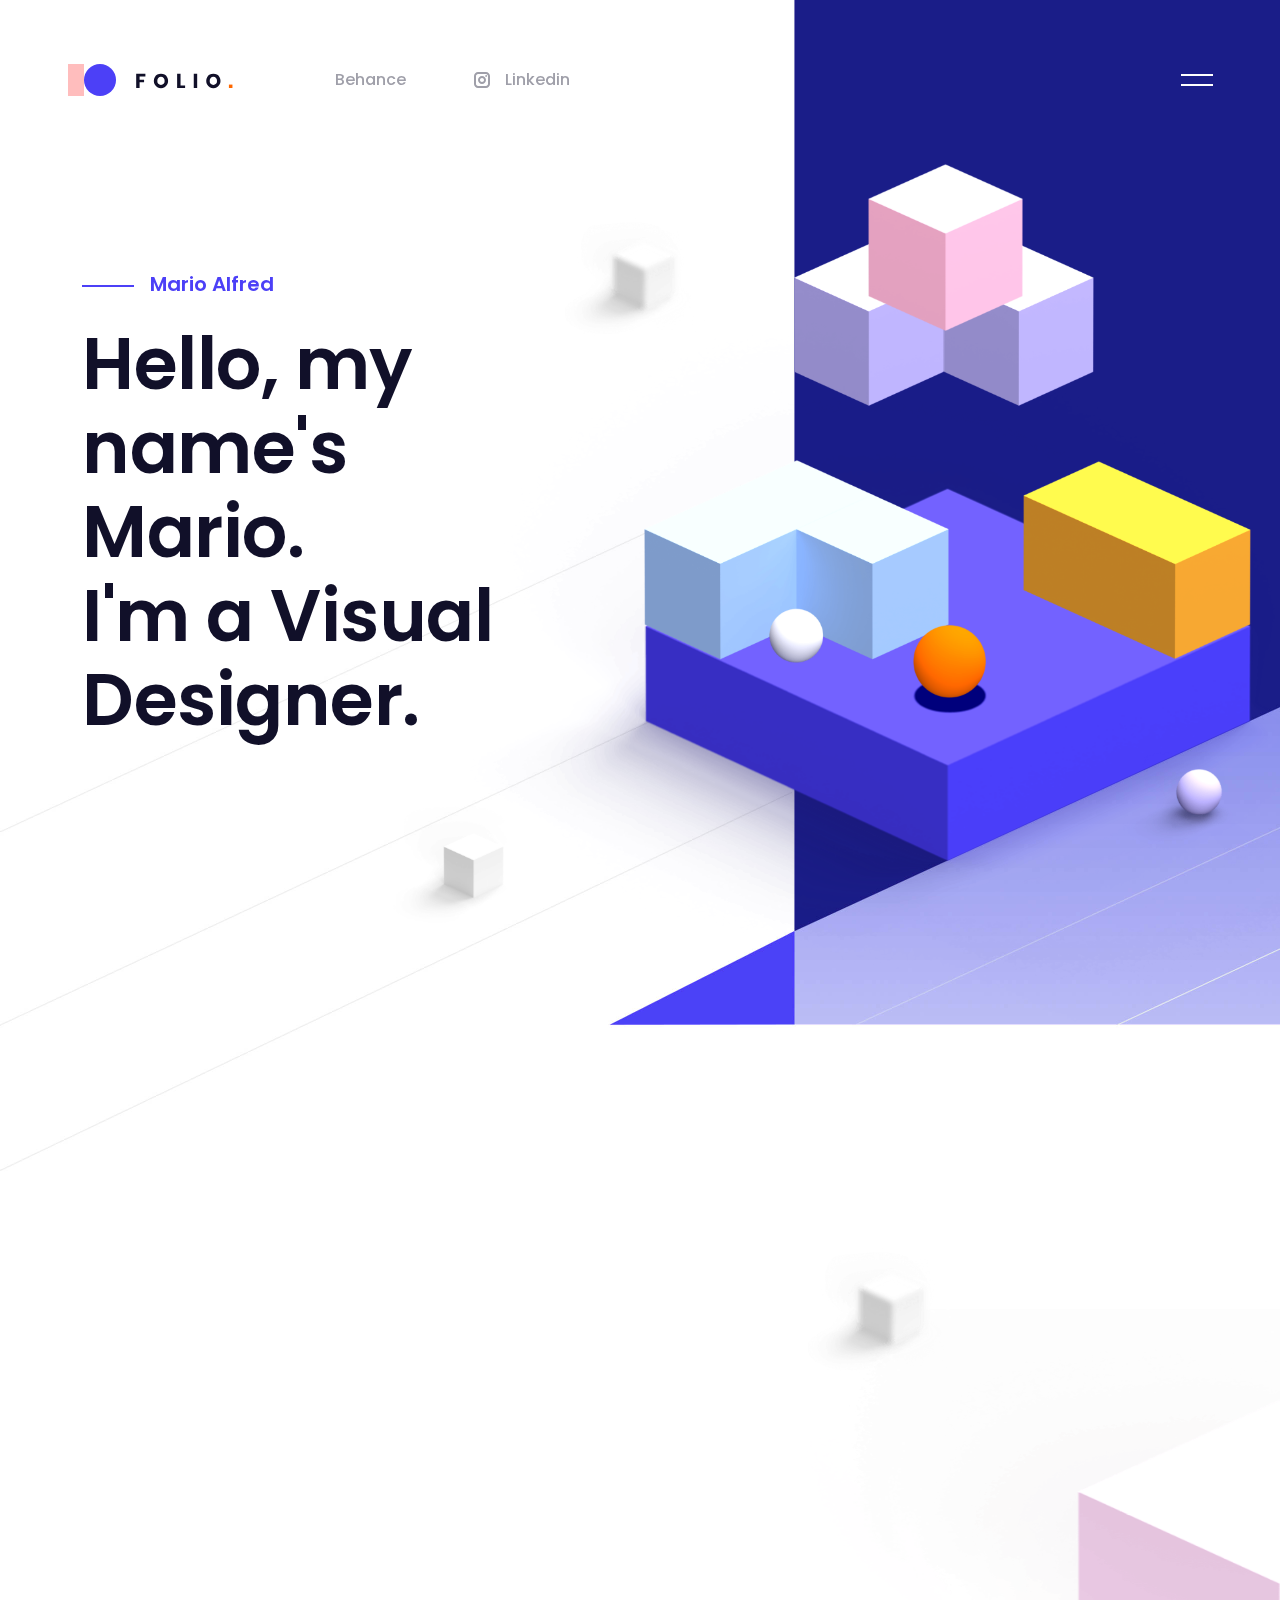
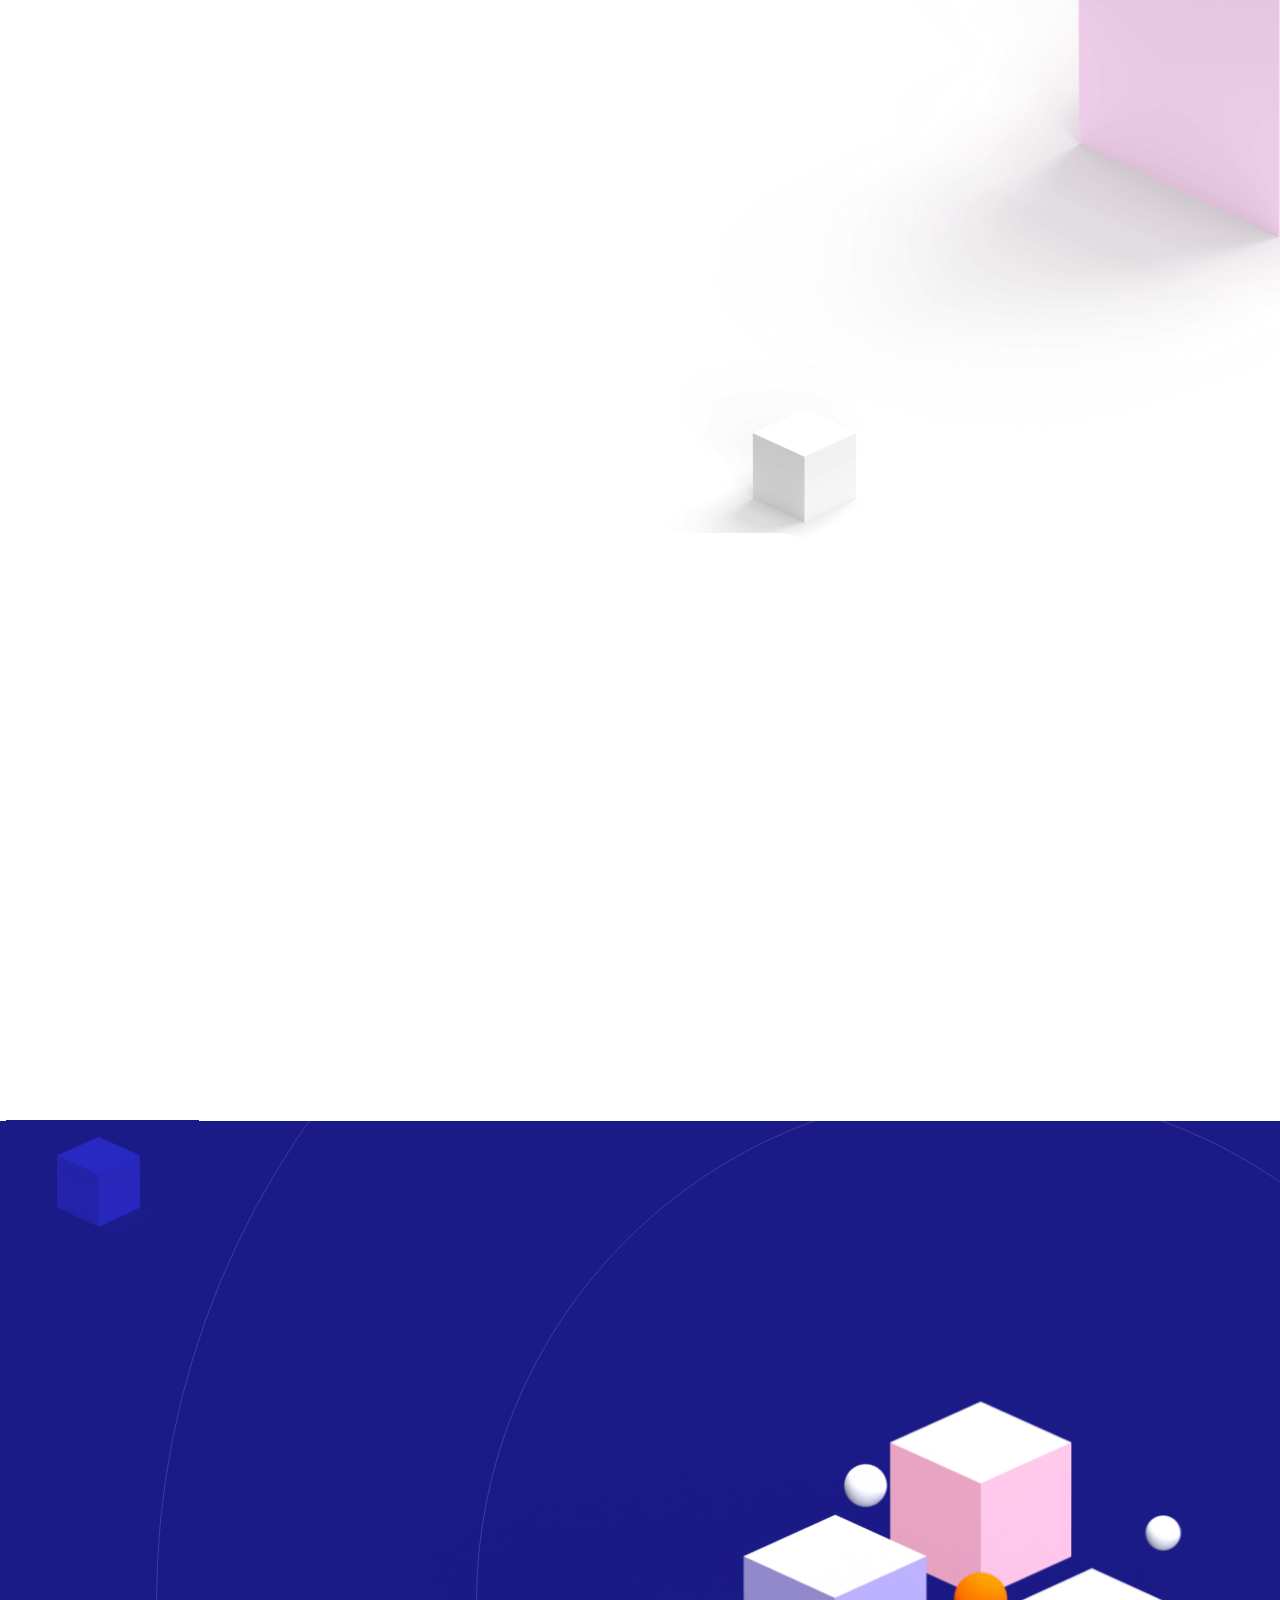
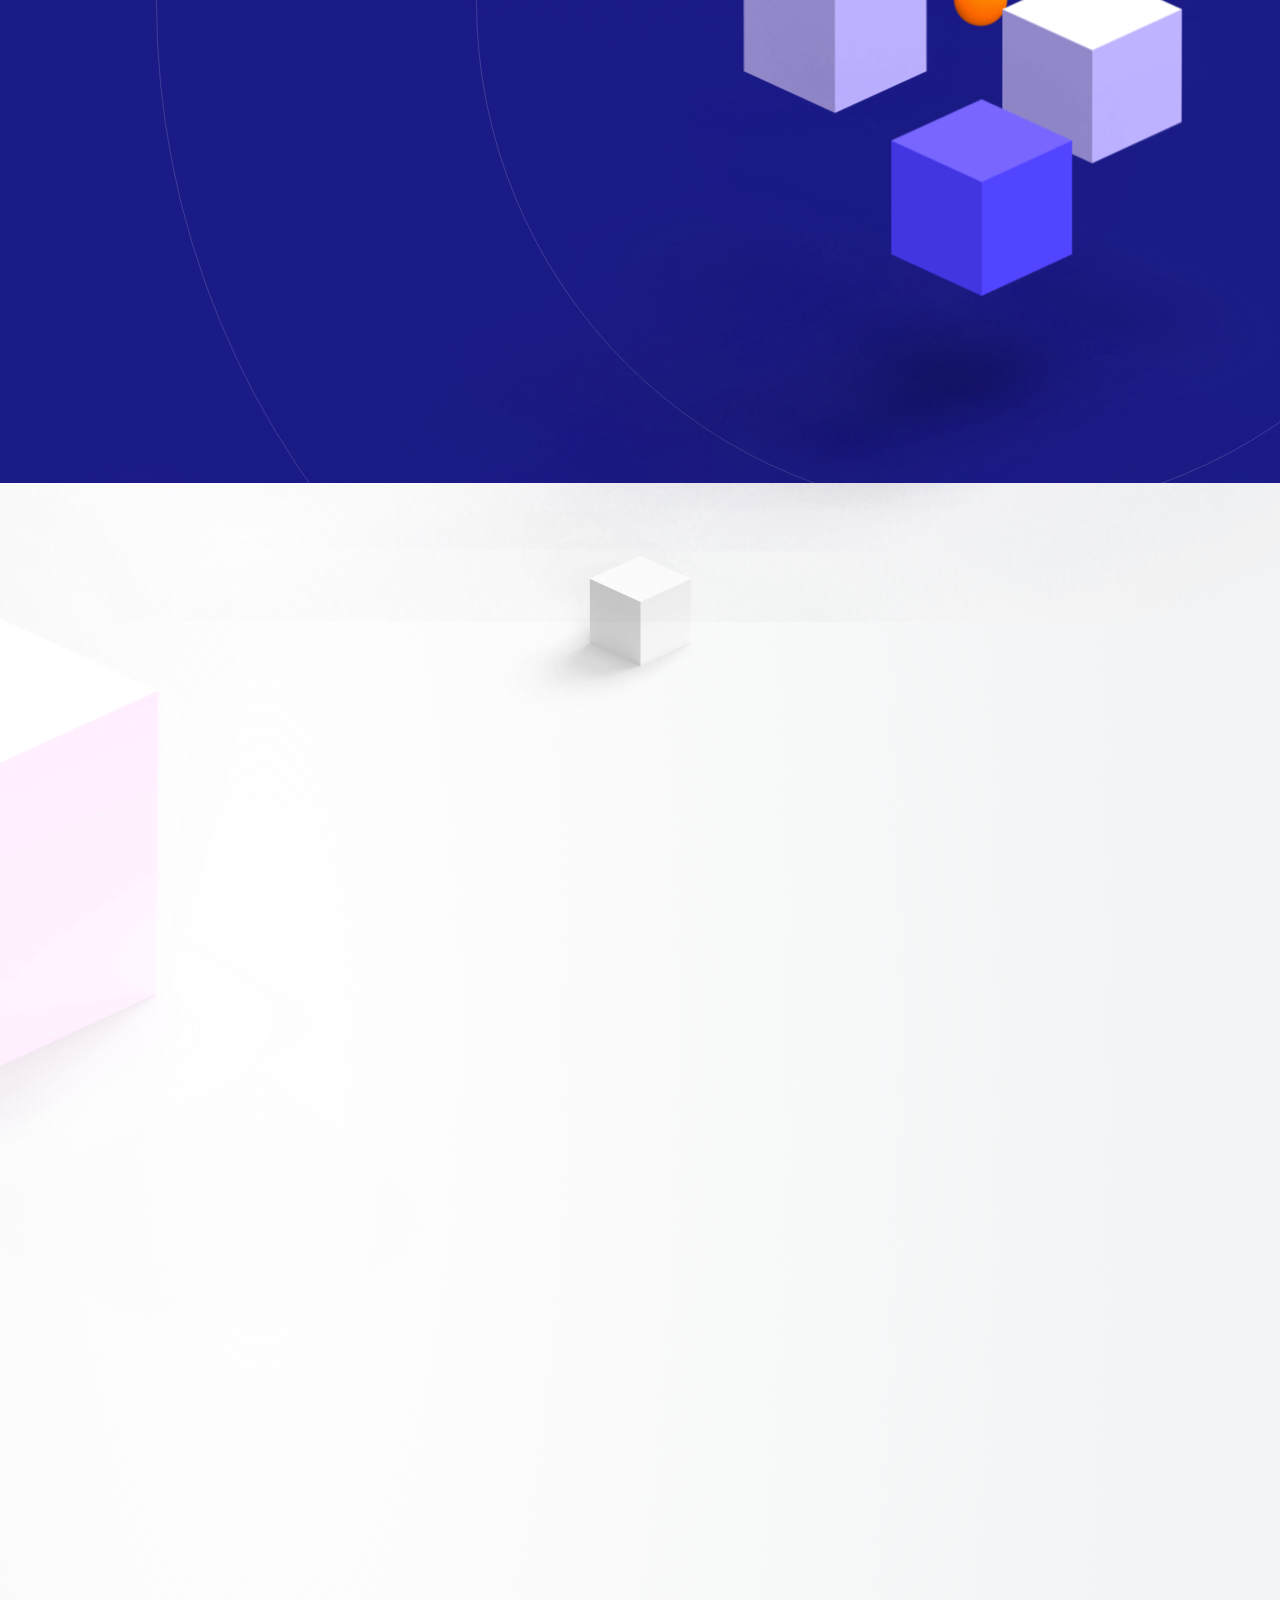
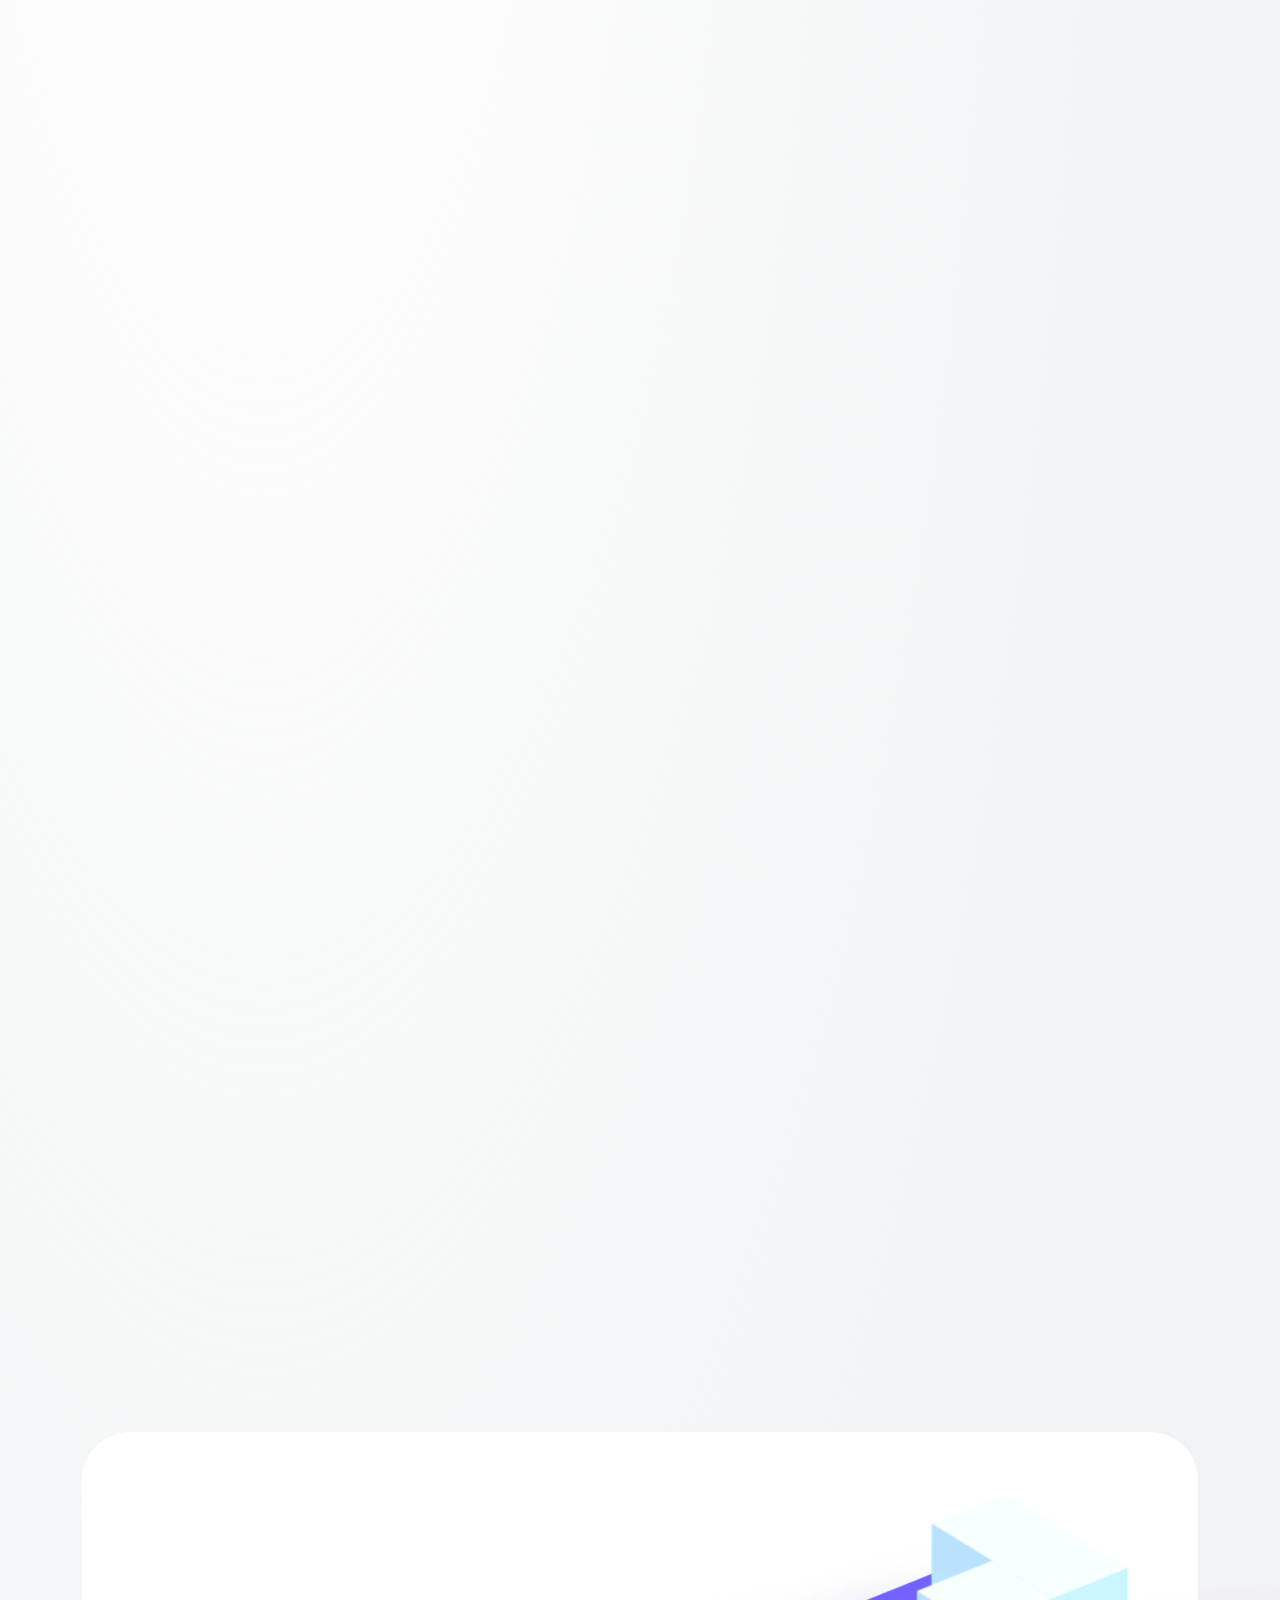
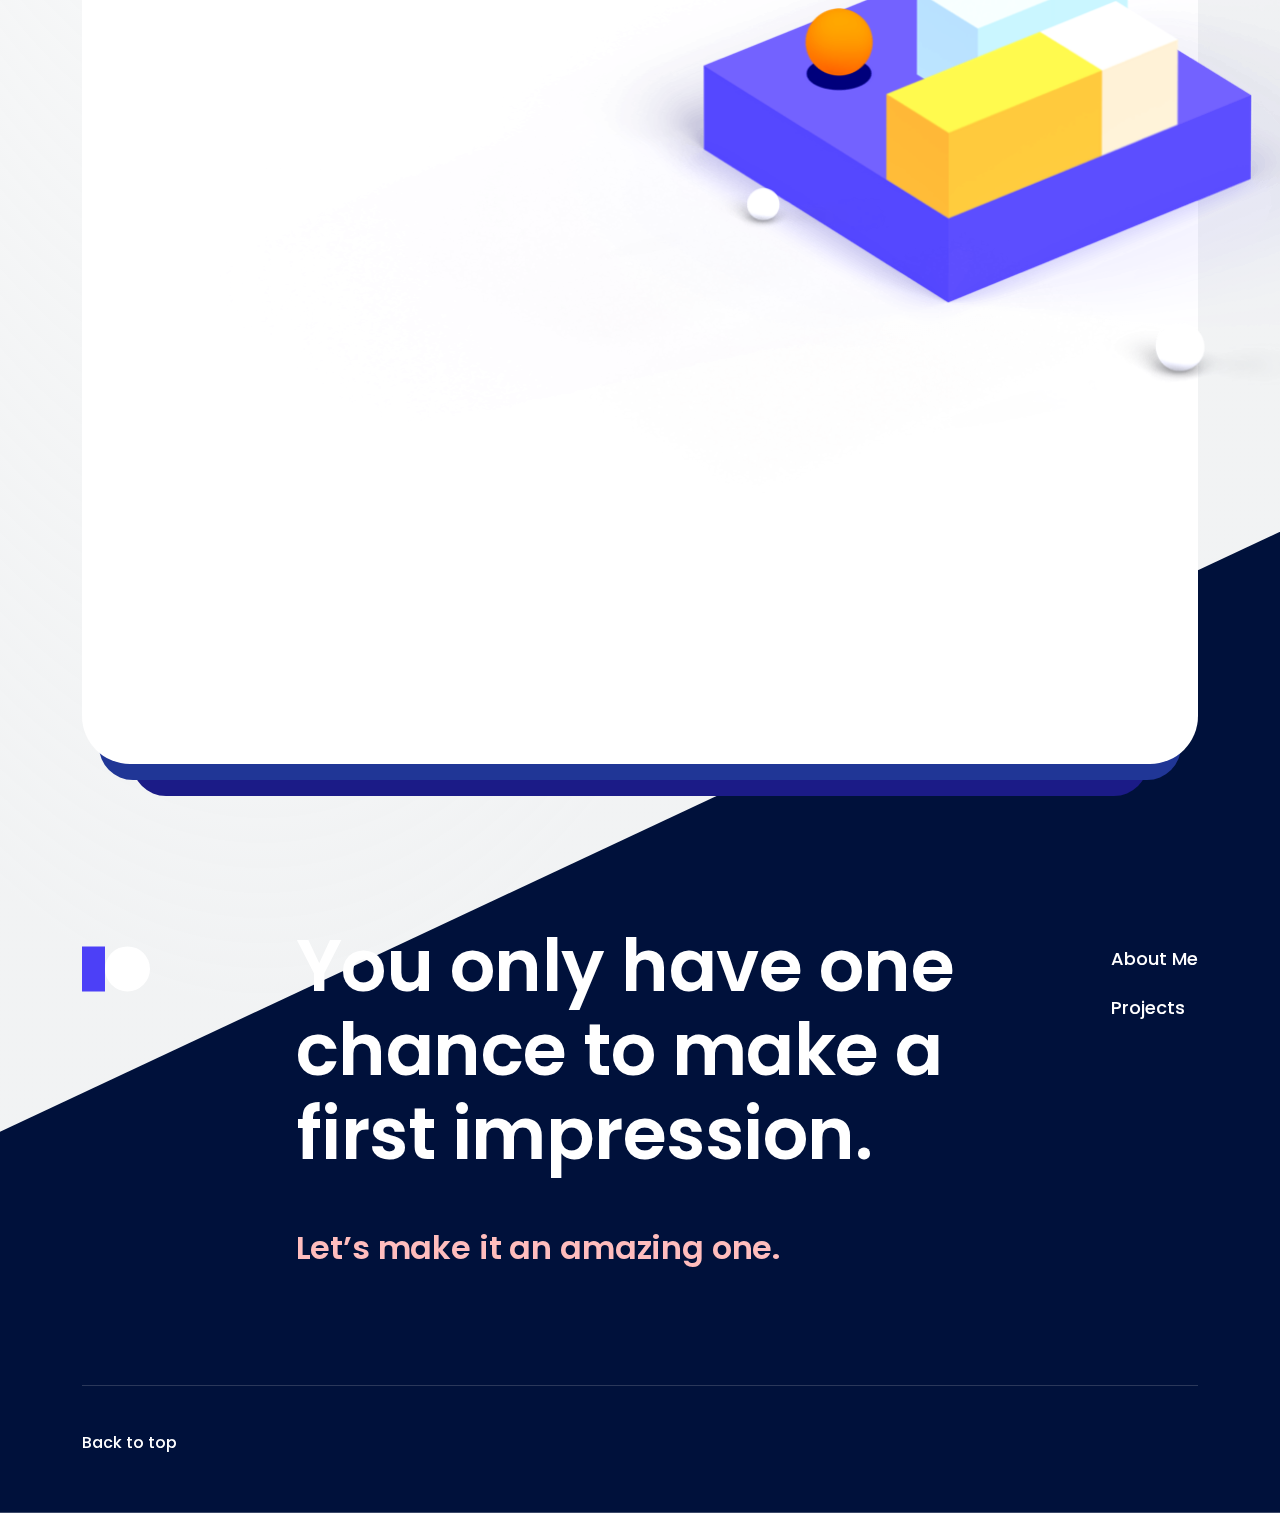
==== commit 459f95a5: "almost final" ====
--- a/index.html
+++ b/index.html
@@ -57,12 +57,9 @@
       <div class="header js-header" id="header">
         <div class="header__center center"><a class="header__logo" href="index-2.html"><img class="header__pic"
               src="img/logo.svg" alt="" /></a>
-          <div class="header__social header__social_main"><a class="header__link" href="#"><svg
-                class="icon icon-dribbble">
-                <use xlink:href="img/sprite.svg#icon-dribbble"></use>
-              </svg>Dribbble</a><a class="header__link" href="#"><svg class="icon icon-instagram">
+          <div class="header__social header__social_main"><a class="header__link" href="https://www.behance.net/marioalfre7cd1">Behance</a><a class="header__link" href="https://www.linkedin.com/in/mario-alfred-15b593124/"><svg class="icon icon-instagram">
                 <use xlink:href="img/sprite.svg#icon-instagram"></use>
-              </svg>Instagram</a></div><button class="header__burger js-header-burger"></button>
+              </svg>Linkedin</a></div><button class="header__burger js-header-burger"></button>
         </div>
         <div class="header__wrapper js-header-wrapper">
           <div class="header__preview"><a class="header__logo" href="index-2.html"><img class="header__pic"
@@ -83,22 +80,11 @@
                 <div class="header__text">
                   <p>Egypt, Giza</p>
                 </div>
-              </div><a class="header__line" href="tel:+441236547890">
-                <div class="header__icon"><svg class="icon icon-phone">
-                    <use xlink:href="img/sprite.svg#icon-phone"></use>
-                  </svg></div>
-                <div class="header__text">123456789</div>
-              </a>
-            </div>
-            <nav class="header__nav"><a class="header__item" href="#"><span>About</span></a><a class="header__item"
-                href="#"><span>Work</span></a><a class="header__item" href="#"><span>Services</span></a><a
-                class="header__item" href="#"><span>Contact</span></a></nav>
-            <div class="header__social header__social_inner"><a class="header__link" href="#"><svg
-                  class="icon icon-dribbble">
-                  <use xlink:href="img/sprite.svg#icon-dribbble"></use>
-                </svg>Dribbble</a><a class="header__link" href="#"><svg class="icon icon-instagram">
-                  <use xlink:href="img/sprite.svg#icon-instagram"></use>
-                </svg>Instagram</a></div>
+              </div>
+            </div>
+            <nav class="header__nav"><a class="header__item" href="https://www.linkedin.com/in/mario-alfred-15b593124/"><span>About</span></a><a class="header__item"
+                href="https://www.behance.net/marioalfre7cd1"><span>Projects</span></a></nav>
+            <div class="header__social header__social_inner"><a class="header__link" href="#"></a><a class="header__link" href="#"></a></div>
           </div>
         </div>
       </div>
@@ -144,10 +130,10 @@
           <h3 class="details__info h3">I enjoy creating delightful, <br>human-centered digital experiences.</h3>
         </div>
         <h2 class="details__title" data-aos="animation-scale-y">Think. Make. <br>Solve. </h2>
-        <div class="details__btn" data-aos="animation-translate-y"><button class="btn btn_purple"><span
-              class="btn__text">Contact Me</span><svg class="icon icon-arrow-right">
+        <div class="details__btn" data-aos="animation-translate-y"><a href="https://www.behance.net/marioalfre7cd1"><button class="btn btn_purple"><span
+              class="btn__text">My Behance</span><svg class="icon icon-arrow-right">
               <use xlink:href="img/sprite.svg#icon-arrow-right"></use>
-            </svg></button></div>
+            </svg></button></a></div>
         <div class="details__container">
           <div class="details__slider owl-carousel js-slider-details">
             <div class="details__item">
@@ -155,32 +141,26 @@
                 <div class="details__img"><img class="details__pic" src="img/cursor.png" alt=""></div>
               </div>
               <h5 class="details__category h5" data-aos="animation-scale-y">User Interface</h5>
-              <div class="details__text" data-aos="animation-scale-y">We have got quite a few already made templates for
-                better project management that you can use now.</div>
-              <div class="details__btn" data-aos="animation-scale-y"><button class="btn btn_dark">Find out more
-                </button></div>
+              <div class="details__text" data-aos="animation-scale-y"></div>
+              <div class="details__btn" data-aos="animation-scale-y"></div>
             </div>
             <div class="details__item">
               <div class="details__preview details__preview_hand" data-aos="animation-scale" data-aos-delay="150">
                 <div class="details__img"><img class="details__pic" src="img/hand.png" alt=""></div>
               </div>
               <h5 class="details__category h5" data-aos="animation-scale-y" data-aos-delay="150">User Experience</h5>
-              <div class="details__text" data-aos="animation-scale-y" data-aos-delay="150">We have got quite a few
-                already made templates for better project management that you can use now.</div>
-              <div class="details__btn" data-aos="animation-scale-y" data-aos-delay="150"><button
-                  class="btn btn_dark">Find out more </button></div>
+              <div class="details__text" data-aos="animation-scale-y" data-aos-delay="150"></div>
+              <div class="details__btn" data-aos="animation-scale-y" data-aos-delay="150"></div>
             </div>
             <div class="details__item">
               <div class="details__preview details__preview_color" data-aos="animation-scale" data-aos-delay="300">
                 <div class="details__img"><img class="details__pic" src="img/color-picker.png" alt=""></div>
               </div>
-              <h5 class="details__category h5" data-aos="animation-scale-y" data-aos-delay="300">UI Design Kit</h5>
-              <div class="details__text" data-aos="animation-scale-y" data-aos-delay="300">We have got quite a few
-                already made templates for better project management that you can use now.</div>
-              <div class="details__btn" data-aos="animation-scale-y" data-aos-delay="300"><button
-                  class="btn btn_dark">Find out more </button></div>
-            </div>
-            <div class="details__item">
+              <h5 class="details__category h5" data-aos="animation-scale-y" data-aos-delay="300">UI Development</h5>
+              <div class="details__text" data-aos="animation-scale-y" data-aos-delay="300"></div>
+              <div class="details__btn" data-aos="animation-scale-y" data-aos-delay="300"></div>
+            </div>
+            <!-- <div class="details__item">
               <div class="details__preview details__preview_cursor">
                 <div class="details__img"><img class="details__pic" src="img/cursor.png" alt=""></div>
               </div>
@@ -203,7 +183,7 @@
               <h5 class="details__category h5">UI Design Kit</h5>
               <div class="details__text">We have got quite a few already made templates for better project management
                 that you can use now.</div><button class="details__btn btn btn_dark">Find out more</button>
-            </div>
+            </div> -->
           </div>
         </div>
       </div>
@@ -214,7 +194,7 @@
             src="img/figure-2.png" alt=""></div>
         <div class="details__figure"><img class="details__pic js-parallax" data-scale="1.2" data-orientation="up"
             src="img/figure-3.png" alt=""></div>
-      </div><a class="details__contact" href="#">Contact me</a>
+      </div>
     </div>
     <div class="work">
       <div class="work__circles"></div>
@@ -401,55 +381,16 @@
                         <use xlink:href="img/sprite.svg#icon-place"></use>
                       </svg></div>
                     <div class="contacts__text">
-                      <p>4074 Ebert Summit Suite 375</p>
-                      <p>Lake Leonardchester</p>
+                      <p>Cairo,Egypt</p>
                     </div>
-                  </div><a class="contacts__line" href="tel:+441236547890">
+                  </div><a class="contacts__line" href="https://www.linkedin.com/in/mario-alfred-15b593124/">
                     <div class="contacts__icon"><svg class="icon icon-phone">
                         <use xlink:href="img/sprite.svg#icon-phone"></use>
                       </svg></div>
-                    <div class="contacts__text">+44 123 654 7890</div>
+                    <div class="contacts__text">Message Via Linkedin</div>
                   </a>
                 </div>
-                <form class="contacts__form" data-aos="animation-translate-y" data-aos-delay="200">
-                  <div class="contacts__field field">
-                    <div class="field__wrap"><input class="field__input" type="text" name="name" placeholder="Name" />
-                      <div class="field__icon"><svg class="icon icon-profile">
-                          <use xlink:href="img/sprite.svg#icon-profile"></use>
-                        </svg></div>
-                    </div>
-                  </div>
-                  <div class="contacts__field field">
-                    <div class="field__wrap"><input class="field__input" type="email" name="email"
-                        placeholder="Email" />
-                      <div class="field__icon"><svg class="icon icon-send">
-                          <use xlink:href="img/sprite.svg#icon-send"></use>
-                        </svg></div>
-                    </div>
-                  </div>
-                  <div class="contacts__field field">
-                    <div class="field__wrap"><select class="field__select" name="question">
-                        <option>What are you working on?</option>
-                        <option>What are you working on? 2</option>
-                      </select>
-                      <div class="field__icon"><svg class="icon icon-arrows">
-                          <use xlink:href="img/sprite.svg#icon-arrows"></use>
-                        </svg></div>
-                    </div>
-                  </div>
-                  <div class="contacts__field field field_textarea">
-                    <div class="field__wrap"><textarea class="field__textarea" name="message"
-                        placeholder="Message"></textarea>
-                      <div class="field__icon"><svg class="icon icon-message">
-                          <use xlink:href="img/sprite.svg#icon-message"></use>
-                        </svg></div>
-                    </div>
-                  </div>
-                  <div class="contacts__btn"><button class="btn btn_purple"><span class="btn__text">Let’s
-                        Talk</span><svg class="icon icon-arrow-right">
-                        <use xlink:href="img/sprite.svg#icon-arrow-right"></use>
-                      </svg></button></div>
-                </form>
+           
               </div>
               <div class="contacts__category h5">Let’s connect</div>
            
@@ -476,21 +417,15 @@
                 <div class="footer__title h1">You only have one chance to make a first impression.</div>
                 <div class="footer__info h4">Let’s make it an amazing one.</div>
               </div>
-              <div class="footer__menu"><a class="footer__link" href="#">About Me</a><a class="footer__link"
-                  href="#">Projects</a><a class="footer__link" href="#">Contact</a><a class="footer__link"
-                  href="#">Dribbble</a><a class="footer__link" href="#">Instagram</a></div>
+              <div class="footer__menu"><a class="footer__link" href="https://www.linkedin.com/in/mario-alfred-15b593124/">About Me</a><a class="footer__link"
+                href="https://www.behance.net/marioalfre7cd1">Projects</a></div>
             </div>
             <div class="footer__bottom">
-              <div class="footer__copyright">© 2020, UI8 LLC.</div><a class="footer__scroll js-scroll"
+             <a class="footer__scroll js-scroll"
                 href="#header">Back to top</a>
             </div>
           </div>
-          <div class="footer__bg">
-            <div class="footer__preview"><img class="footer__pic js-parallax" data-scale="1.5" data-orientation="down"
-                src="img/footer-cube-1.png" alt="" /></div>
-            <div class="footer__preview"><img class="footer__pic js-parallax" data-scale="1.8" data-orientation="up"
-                src="img/footer-cube-1.png" alt="" /></div>
-          </div>
+         
         </div>
       </div>
     </div>
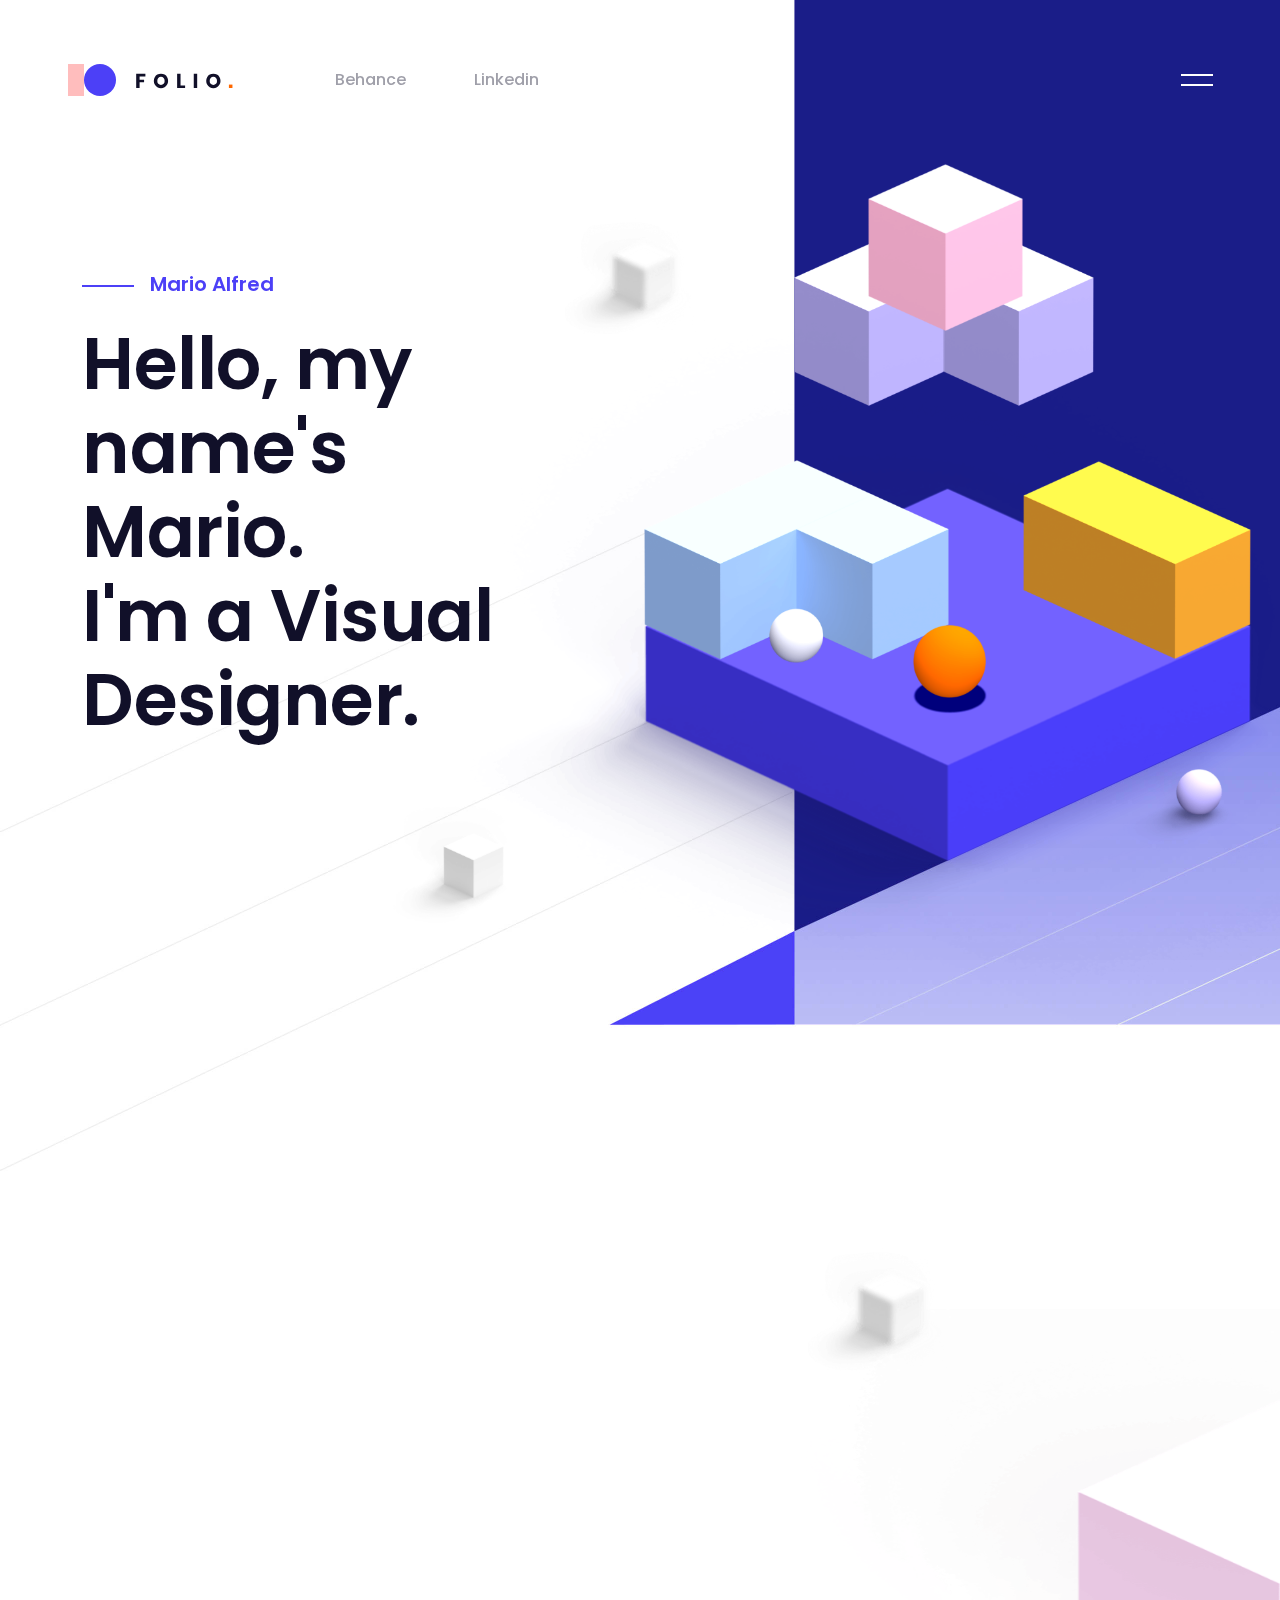
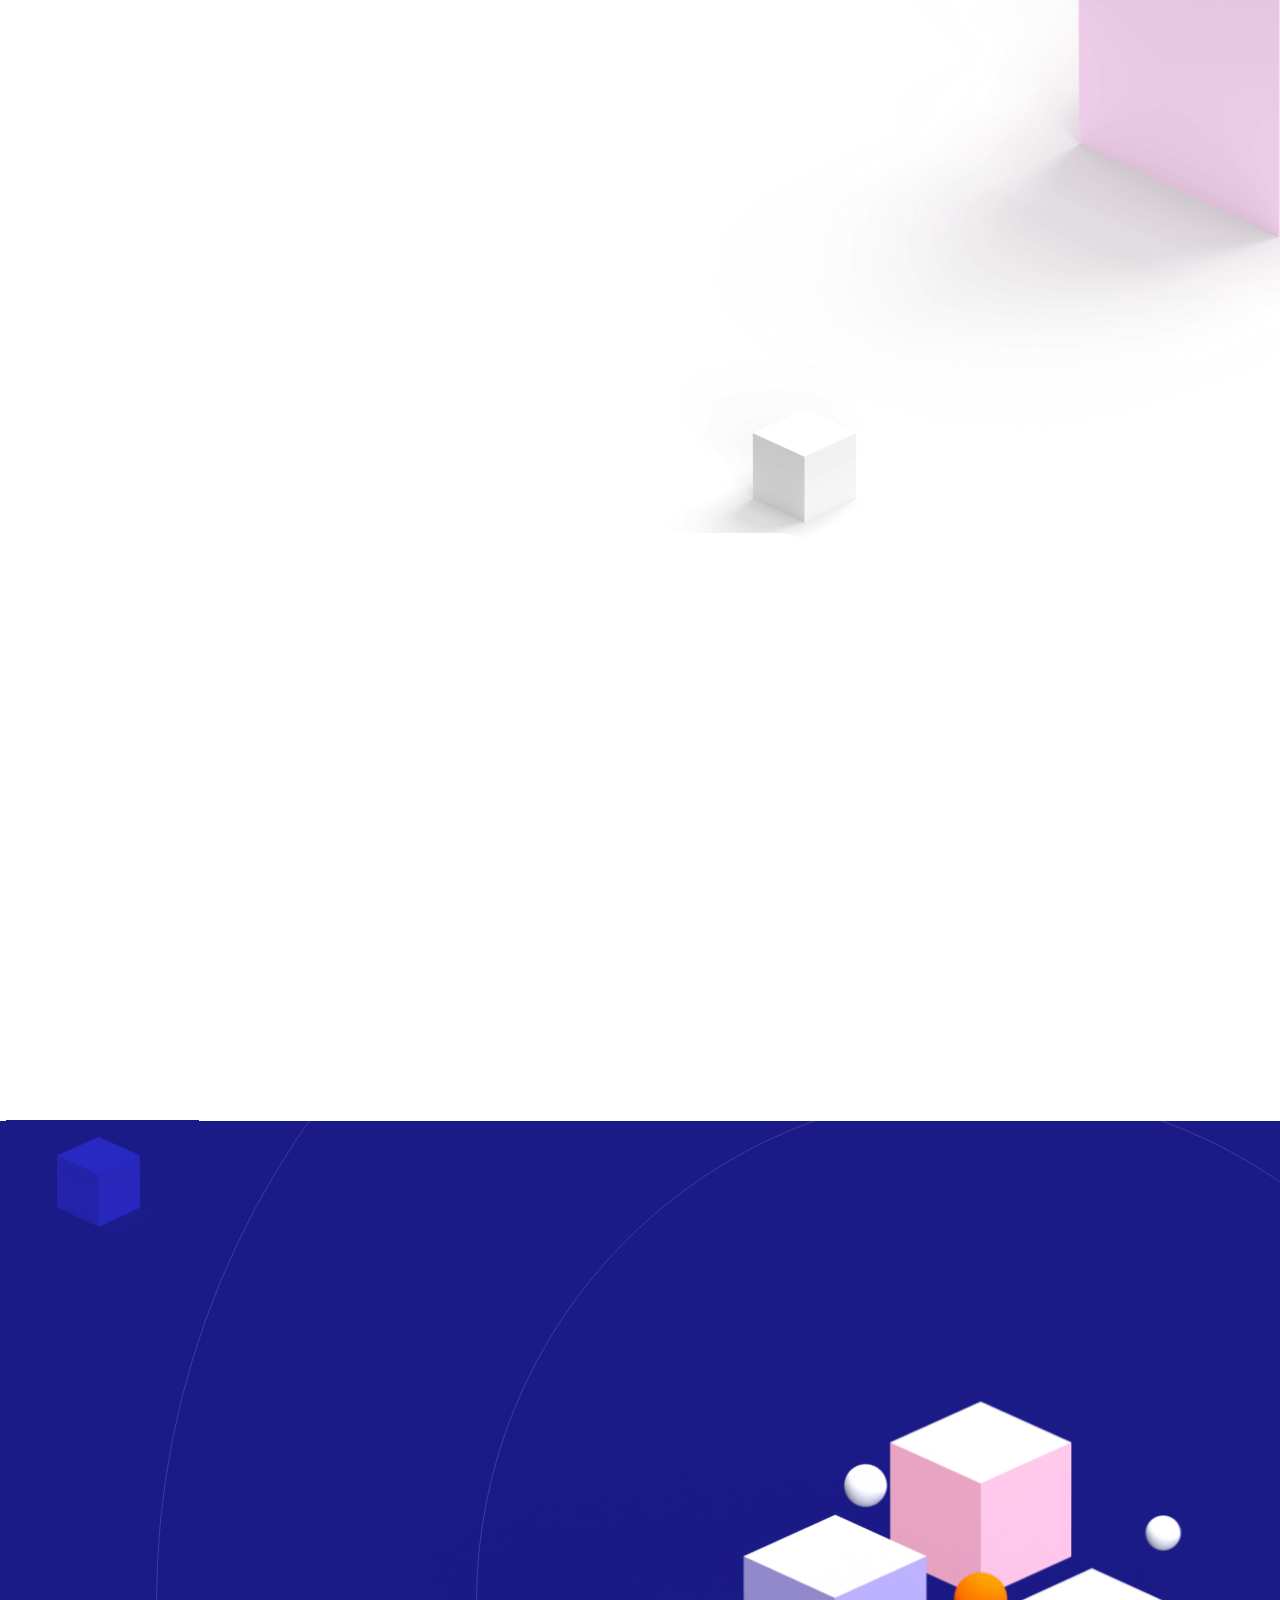
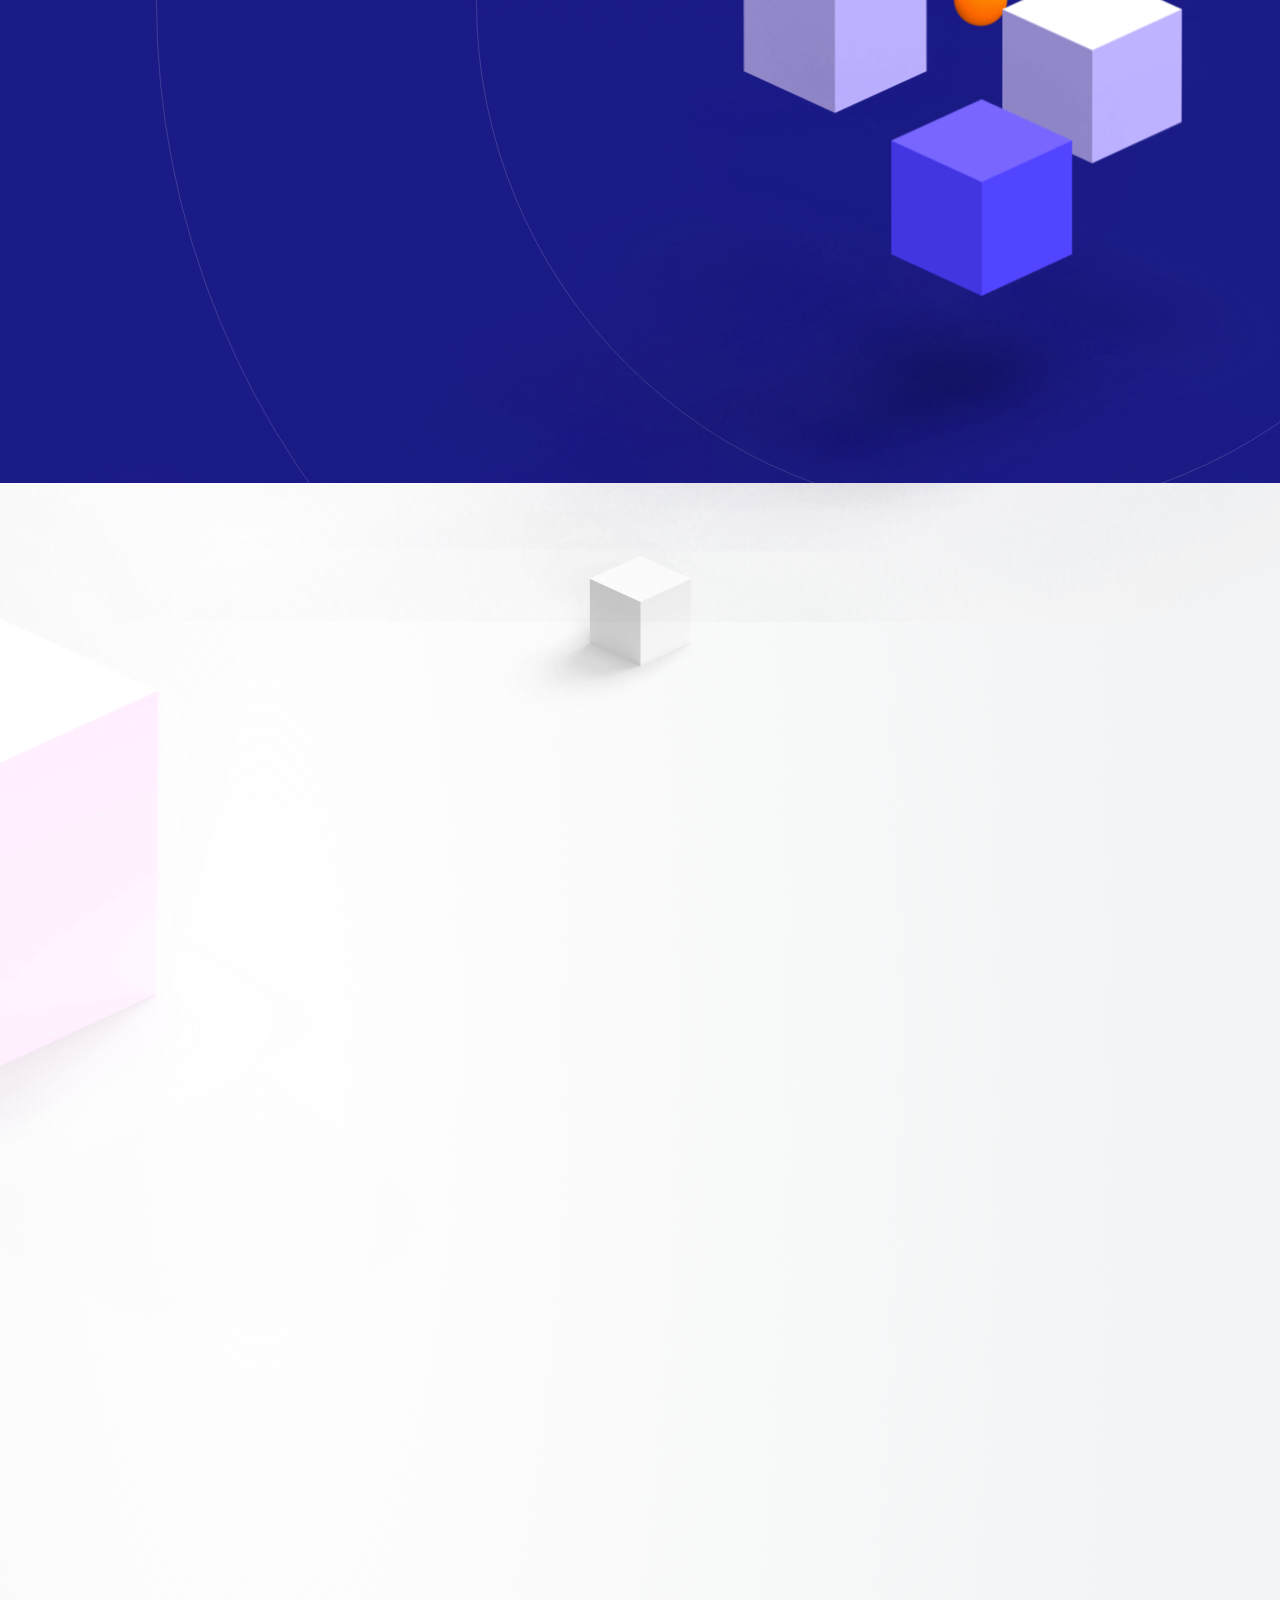
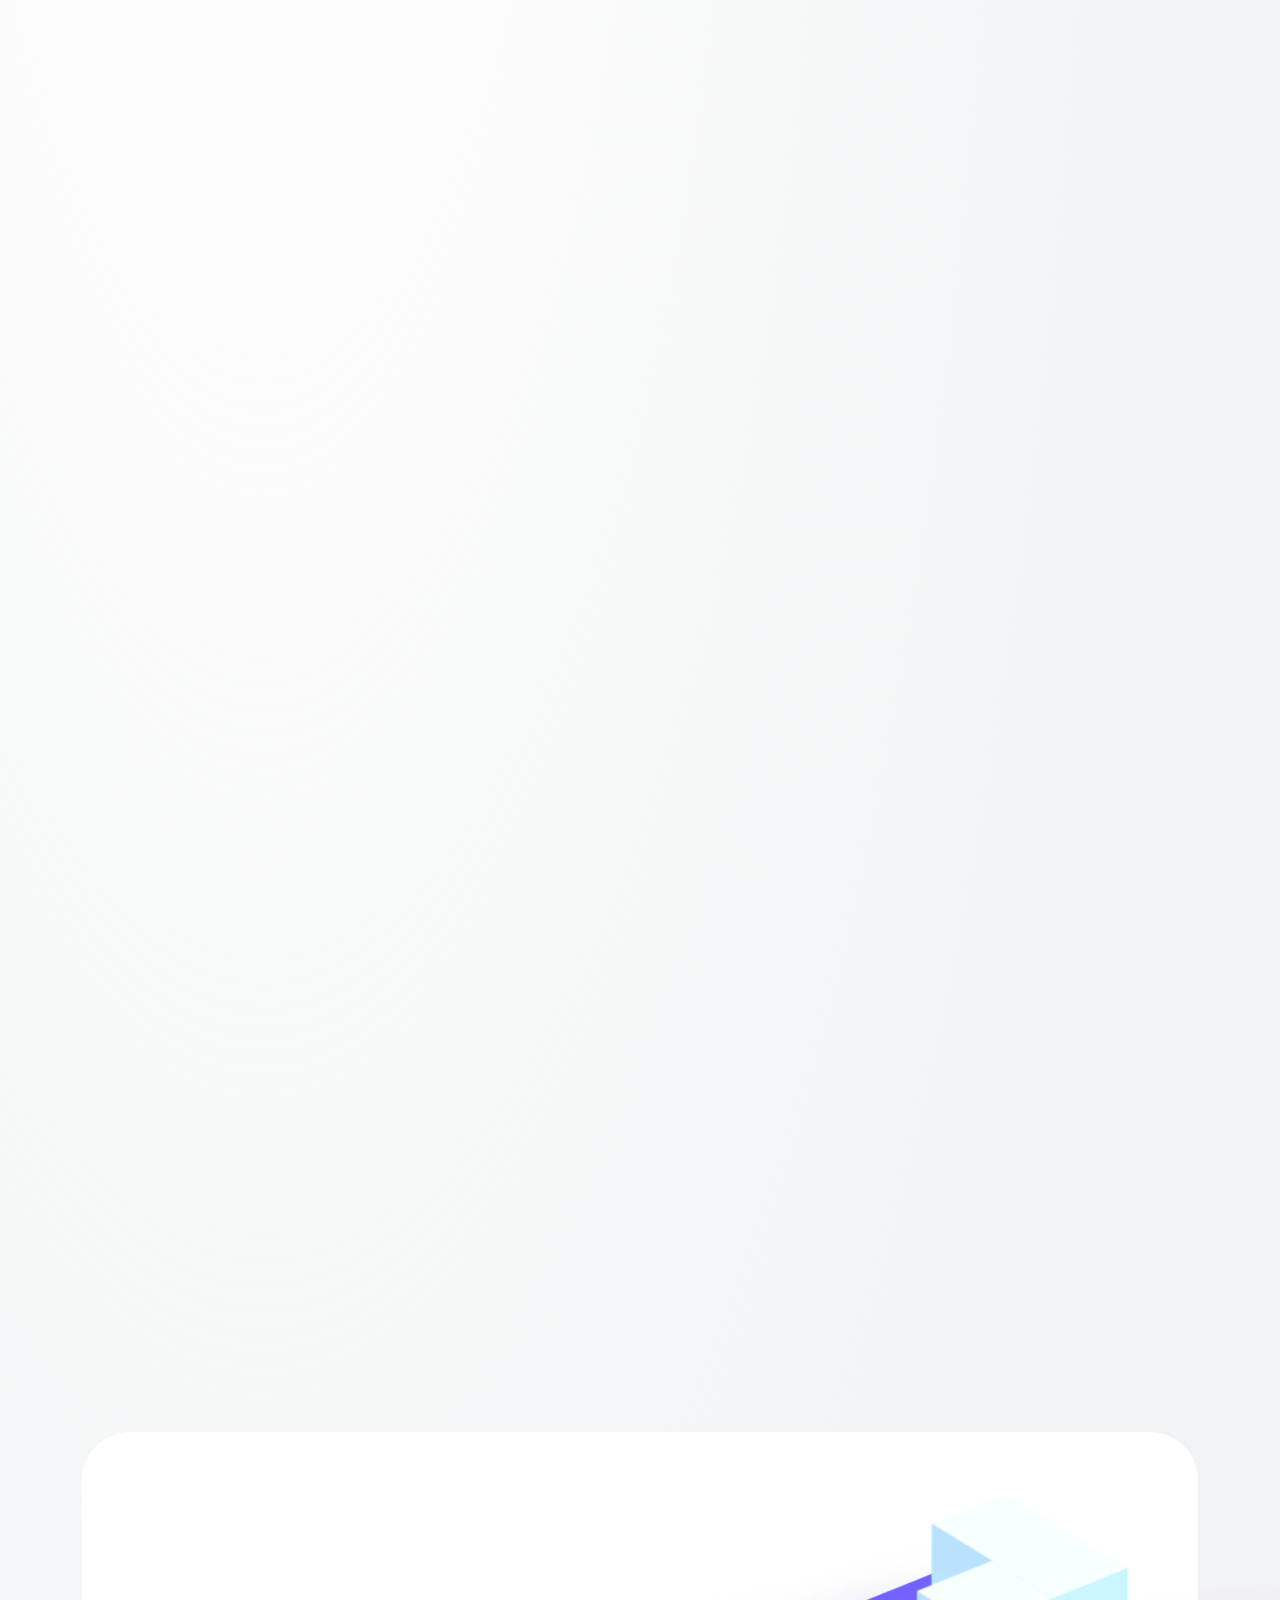
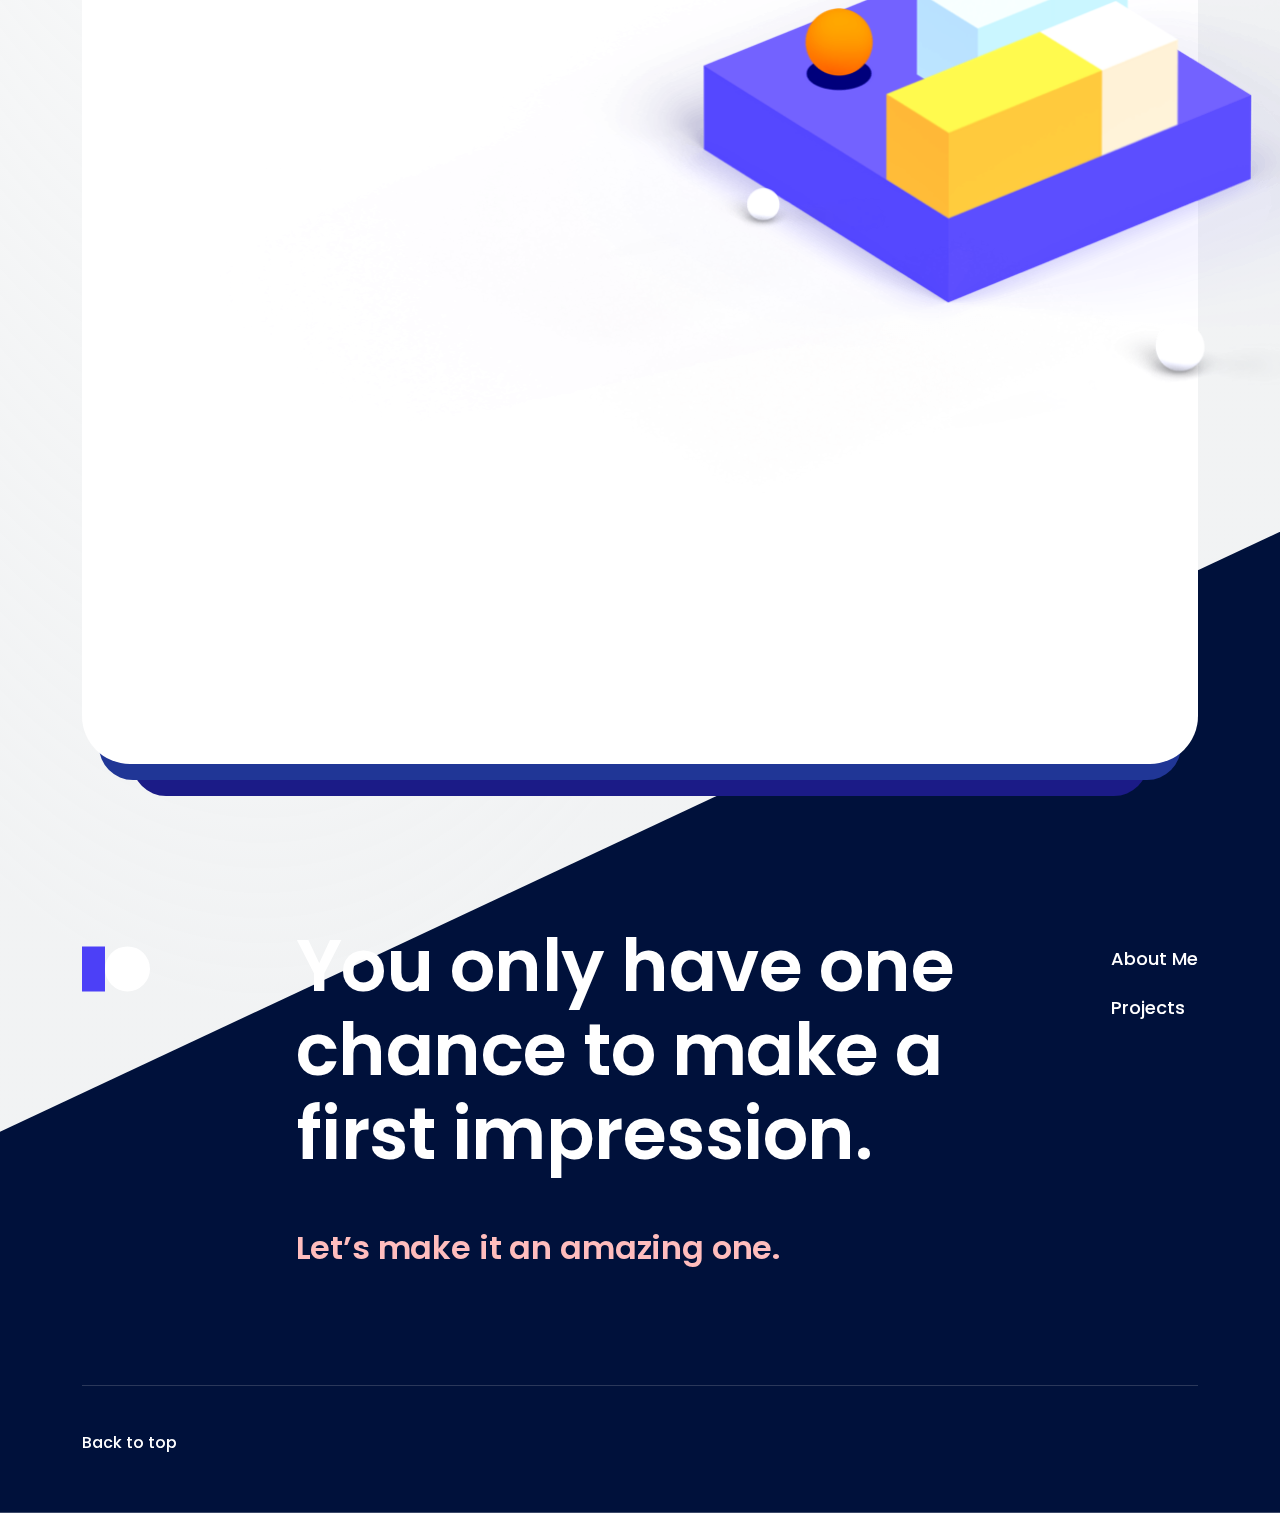
==== commit 95d66047: "added services-border.html" ====
--- a/index.html
+++ b/index.html
@@ -57,9 +57,7 @@
       <div class="header js-header" id="header">
         <div class="header__center center"><a class="header__logo" href="index-2.html"><img class="header__pic"
               src="img/logo.svg" alt="" /></a>
-          <div class="header__social header__social_main"><a class="header__link" href="https://www.behance.net/marioalfre7cd1">Behance</a><a class="header__link" href="https://www.linkedin.com/in/mario-alfred-15b593124/"><svg class="icon icon-instagram">
-                <use xlink:href="img/sprite.svg#icon-instagram"></use>
-              </svg>Linkedin</a></div><button class="header__burger js-header-burger"></button>
+          <div class="header__social header__social_main"><a class="header__link" href="https://www.behance.net/marioalfre7cd1">Behance</a><a class="header__link" href="https://www.linkedin.com/in/mario-alfred-15b593124/">Linkedin</a></div><button class="header__burger js-header-burger"></button>
         </div>
         <div class="header__wrapper js-header-wrapper">
           <div class="header__preview"><a class="header__logo" href="index-2.html"><img class="header__pic"
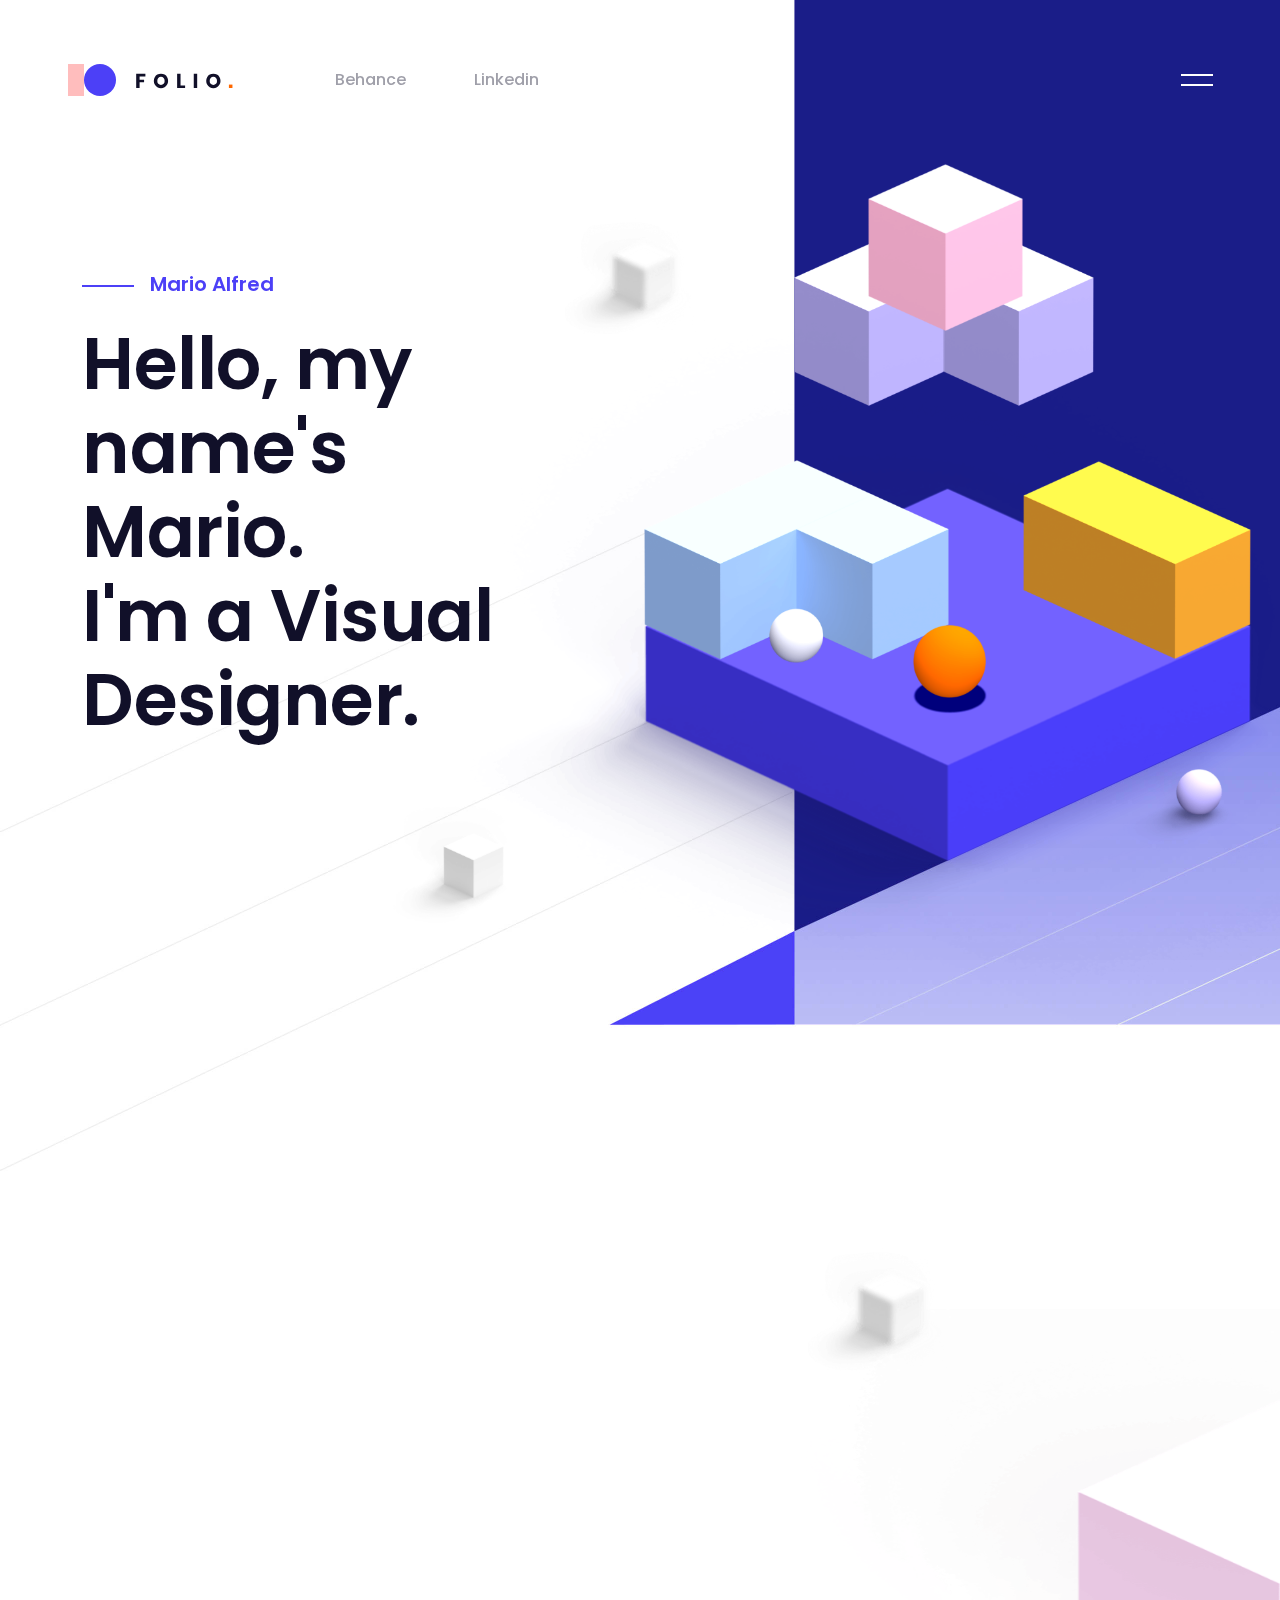
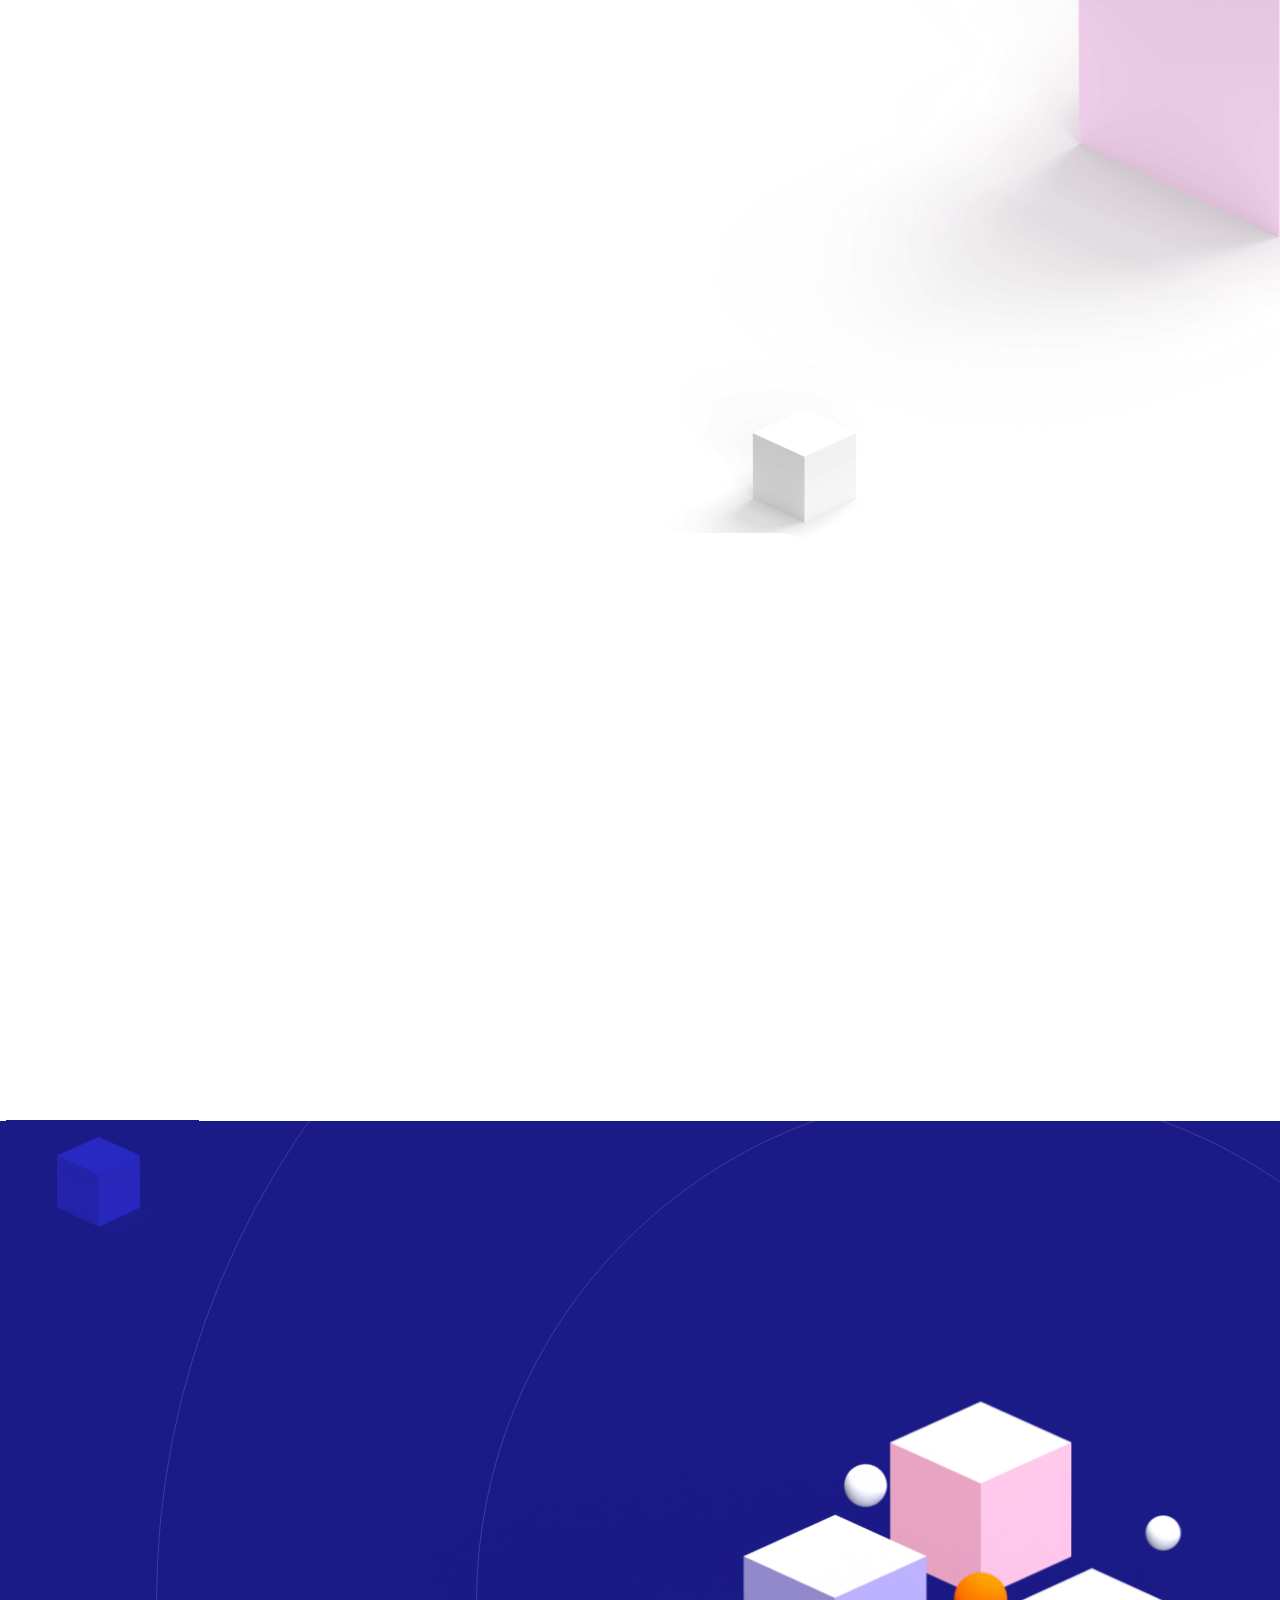
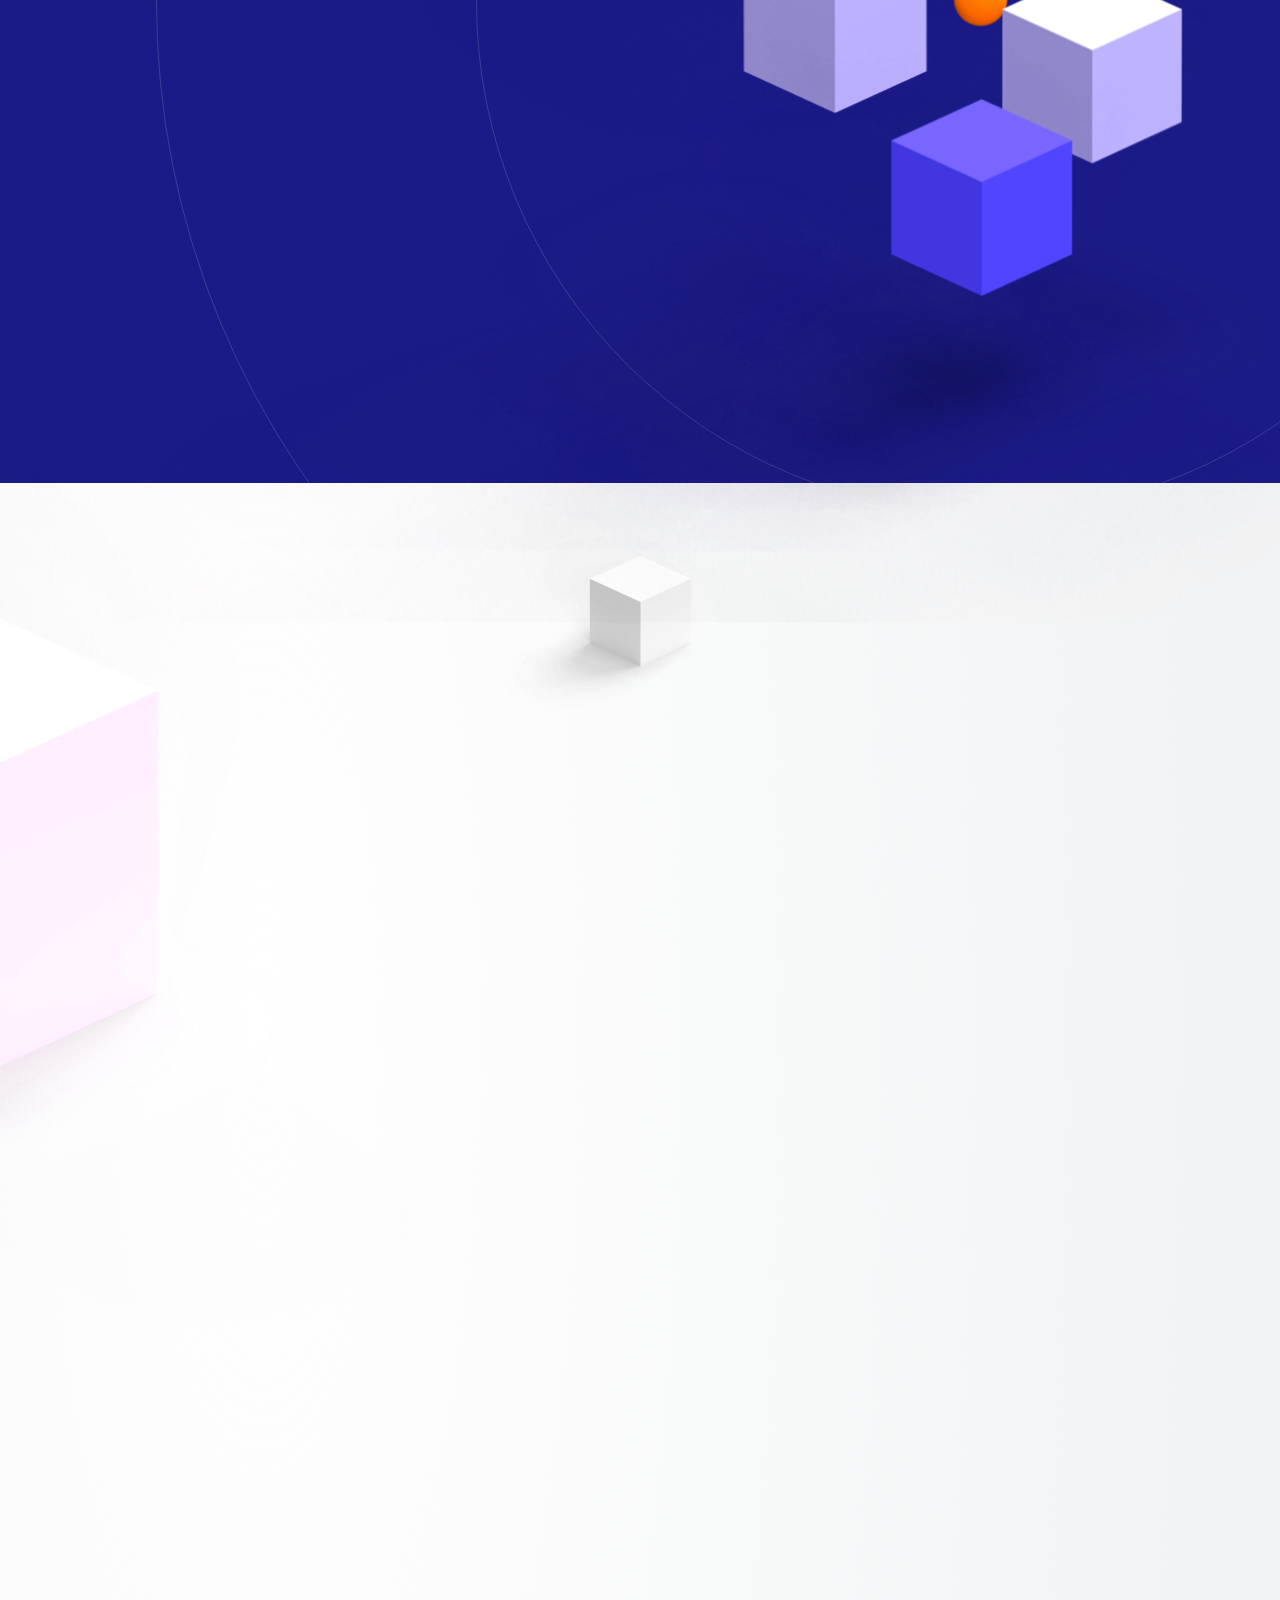
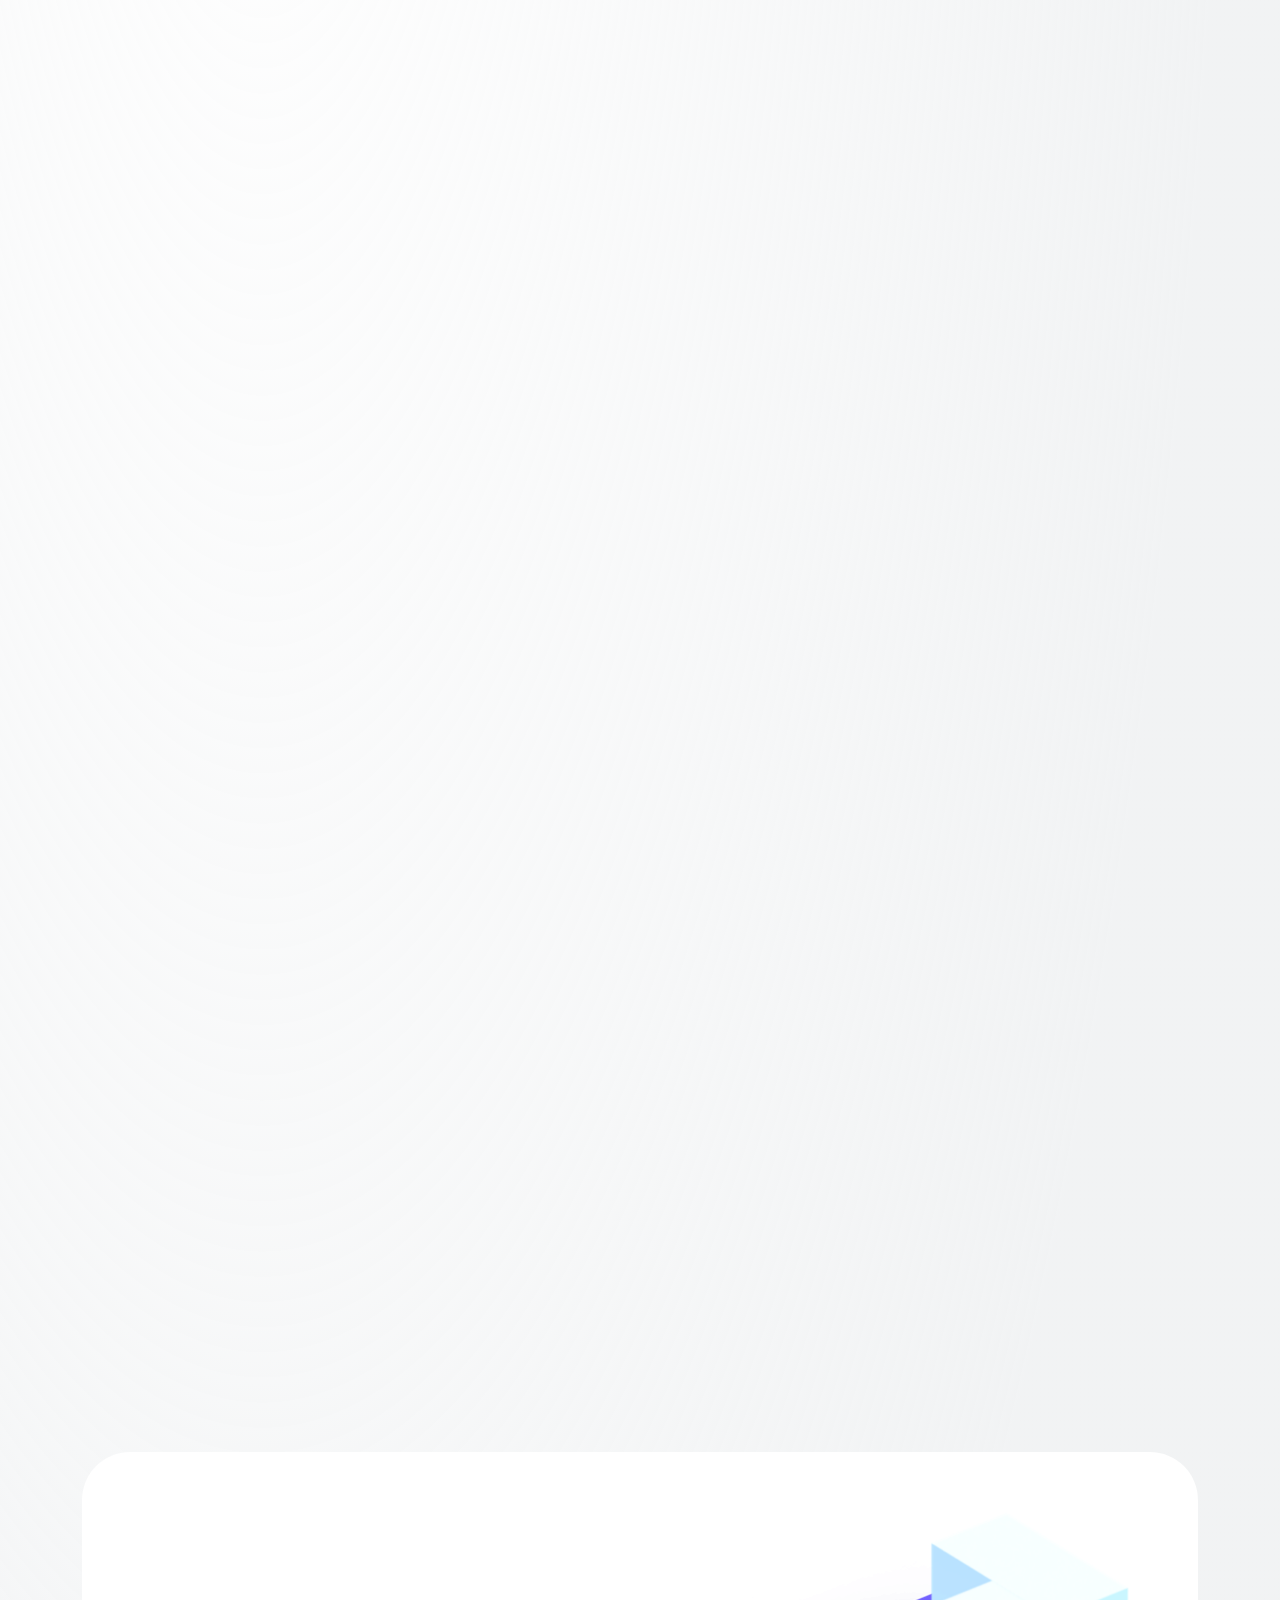
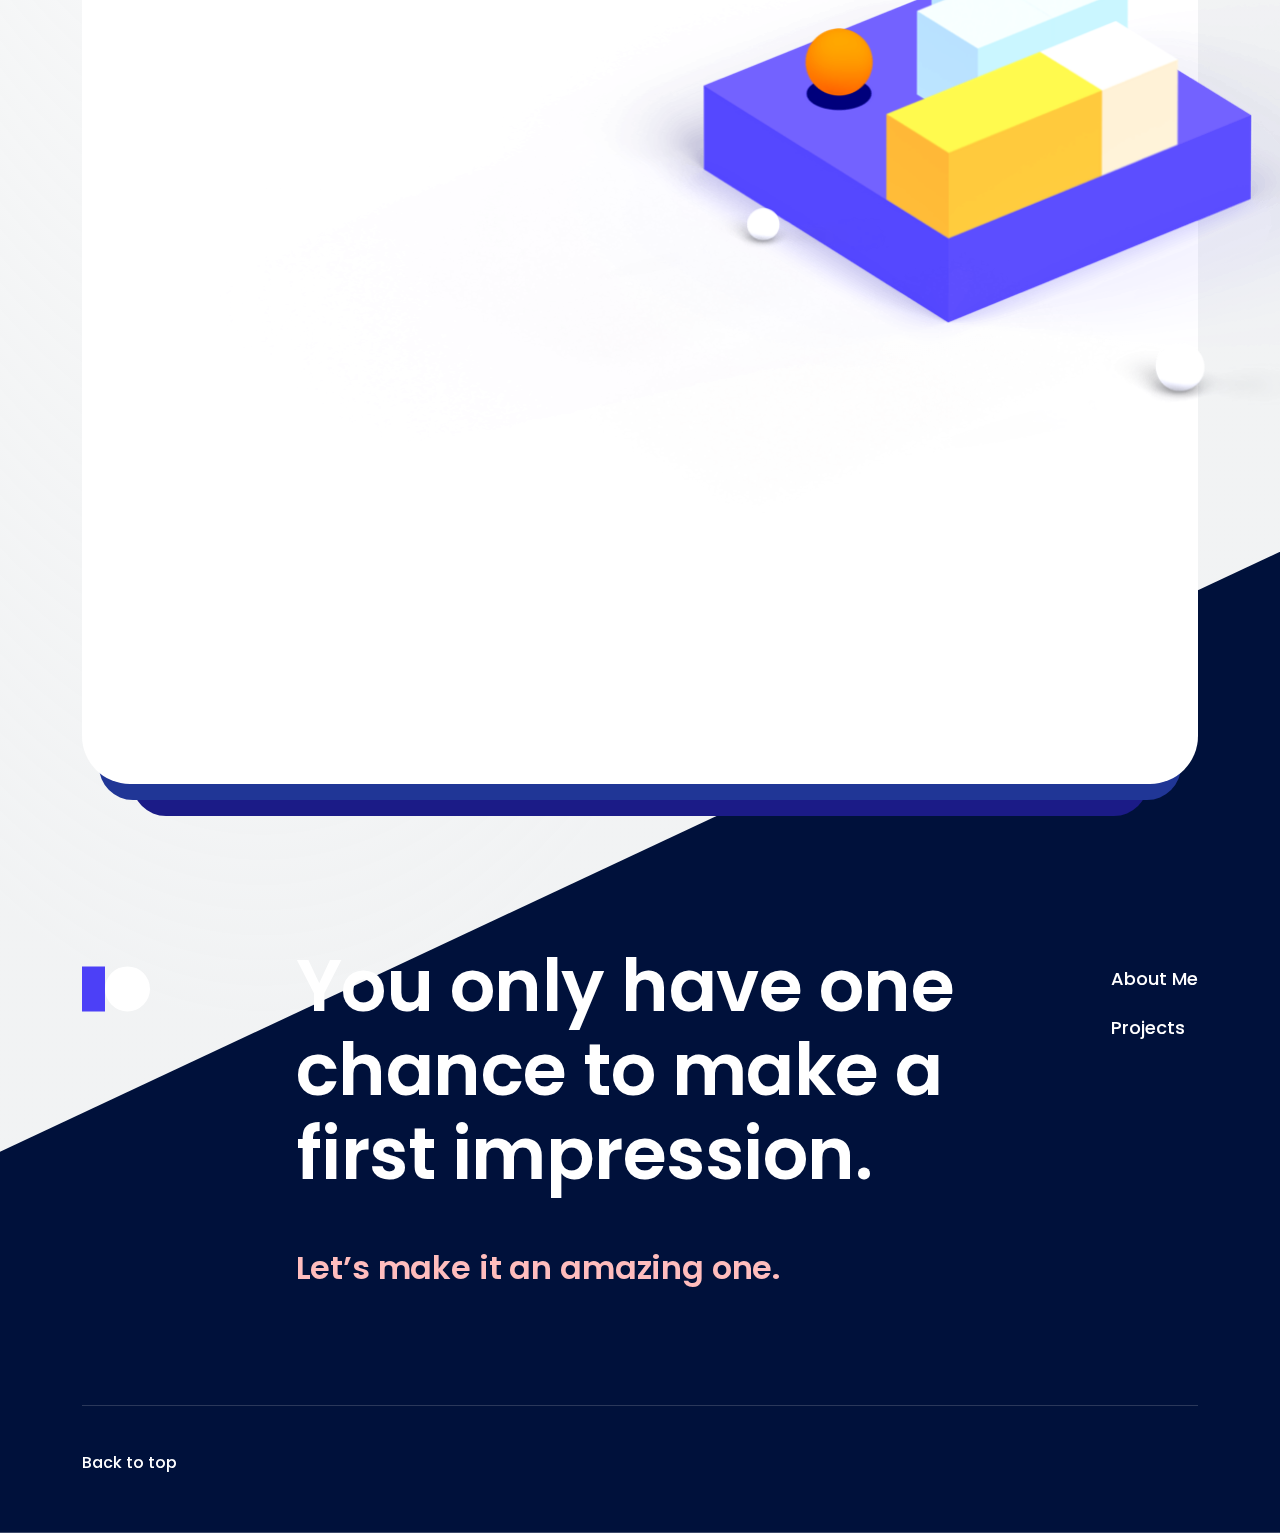
==== commit 8599d3c2: "added services-border.html" ====
--- a/index.html
+++ b/index.html
@@ -286,9 +286,11 @@
               </div>
             </a></div>
         </div>
-        <div class="details__btn " data-aos="animation-translate-y"
-          style="display: flex; justify-content: center; margin-top: 30px; margin-bottom: 30px;"><a target="_blank" href="https://www.behance.net/marioalfre7cd1"><button class="btn btn_purple"><span
-              class="btn__text">More projects</span></button></a></div>
+        <div class="details__btn" data-aos="animation-translate-y" style="margin-top: 40px; margin-bottom: 40px; display:flex; justify-content:center;"><a target="_blank" href="https://www.behance.net/marioalfre7cd1"><button class="btn btn_purple"><span
+          class="btn__text">More Projects</span><svg class="icon icon-arrow-right">
+          <use xlink:href="img/sprite.svg#icon-arrow-right"></use>
+        </svg></button></a></div>
+
         <div class="cases__figures">
           <div class="cases__figure"><img class="cases__pic js-parallax" data-scale="2" data-orientation="down"
               src="img/figure-2.png" alt=""></div>
--- a/css/app.css
+++ b/css/app.css
@@ -6007,7 +6007,7 @@
     margin: 130px 0 0 -63px;
   }
   .details__btn .btn {
-    min-width: 100%;
+    /* min-width: 100%; */
   }
   .footer__preview:nth-child(2) {
     top: 300px;
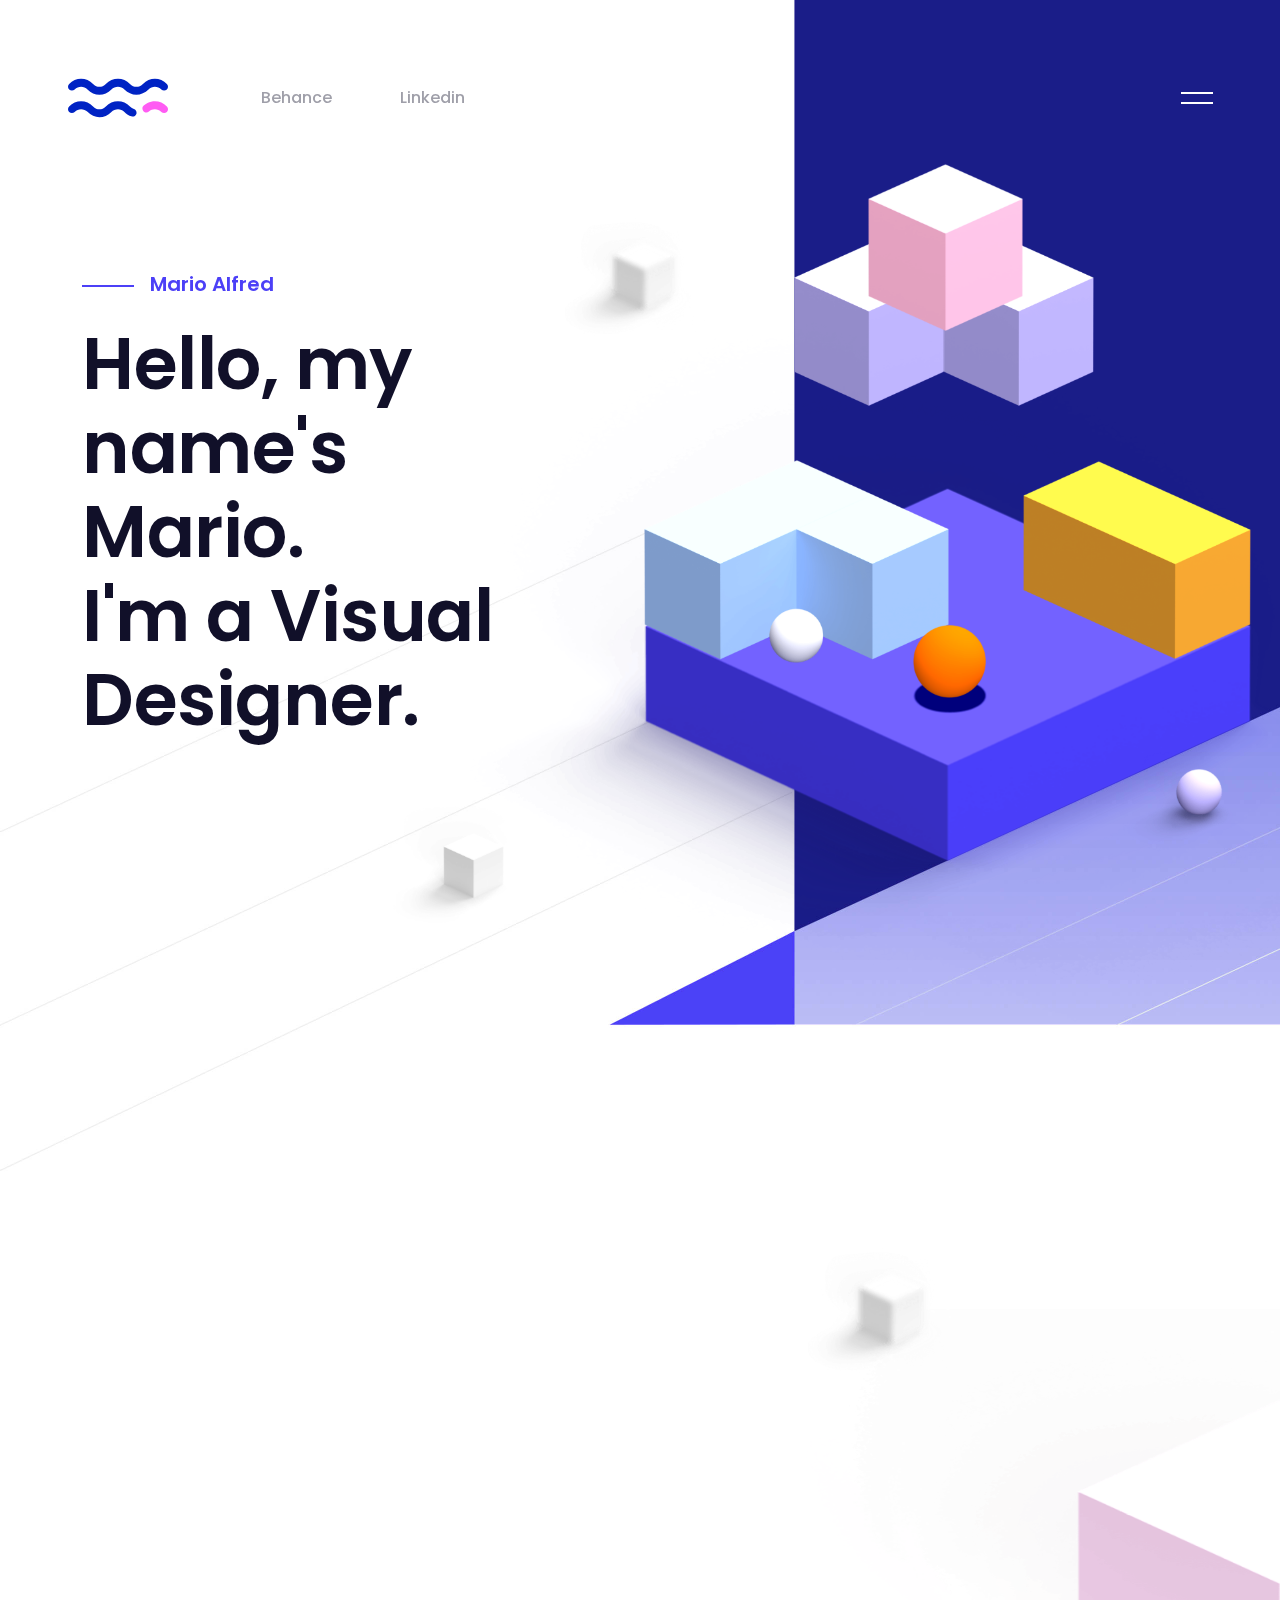
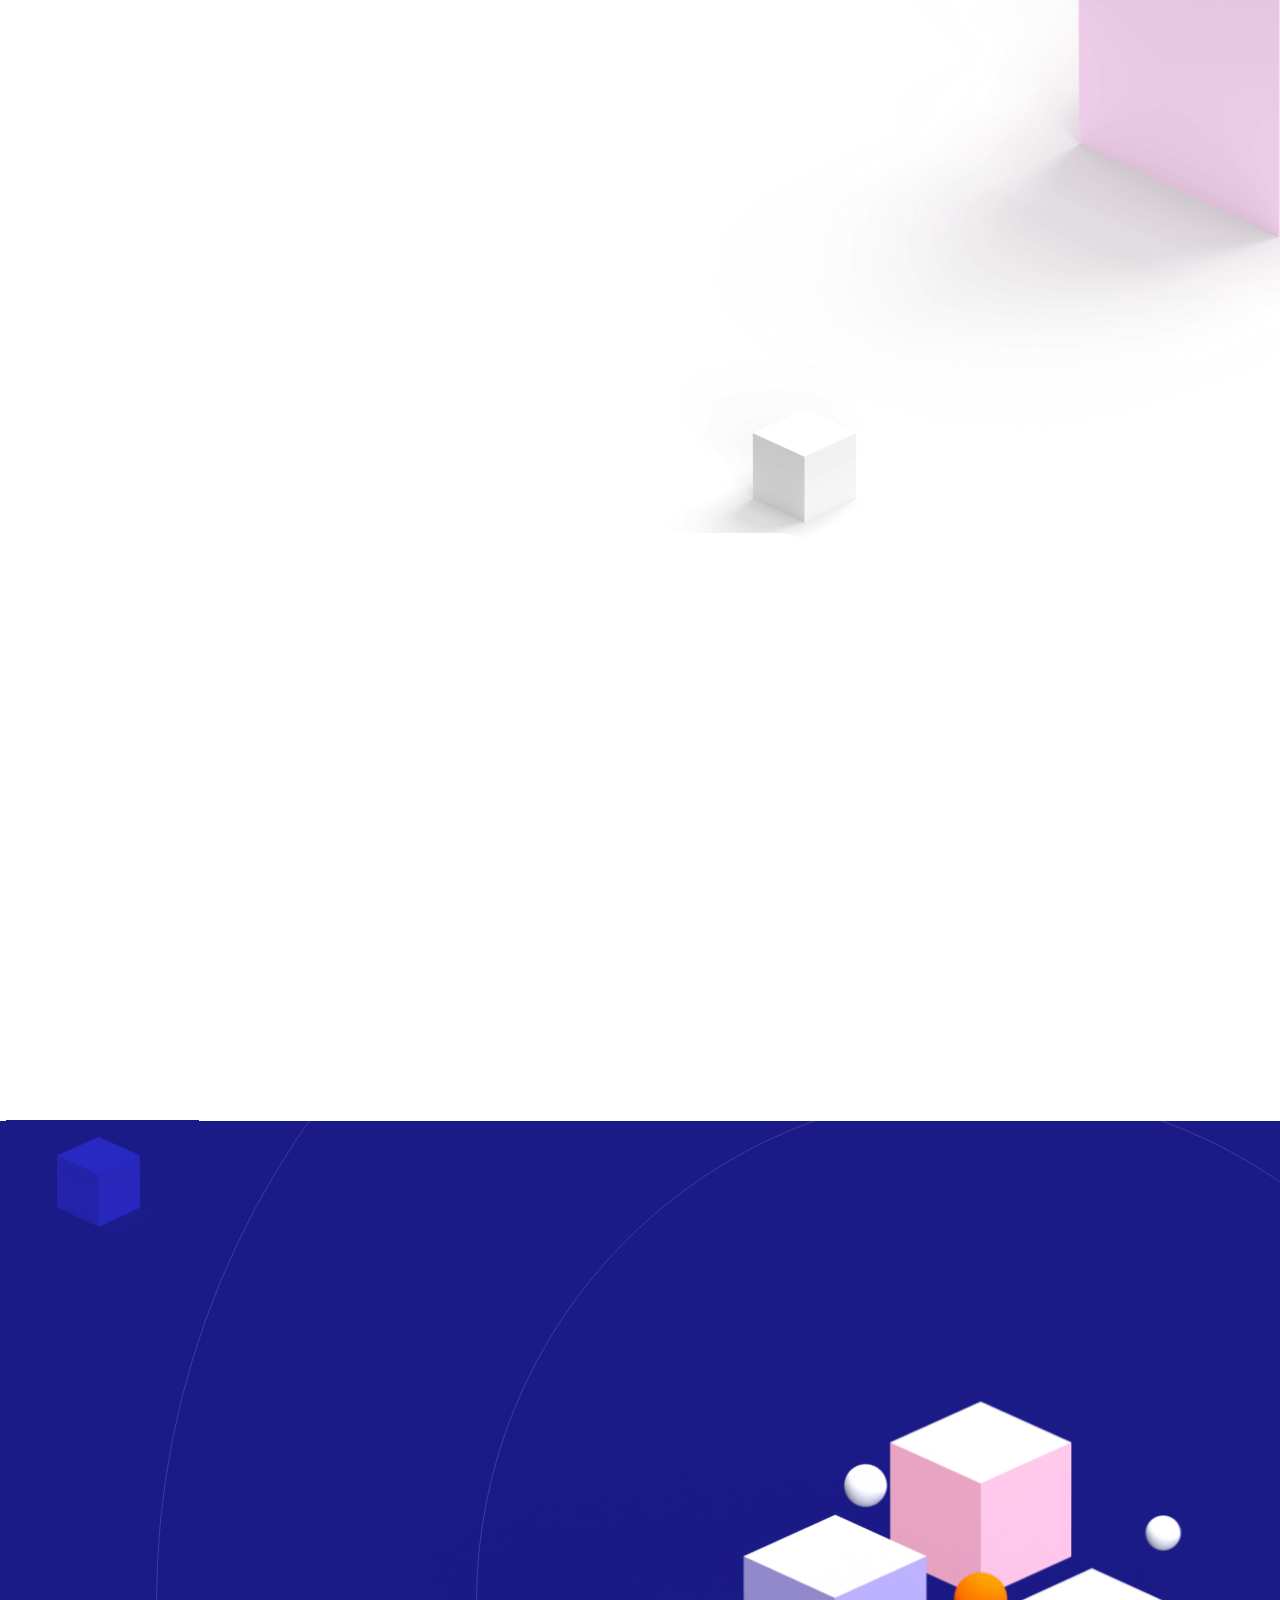
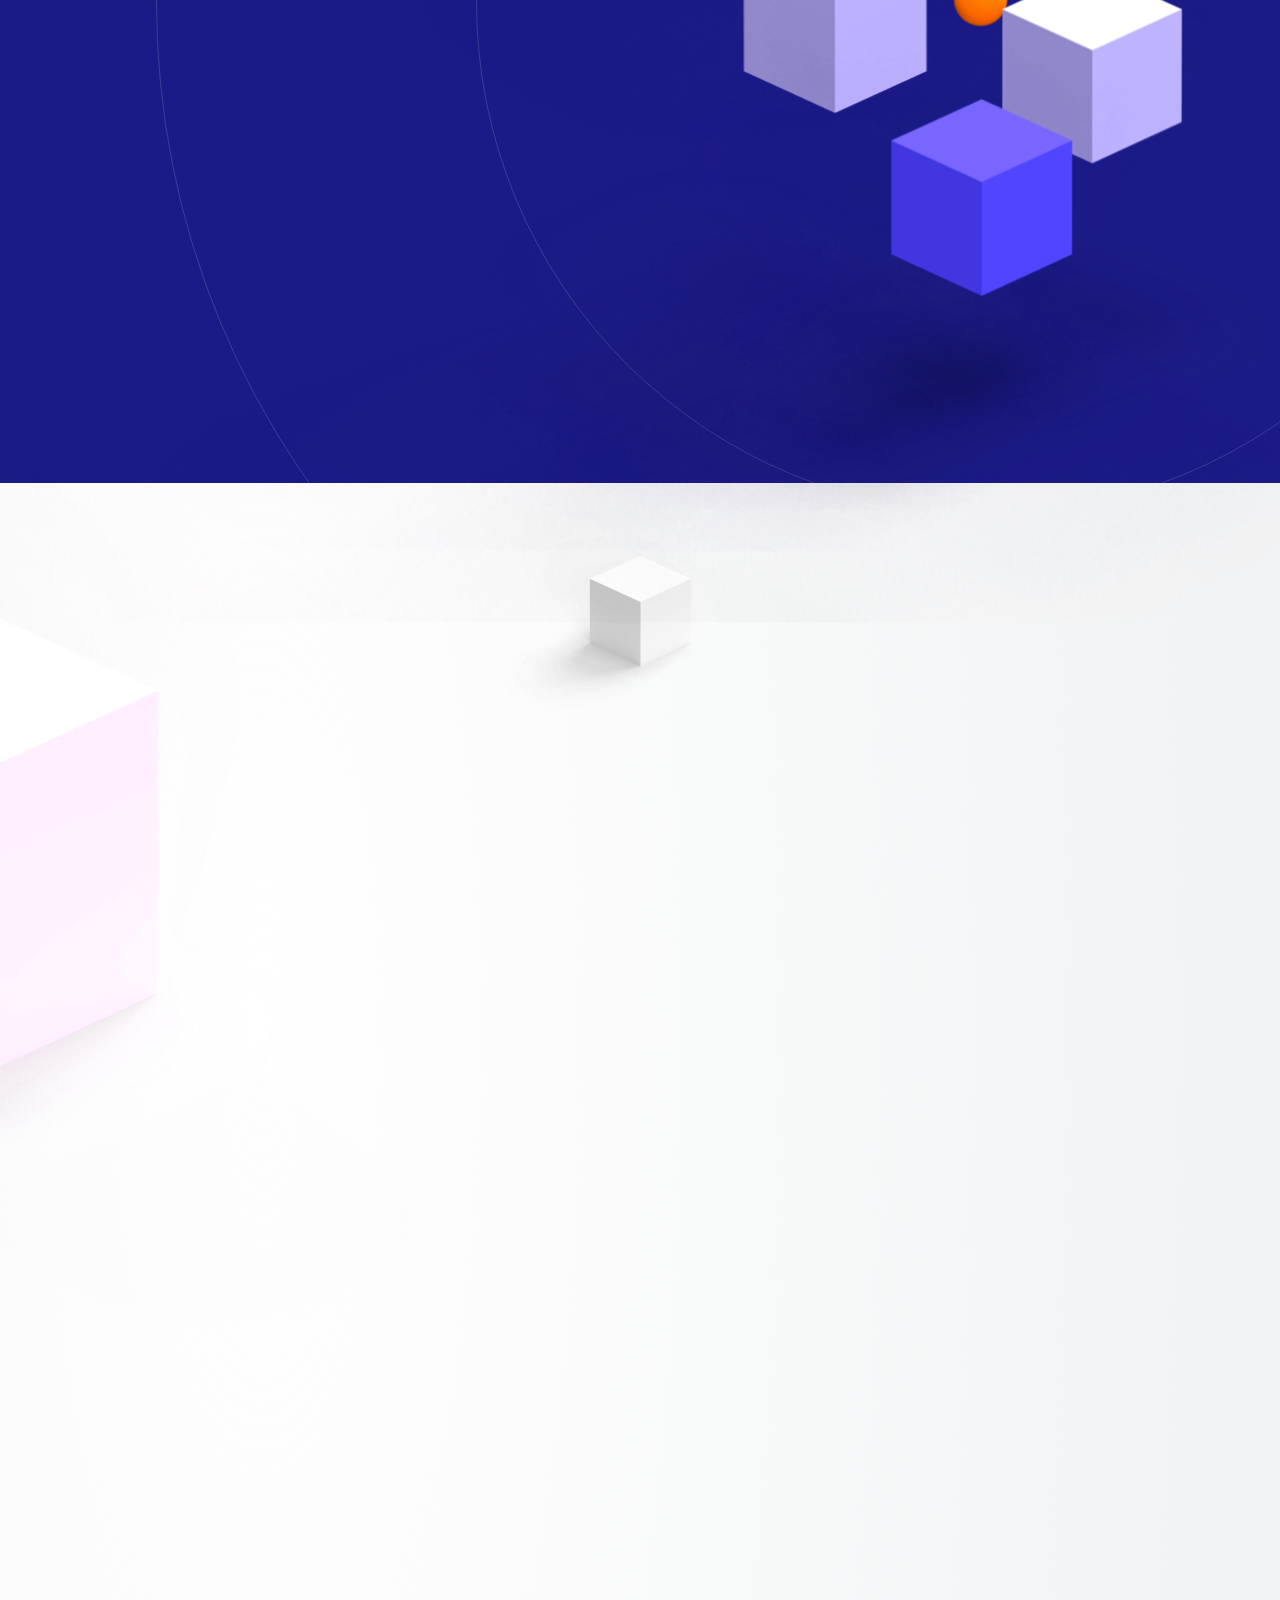
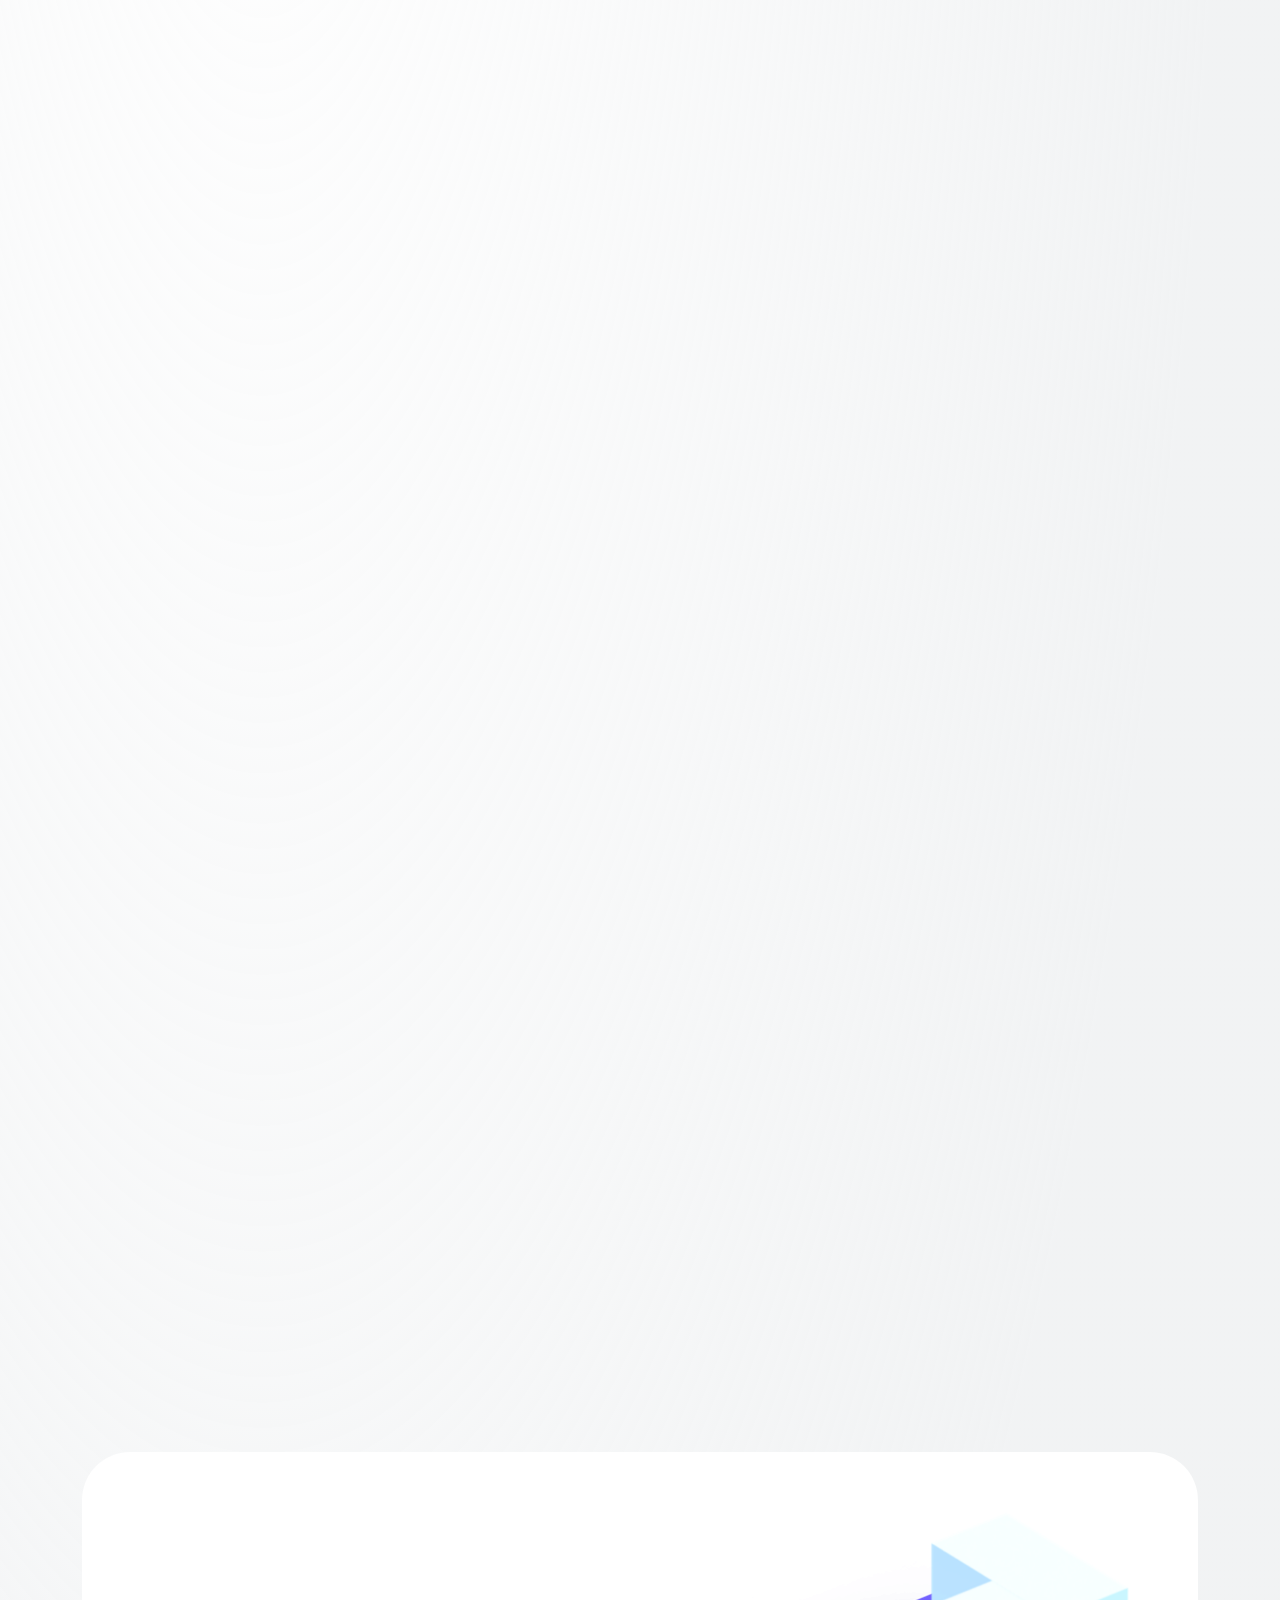
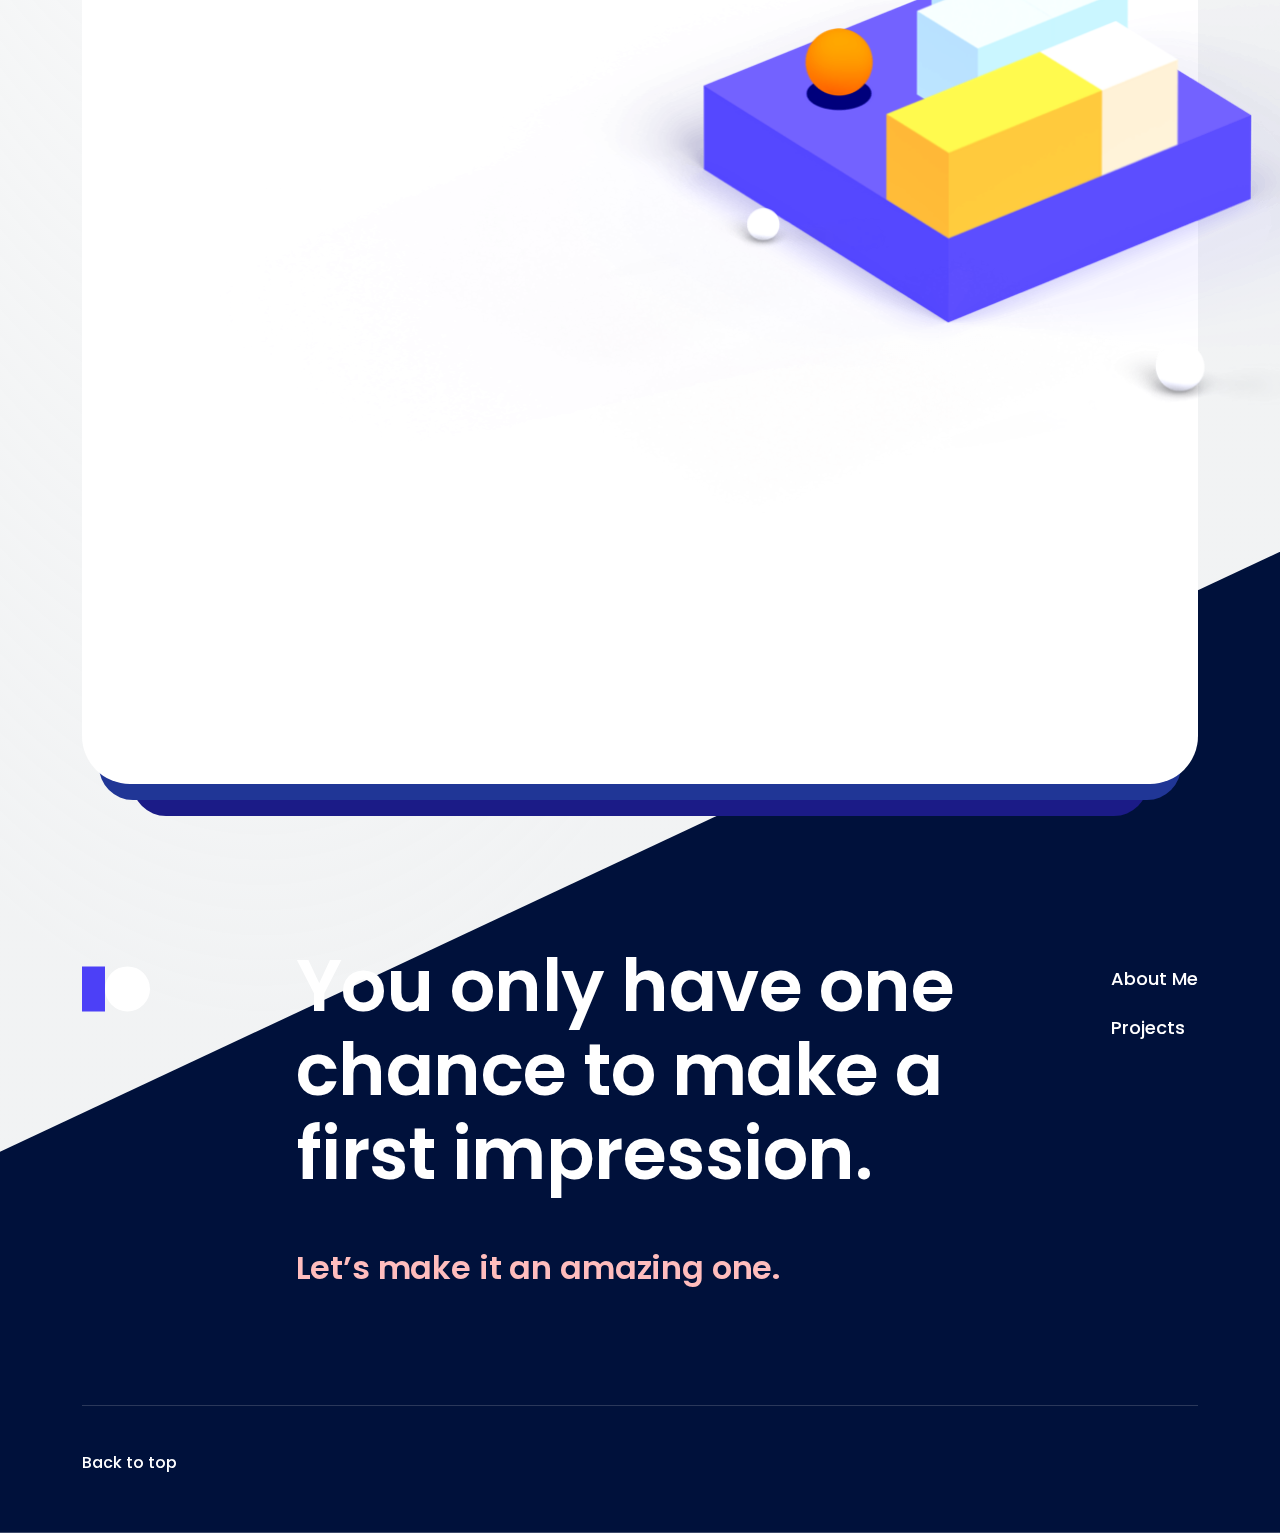
==== commit 43d24c4d: "added preview" ====
--- a/index.html
+++ b/index.html
@@ -26,7 +26,7 @@
   <meta property="og:title" content="Folio Designer">
   <meta property="og:type" content="Article">
   <meta property="og:url" content="https://ui8.net/ui8/products/folio-designer">
-  <meta property="og:image" content="img/fb-og-image.jpg">
+  <!-- <meta property="og:image" content="img/fb-og-image.jpg"> -->
   <meta property="og:description" content="Production-ready Portfolio and Case Study Template for Visual Designers">
   <meta property="og:site_name" content="Folio Designer">
   <meta property="fb:admins" content="132951670226590">
--- a/css/app.css
+++ b/css/app.css
@@ -2050,7 +2050,7 @@
 }
 
 .header__logo .header__pic {
-  width: 174px;
+  width: 100px;
 }
 
 .header__social {
@@ -4679,7 +4679,7 @@
     margin-right: 68px;
   }
   .header__logo .header__pic {
-    width: 122px;
+    width: 70px;
   }
   .header__social_inner {
     left: 380px;
@@ -5398,7 +5398,7 @@
     margin-right: auto;
   }
   .header__logo .header__pic {
-    width: 133px;
+    width: 70px;
   }
   .header__social_main {
     display: none;
